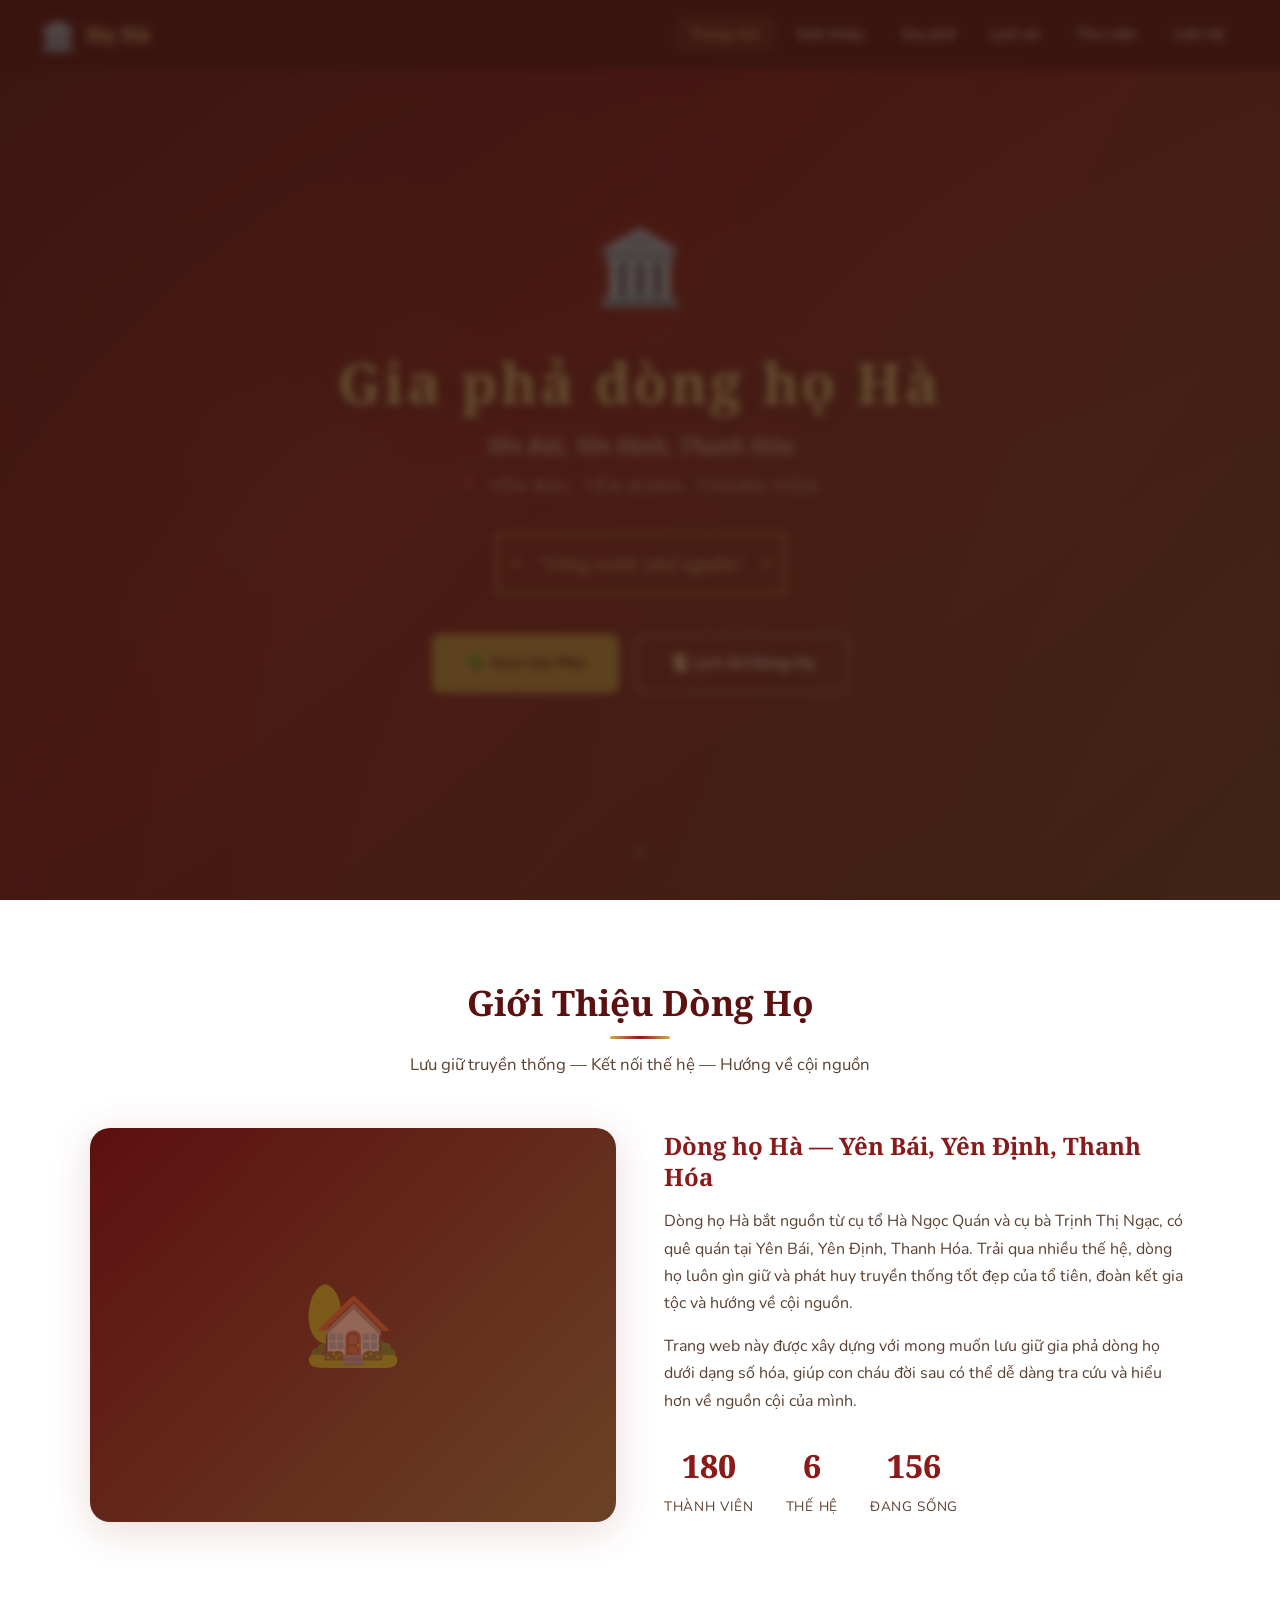
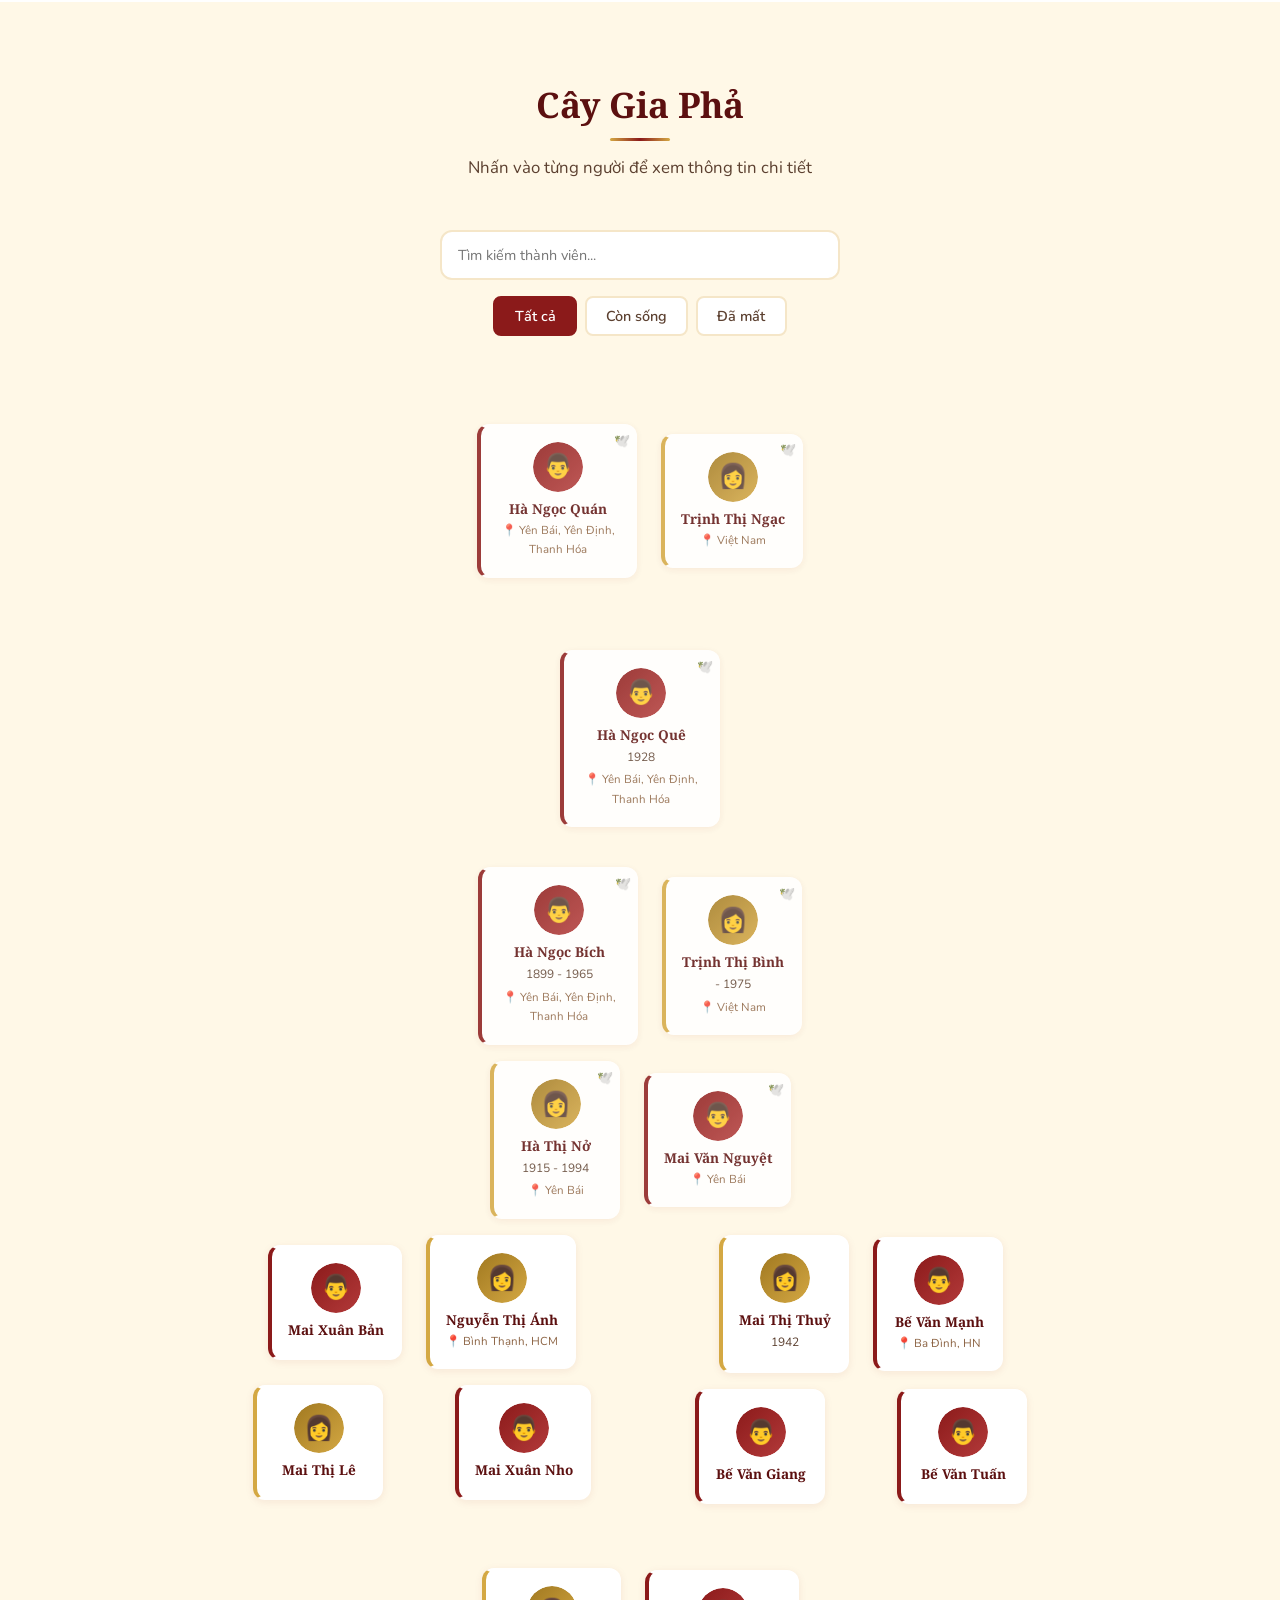
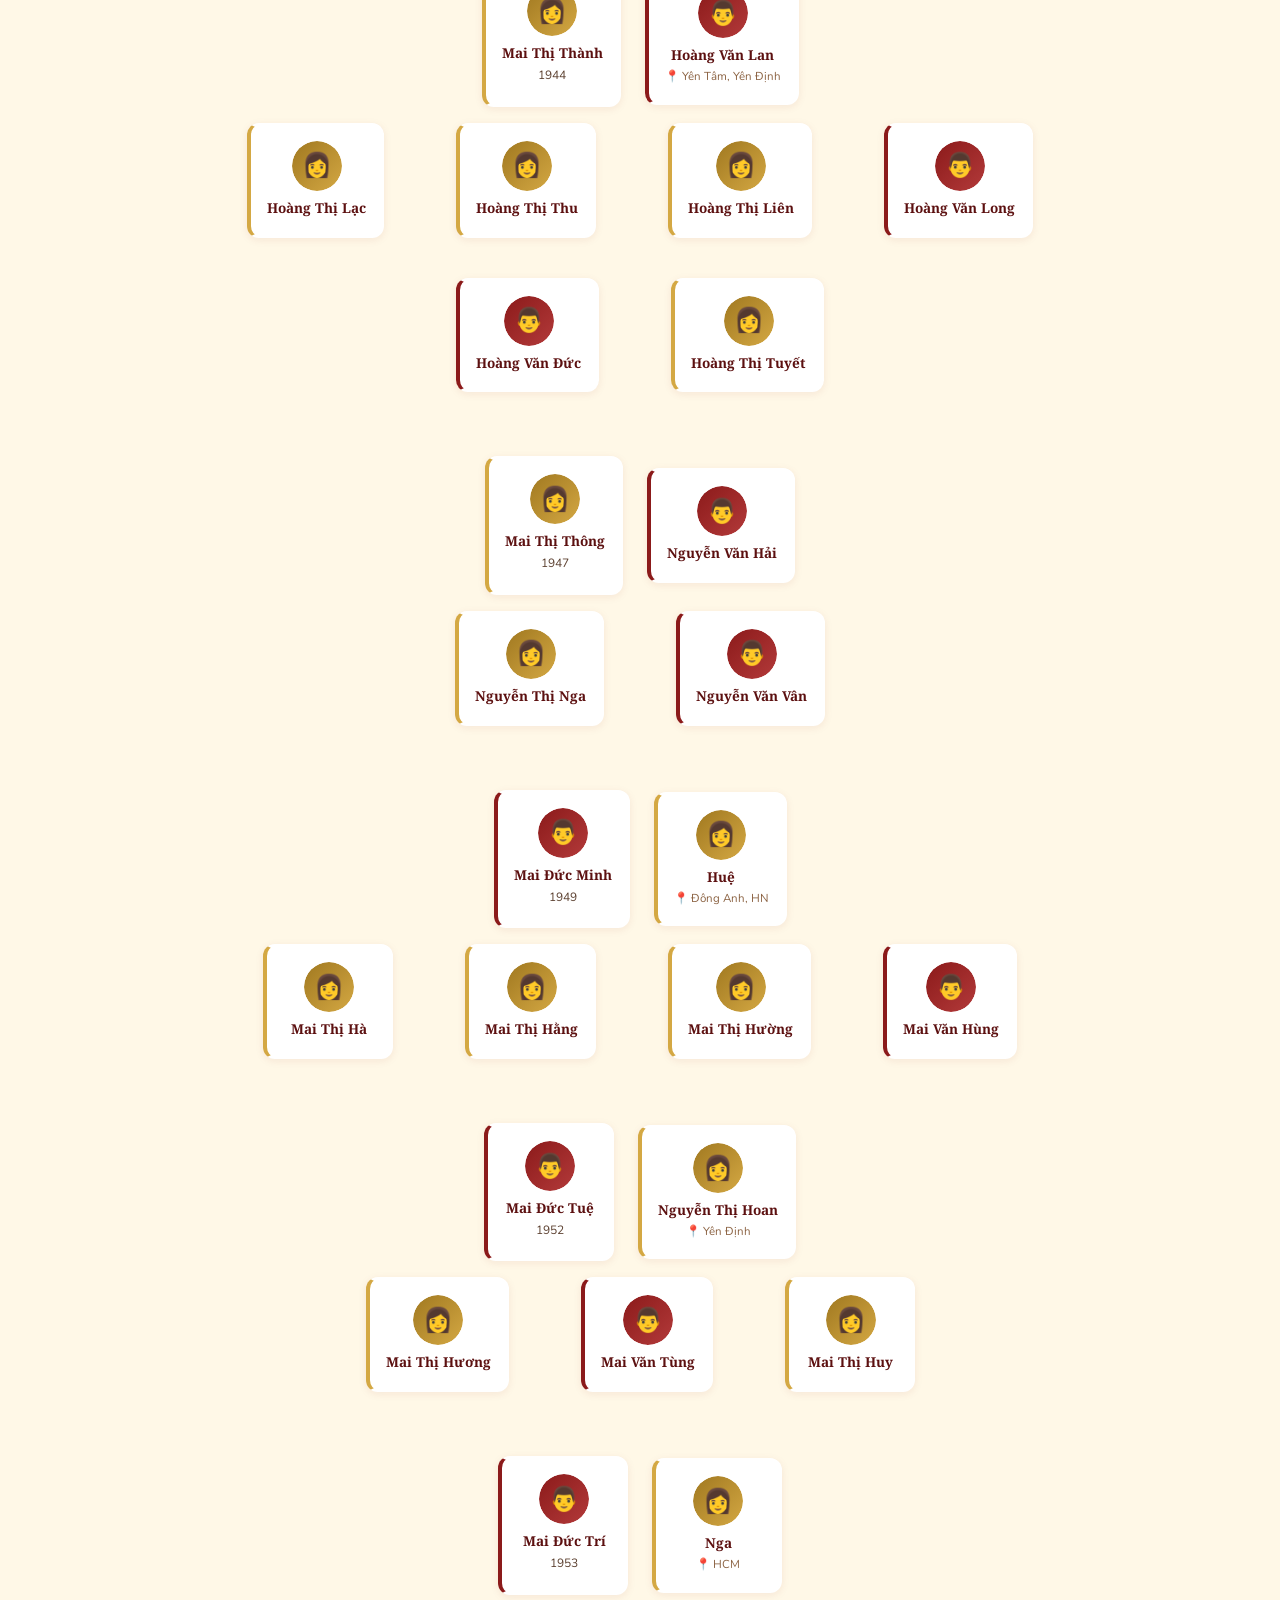
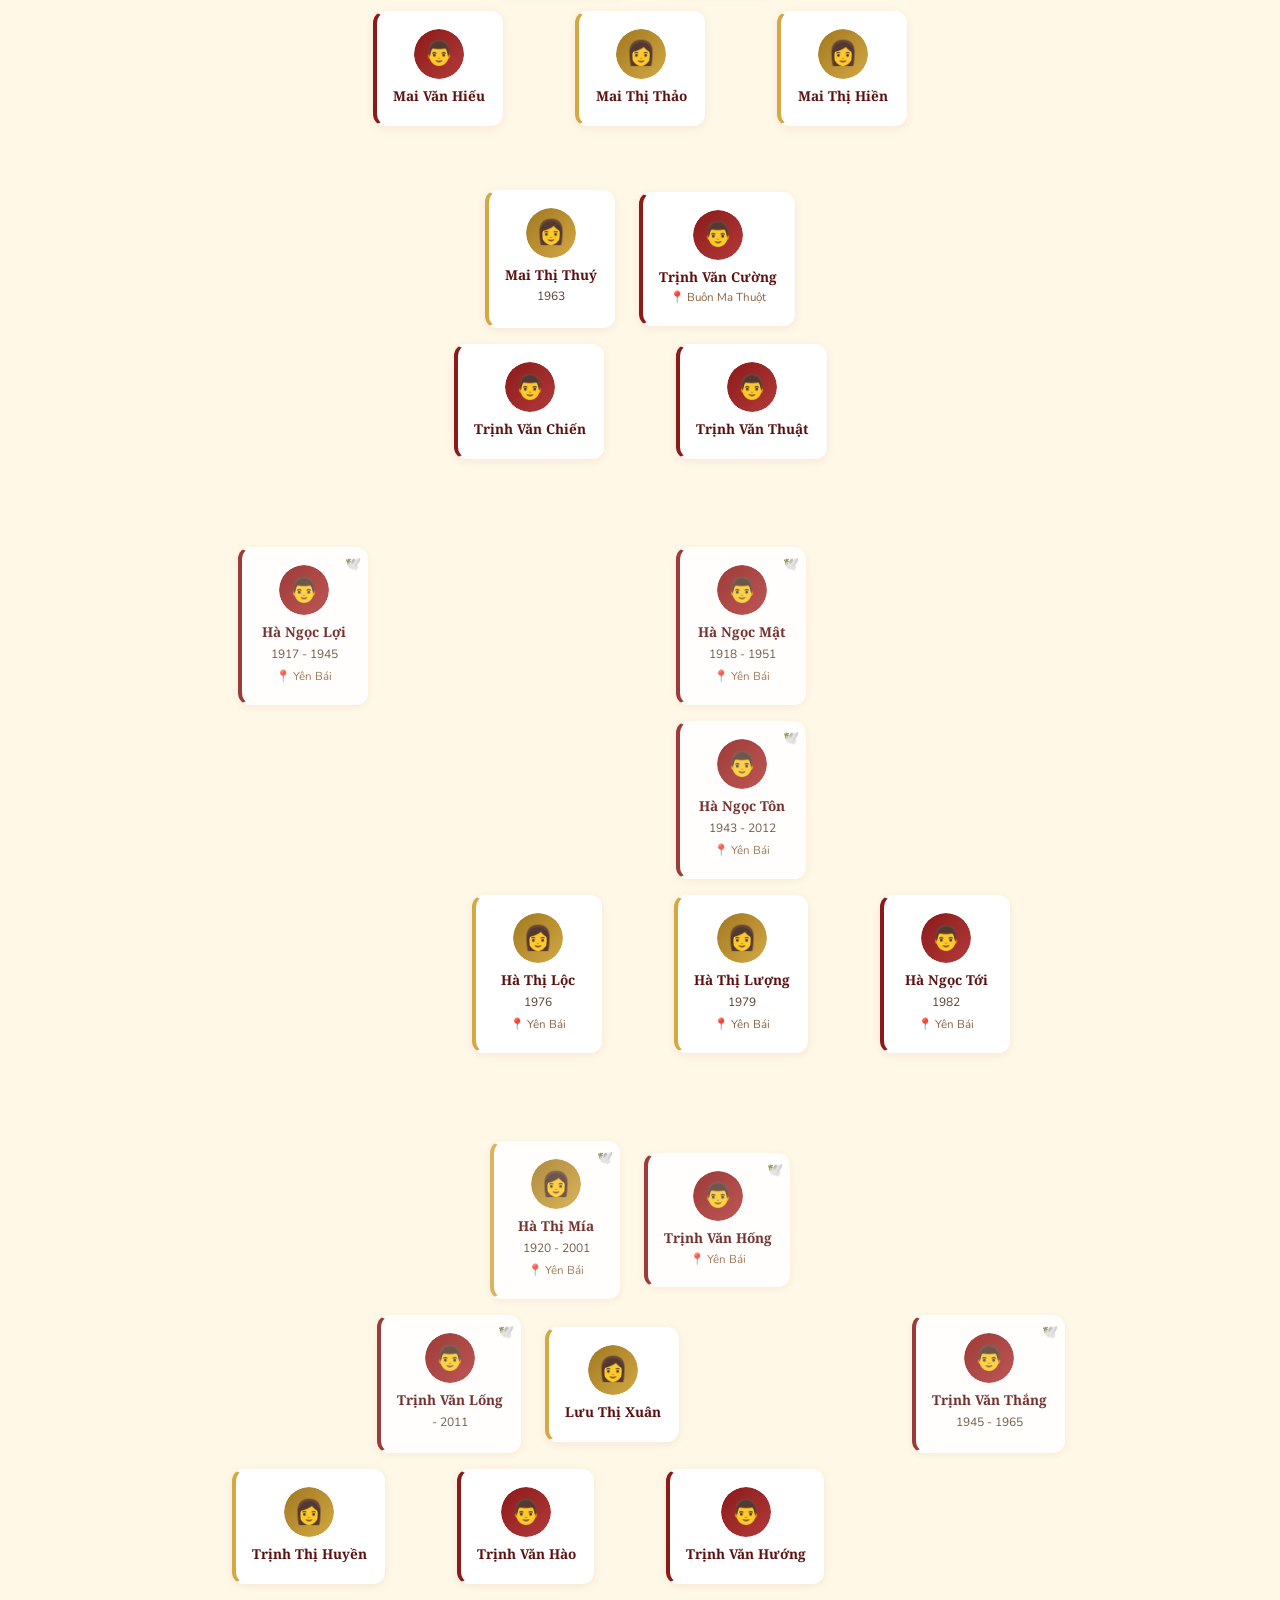
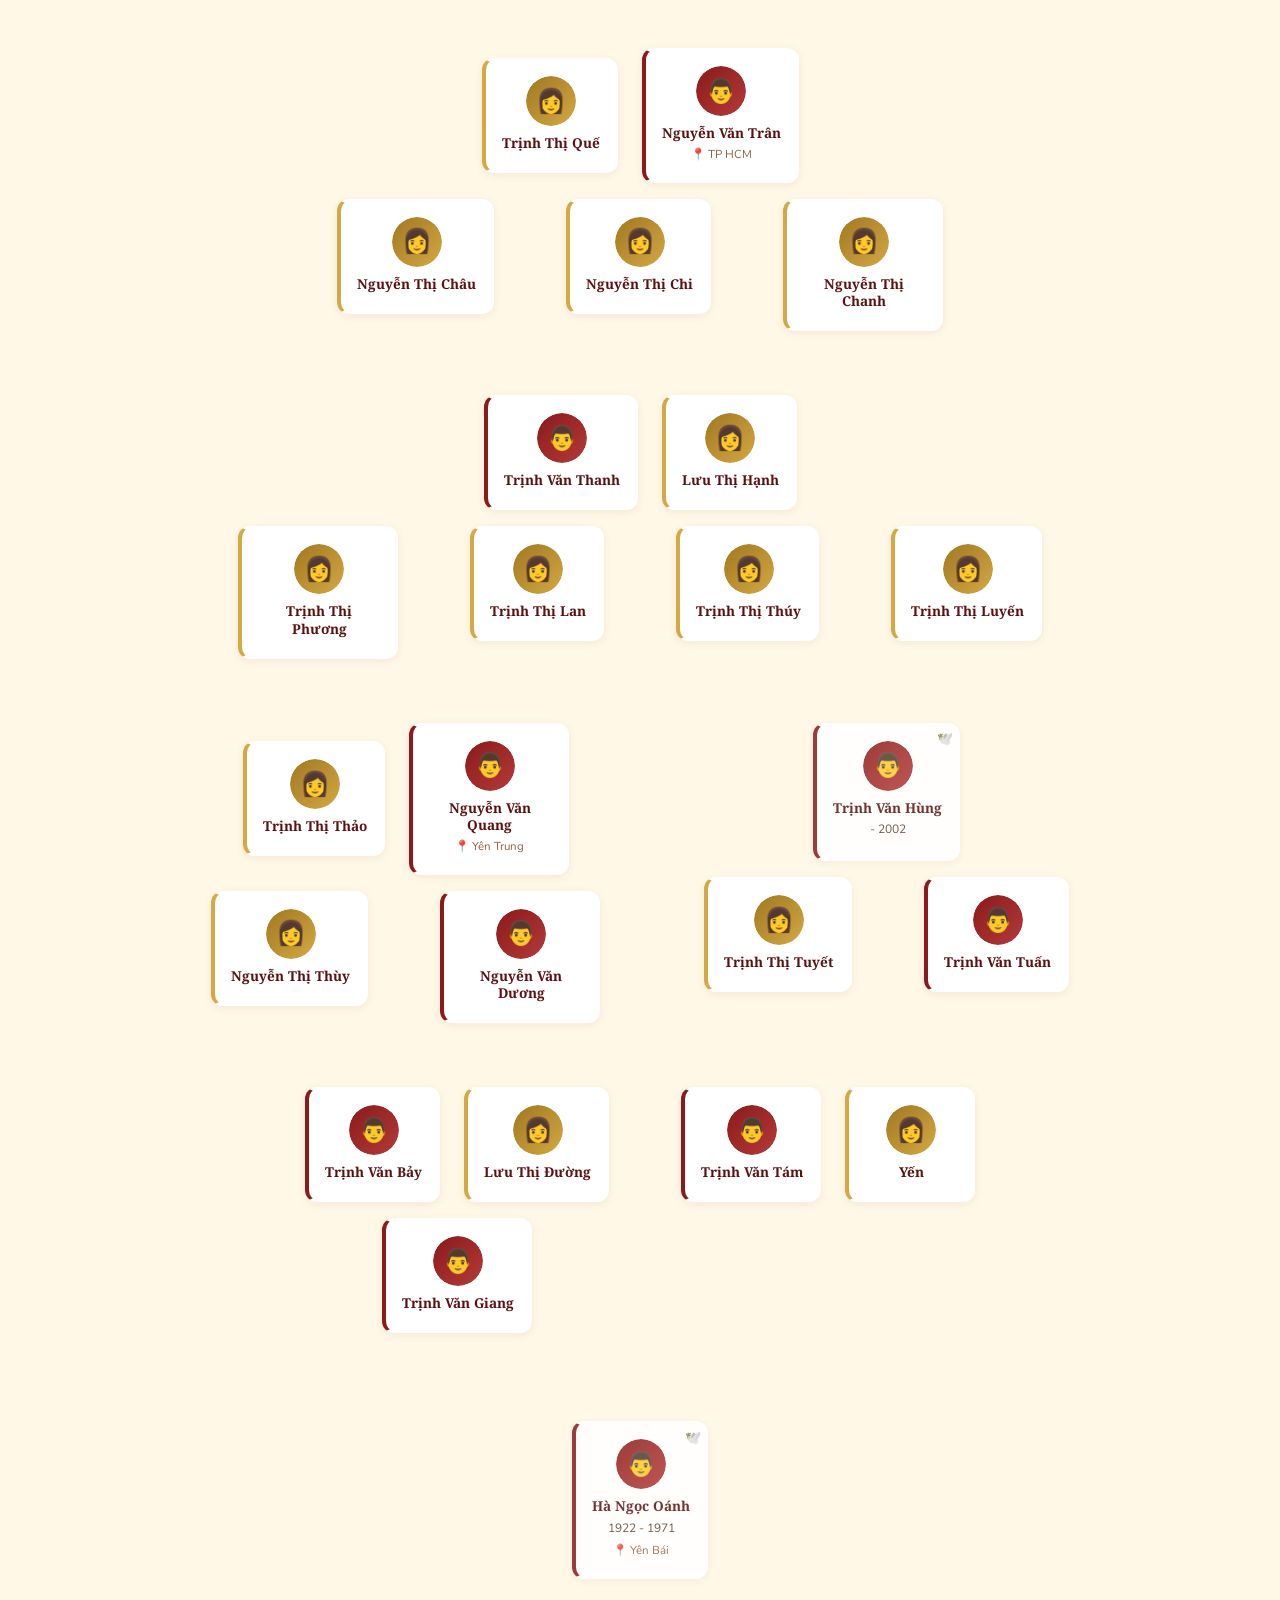
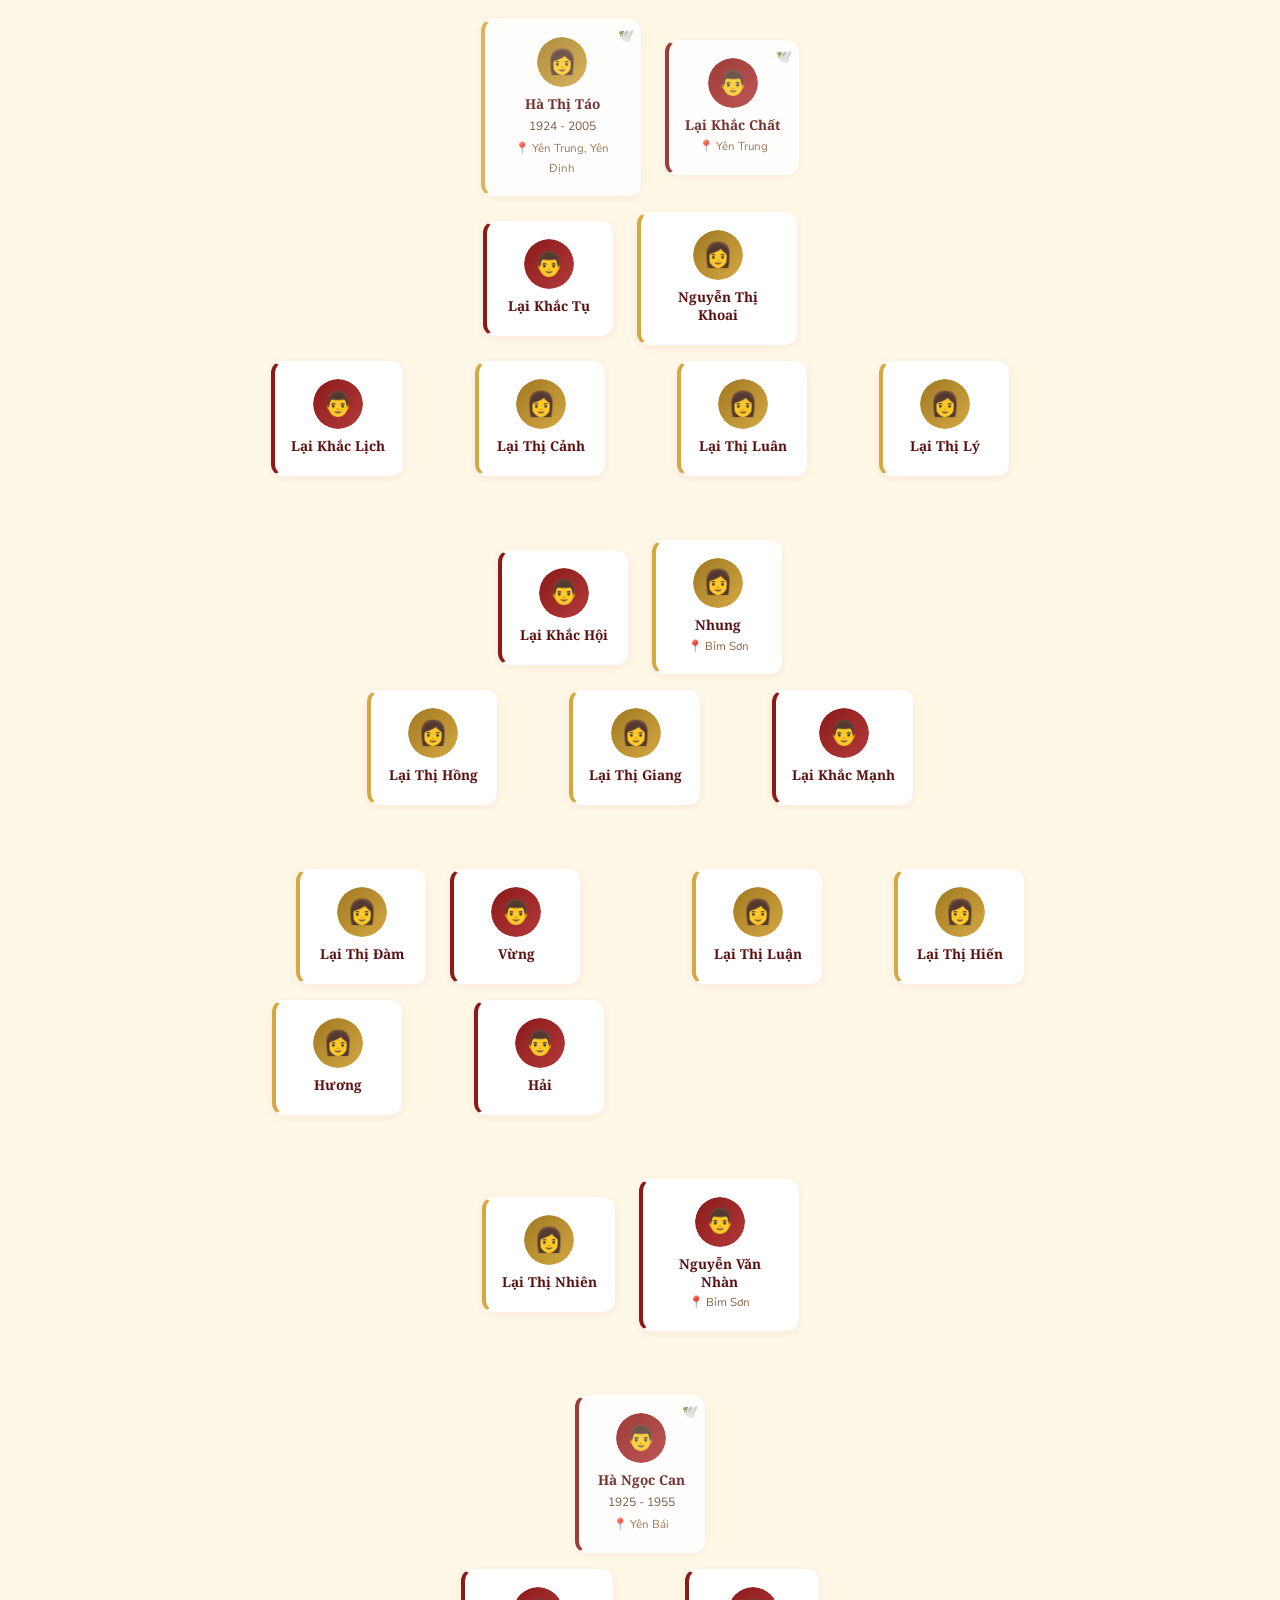
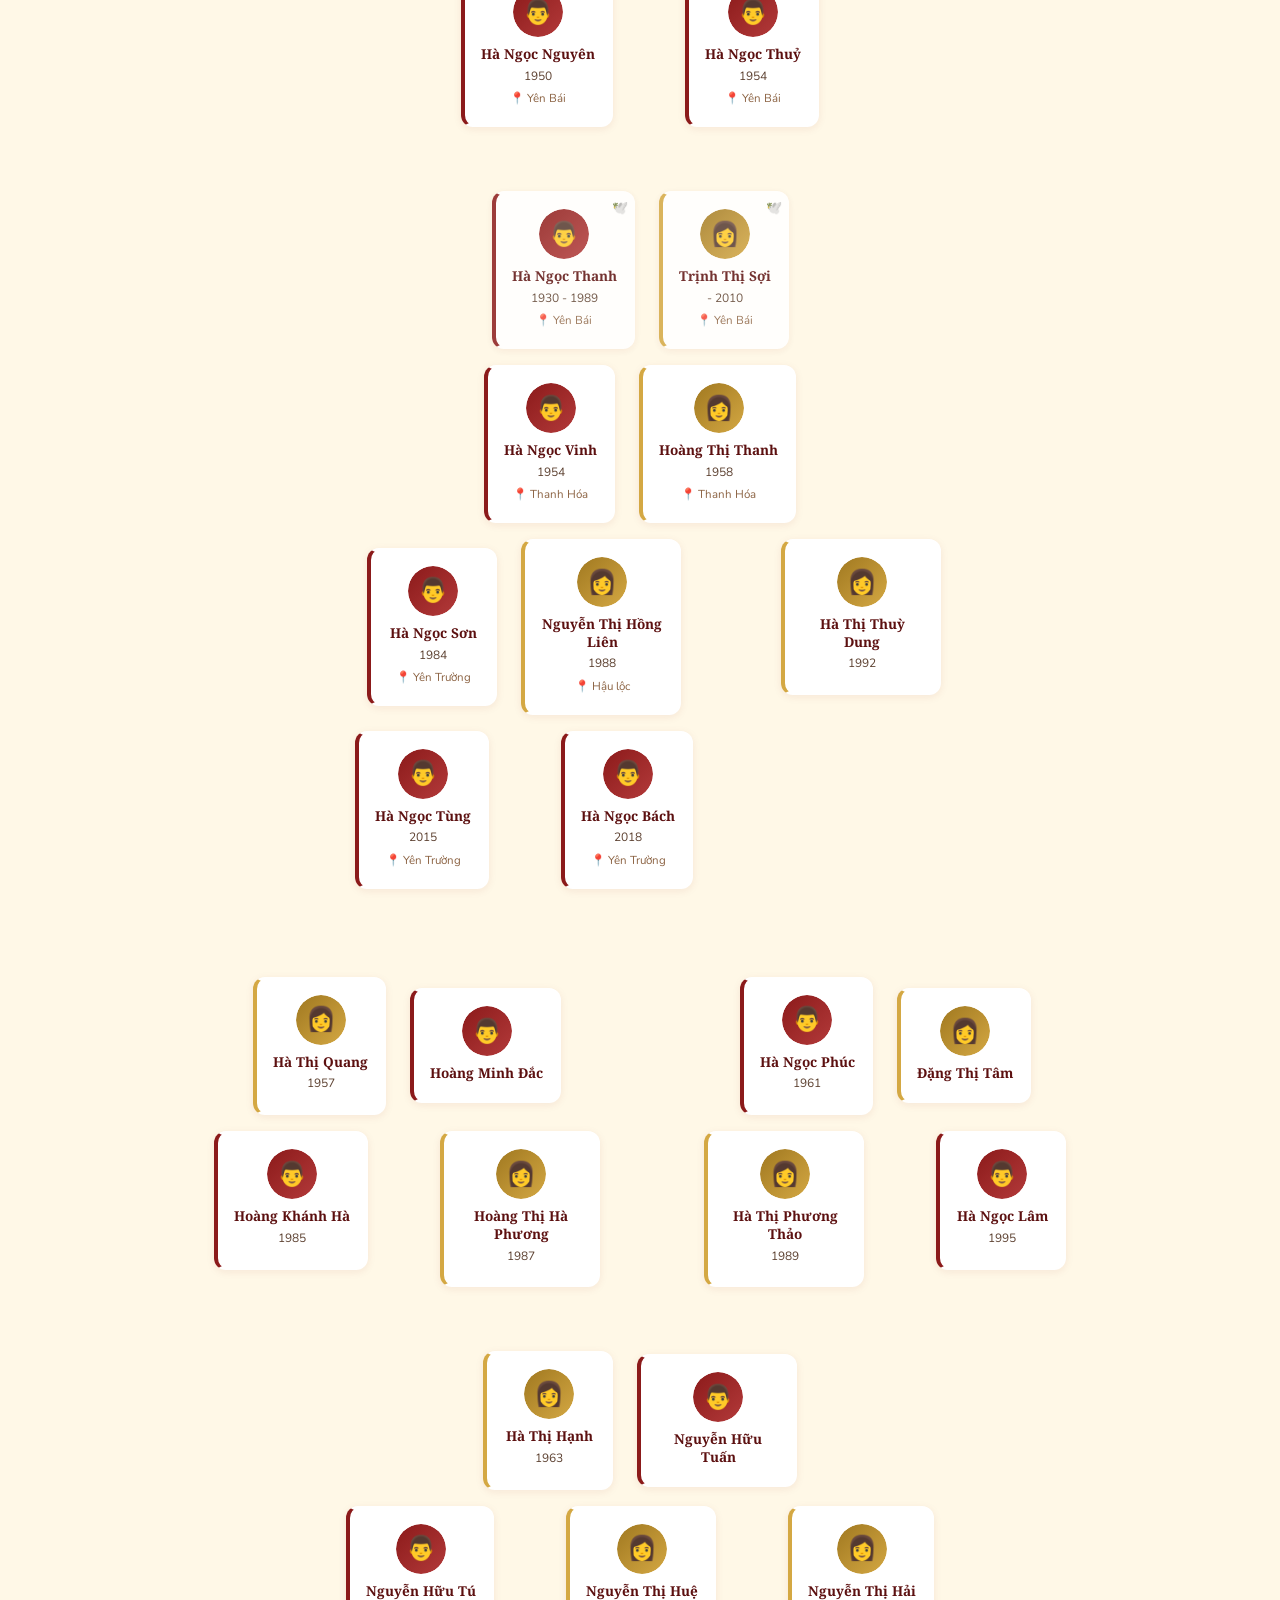
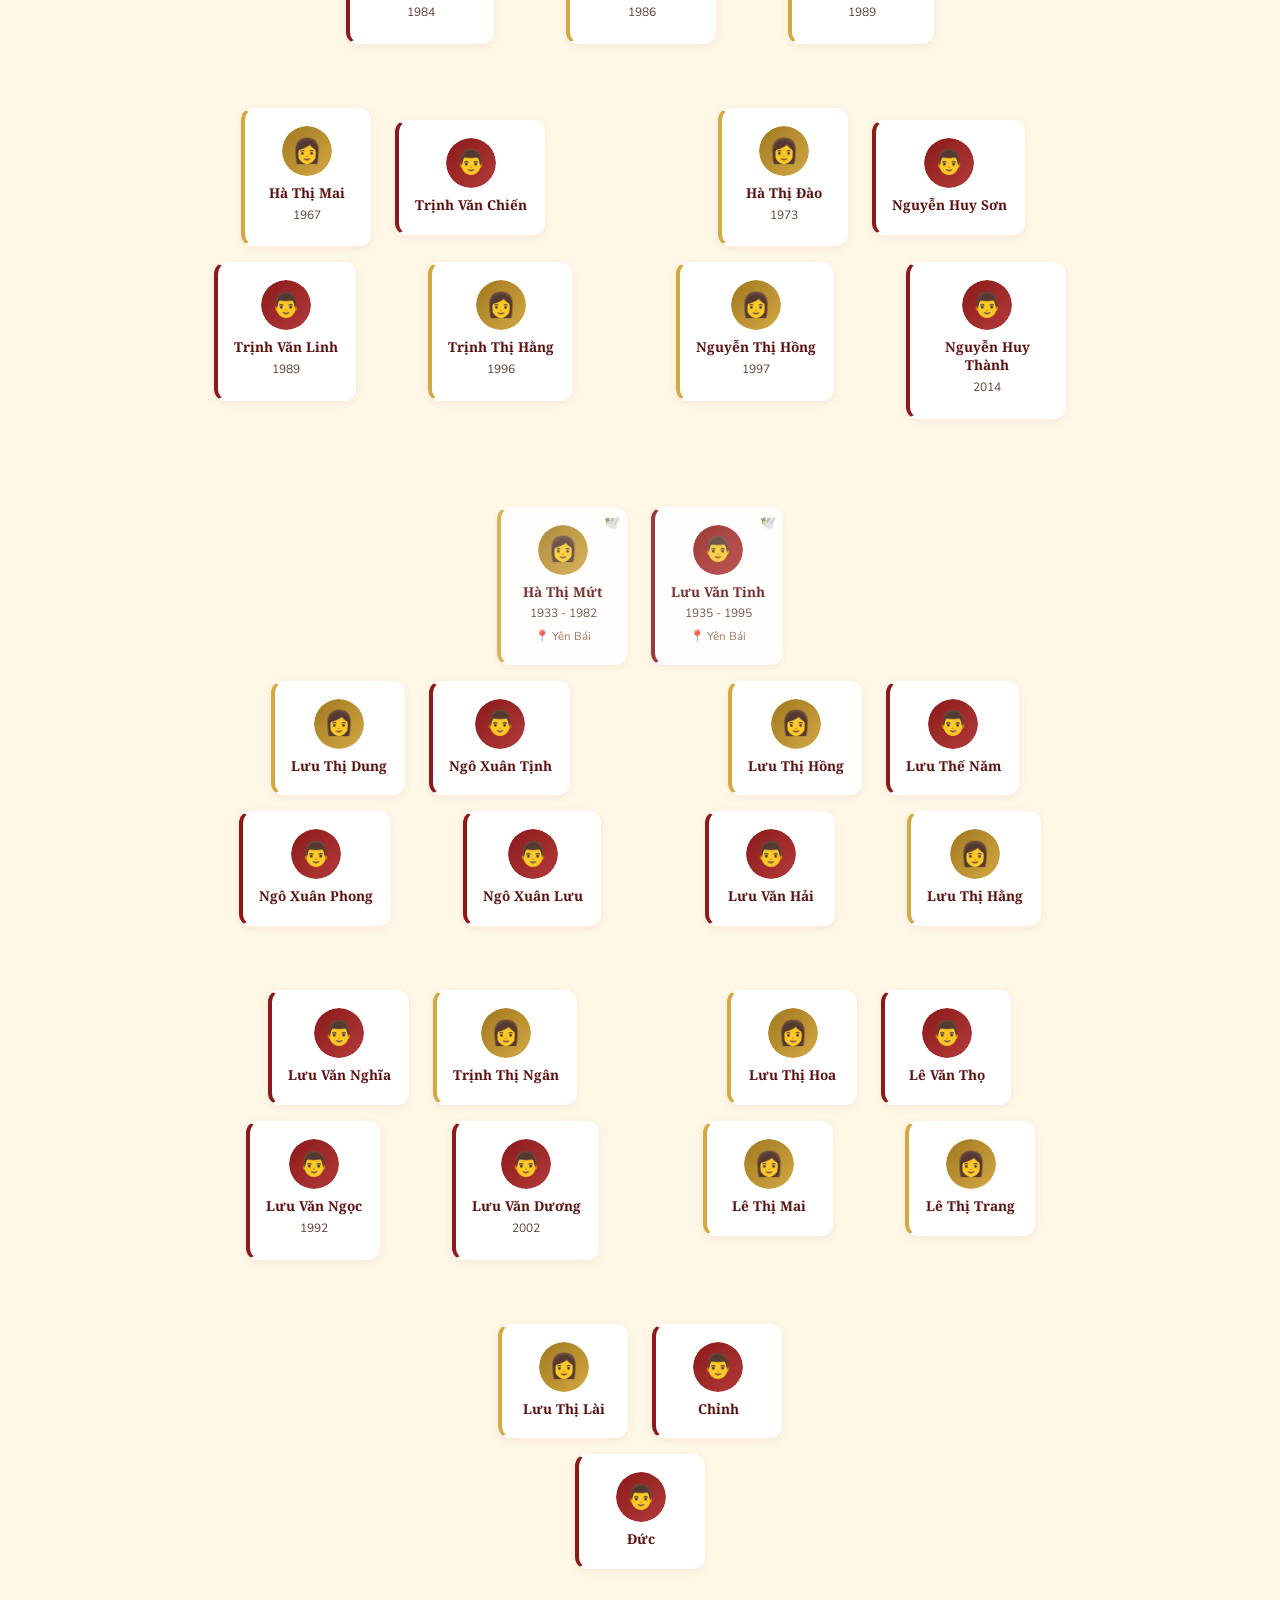
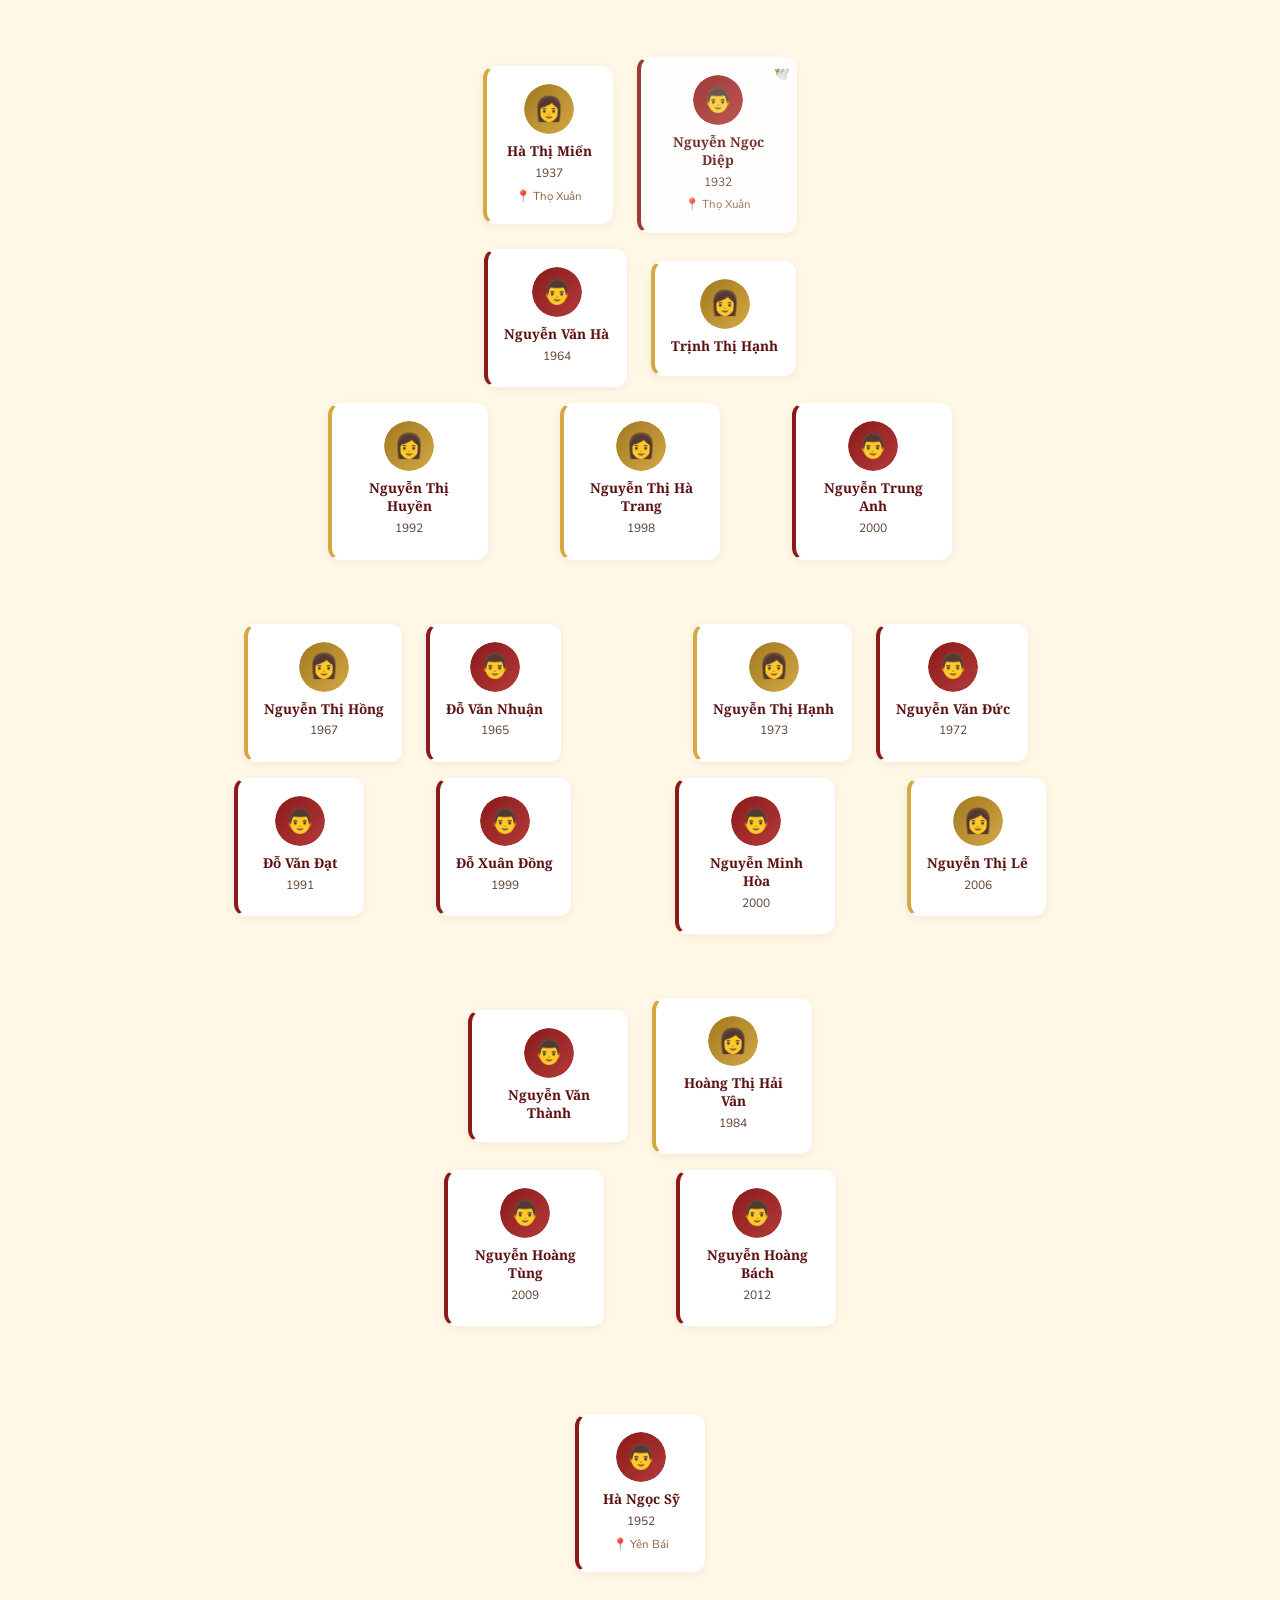
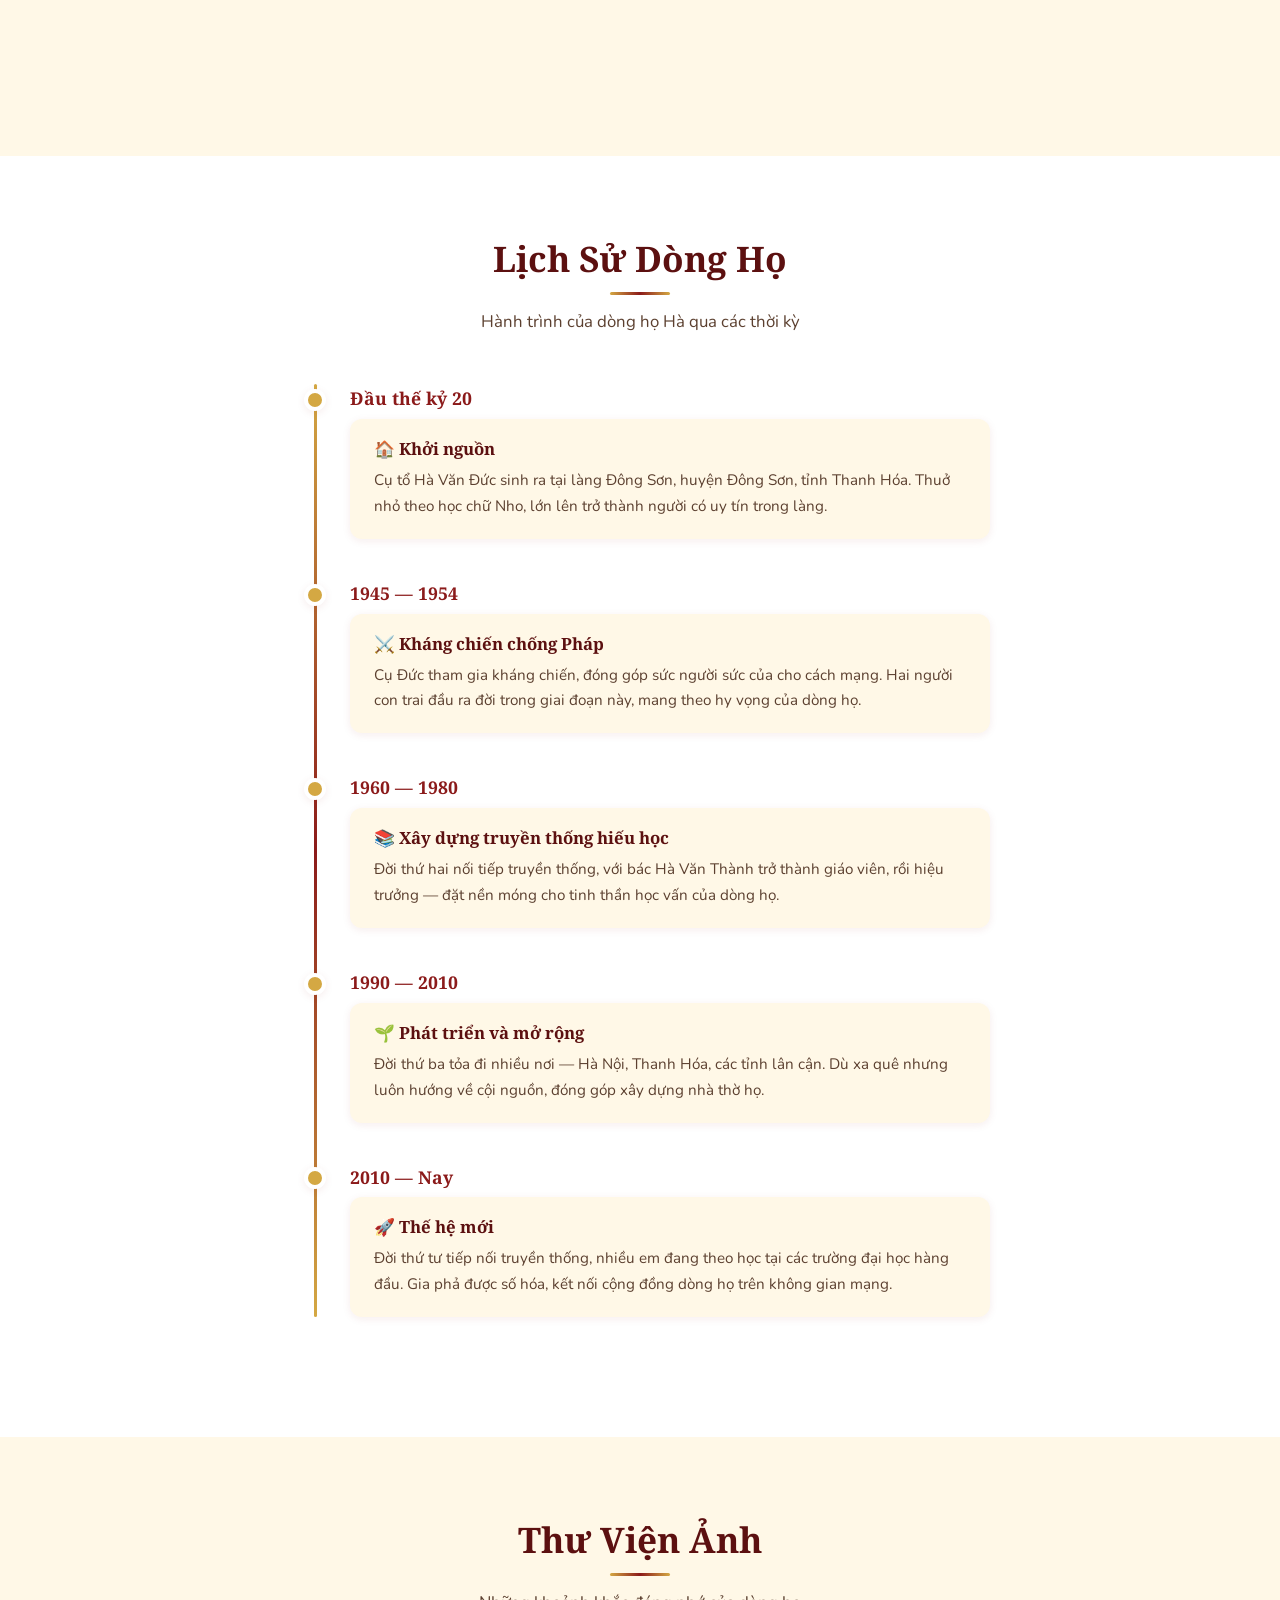
==== index.html @ 1affb032 "🪷 Gia phả dòng họ Hà - 180 thành viên" ====
<!DOCTYPE html>
<html lang="vi">
<head>
  <meta charset="UTF-8">
  <meta name="viewport" content="width=device-width, initial-scale=1.0">
  <meta name="description" content="Gia phả dòng họ Hà - Thanh Hóa, Việt Nam. Trang web lưu giữ và tôn vinh truyền thống gia tộc qua nhiều thế hệ.">
  <meta name="keywords" content="gia phả, họ Hà, Thanh Hóa, dòng họ, family tree, genealogy, Việt Nam">
  <meta name="author" content="Dòng họ Hà - Thanh Hóa">

  <!-- Open Graph -->
  <meta property="og:title" content="Gia Phả Họ Hà — Thanh Hóa, Việt Nam">
  <meta property="og:description" content="Trang web gia phả dòng họ Hà - Thanh Hóa. Lưu giữ truyền thống, kết nối thế hệ.">
  <meta property="og:type" content="website">
  <meta property="og:locale" content="vi_VN">
  <meta property="og:image" content="https://via.placeholder.com/1200x630/8B1A1A/F0D080?text=Gia+Ph%E1%BA%A3+H%E1%BB%8D+H%C3%A0">
  
  <!-- Favicon -->
  <link rel="icon" href="data:image/svg+xml,<svg xmlns='http://www.w3.org/2000/svg' viewBox='0 0 100 100'><text y='.9em' font-size='90'>🏛️</text></svg>">
  
  <!-- Google Fonts -->
  <link rel="preconnect" href="https://fonts.googleapis.com">
  <link rel="preconnect" href="https://fonts.gstatic.com" crossorigin>
  <link href="https://fonts.googleapis.com/css2?family=Noto+Serif:ital,wght@0,400;0,700;1,400&family=Nunito:wght@400;600;700;800&family=Playfair+Display:ital,wght@0,700;1,400&display=swap" rel="stylesheet">
  
  <!-- Styles -->
  <link rel="stylesheet" href="styles.css">

  <title>Gia phả dòng họ Hà — Yên Bái, Yên Định, Thanh Hóa</title>
</head>
<body>

  <!-- ========== NAVIGATION ========== -->
  <nav class="navbar">
    <div class="nav-container">
      <a href="#" class="nav-logo">
        <span class="logo-icon">🏛️</span>
        <span>Họ Hà</span>
      </a>
      <ul class="nav-links">
        <li><a href="#trang-chu" class="active">Trang chủ</a></li>
        <li><a href="#gioi-thieu">Giới thiệu</a></li>
        <li><a href="#gia-pha">Gia phả</a></li>
        <li><a href="#lich-su">Lịch sử</a></li>
        <li><a href="#thu-vien">Thư viện</a></li>
        <li><a href="#lien-he">Liên hệ</a></li>
      </ul>
      <button class="nav-toggle" aria-label="Menu">
        <span></span>
        <span></span>
        <span></span>
      </button>
    </div>
  </nav>

  <!-- ========== HERO ========== -->
  <section class="hero" id="trang-chu">
    <div class="hero-pattern"></div>
    <div class="hero-content">
      <div class="hero-emblem">🏛️</div>
      <h1>Gia phả dòng họ Hà</h1>
      <p class="subtitle">Yên Bái, Yên Định, Thanh Hóa</p>
      <p class="location">📍 Yên Bái, Yên Định, Thanh Hóa</p>
      <div class="hero-motto">"Uống nước nhớ nguồn"</div>
      <div class="hero-cta">
        <a href="#gia-pha" class="btn btn-primary">🌳 Xem Gia Phả</a>
        <a href="#lich-su" class="btn btn-outline">📜 Lịch Sử Dòng Họ</a>
      </div>
    </div>
    <div class="scroll-indicator">⌄</div>
  </section>

  <!-- ========== ABOUT ========== -->
  <section id="gioi-thieu">
    <div class="container">
      <div class="section-title reveal">
        <h2>Giới Thiệu Dòng Họ</h2>
        <p>Lưu giữ truyền thống — Kết nối thế hệ — Hướng về cội nguồn</p>
      </div>
      
      <div class="about-grid reveal">
        <div class="about-image">
          <span class="placeholder-icon">🏡</span>
        </div>
        <div class="about-text">
          <h3>Dòng họ Hà — Yên Bái, Yên Định, Thanh Hóa</h3>
          <p>
            Dòng họ Hà bắt nguồn từ cụ tổ Hà Ngọc Quán và cụ bà Trịnh Thị Ngạc, có quê quán tại Yên Bái, 
            Yên Định, Thanh Hóa. Trải qua nhiều thế hệ, dòng họ luôn gìn giữ và phát huy truyền thống 
            tốt đẹp của tổ tiên, đoàn kết gia tộc và hướng về cội nguồn.
          </p>
          <p>
            Trang web này được xây dựng với mong muốn lưu giữ gia phả dòng họ dưới dạng số hóa, 
            giúp con cháu đời sau có thể dễ dàng tra cứu và hiểu hơn về nguồn cội của mình.
          </p>
          <div class="stats-row">
            <div class="stat-item">
              <span class="stat-number">0</span>
              <span class="stat-label">Thành viên</span>
            </div>
            <div class="stat-item">
              <span class="stat-number">0</span>
              <span class="stat-label">Thế hệ</span>
            </div>
            <div class="stat-item">
              <span class="stat-number">0</span>
              <span class="stat-label">Đang sống</span>
            </div>
          </div>
        </div>
      </div>
    </div>
  </section>

  <!-- ========== FAMILY TREE ========== -->
  <section id="gia-pha">
    <div class="container">
      <div class="section-title reveal">
        <h2>Cây Gia Phả</h2>
        <p>Nhấn vào từng người để xem thông tin chi tiết</p>
      </div>
      
      <div class="tree-controls reveal">
        <div class="search-container">
          <input type="text" id="member-search" placeholder="Tìm kiếm thành viên..." />
        </div>
        <div class="filter-buttons">
          <button class="filter-btn active" data-filter="all">Tất cả</button>
          <button class="filter-btn" data-filter="living">Còn sống</button>
          <button class="filter-btn" data-filter="deceased">Đã mất</button>
        </div>
      </div>

      <div class="tree-wrapper">
        <div id="family-tree-container" class="family-tree">
          <!-- Rendered by JS -->
        </div>
      </div>
    </div>
  </section>

  <!-- ========== HISTORY ========== -->
  <section id="lich-su">
    <div class="container">
      <div class="section-title reveal">
        <h2>Lịch Sử Dòng Họ</h2>
        <p>Hành trình của dòng họ Hà qua các thời kỳ</p>
      </div>

      <div class="history-timeline reveal">
        <div class="timeline-item">
          <div class="timeline-dot"></div>
          <div class="timeline-year">Đầu thế kỷ 20</div>
          <div class="timeline-content">
            <h4>🏠 Khởi nguồn</h4>
            <p>Cụ tổ Hà Văn Đức sinh ra tại làng Đông Sơn, huyện Đông Sơn, tỉnh Thanh Hóa. 
               Thuở nhỏ theo học chữ Nho, lớn lên trở thành người có uy tín trong làng.</p>
          </div>
        </div>

        <div class="timeline-item">
          <div class="timeline-dot"></div>
          <div class="timeline-year">1945 — 1954</div>
          <div class="timeline-content">
            <h4>⚔️ Kháng chiến chống Pháp</h4>
            <p>Cụ Đức tham gia kháng chiến, đóng góp sức người sức của cho cách mạng. 
               Hai người con trai đầu ra đời trong giai đoạn này, mang theo hy vọng của dòng họ.</p>
          </div>
        </div>

        <div class="timeline-item">
          <div class="timeline-dot"></div>
          <div class="timeline-year">1960 — 1980</div>
          <div class="timeline-content">
            <h4>📚 Xây dựng truyền thống hiếu học</h4>
            <p>Đời thứ hai nối tiếp truyền thống, với bác Hà Văn Thành trở thành giáo viên, 
               rồi hiệu trưởng — đặt nền móng cho tinh thần học vấn của dòng họ.</p>
          </div>
        </div>

        <div class="timeline-item">
          <div class="timeline-dot"></div>
          <div class="timeline-year">1990 — 2010</div>
          <div class="timeline-content">
            <h4>🌱 Phát triển và mở rộng</h4>
            <p>Đời thứ ba tỏa đi nhiều nơi — Hà Nội, Thanh Hóa, các tỉnh lân cận. 
               Dù xa quê nhưng luôn hướng về cội nguồn, đóng góp xây dựng nhà thờ họ.</p>
          </div>
        </div>

        <div class="timeline-item">
          <div class="timeline-dot"></div>
          <div class="timeline-year">2010 — Nay</div>
          <div class="timeline-content">
            <h4>🚀 Thế hệ mới</h4>
            <p>Đời thứ tư tiếp nối truyền thống, nhiều em đang theo học tại các trường đại học hàng đầu. 
               Gia phả được số hóa, kết nối cộng đồng dòng họ trên không gian mạng.</p>
          </div>
        </div>
      </div>
    </div>
  </section>

  <!-- ========== GALLERY ========== -->
  <section id="thu-vien">
    <div class="container">
      <div class="section-title reveal">
        <h2>Thư Viện Ảnh</h2>
        <p>Những khoảnh khắc đáng nhớ của dòng họ</p>
      </div>

      <div class="gallery-grid reveal">
        <div class="gallery-item">
          <div class="gallery-placeholder">
            <span class="icon">🏡</span>
            <span class="label">Nhà thờ họ</span>
          </div>
          <div class="gallery-overlay">
            <span class="gallery-caption">Nhà thờ họ Hà — Thanh Hóa</span>
          </div>
        </div>
        <div class="gallery-item">
          <div class="gallery-placeholder">
            <span class="icon">👨‍👩‍👧‍👦</span>
            <span class="label">Đại gia đình</span>
          </div>
          <div class="gallery-overlay">
            <span class="gallery-caption">Họp mặt dòng họ Xuân 2024</span>
          </div>
        </div>
        <div class="gallery-item">
          <div class="gallery-placeholder">
            <span class="icon">🎓</span>
            <span class="label">Khuyến học</span>
          </div>
          <div class="gallery-overlay">
            <span class="gallery-caption">Lễ trao học bổng khuyến học</span>
          </div>
        </div>
        <div class="gallery-item">
          <div class="gallery-placeholder">
            <span class="icon">🕯️</span>
            <span class="label">Giỗ Tổ</span>
          </div>
          <div class="gallery-overlay">
            <span class="gallery-caption">Lễ Giỗ Tổ hằng năm</span>
          </div>
        </div>
        <div class="gallery-item">
          <div class="gallery-placeholder">
            <span class="icon">🏞️</span>
            <span class="label">Quê hương</span>
          </div>
          <div class="gallery-overlay">
            <span class="gallery-caption">Cảnh đẹp quê nhà Đông Sơn</span>
          </div>
        </div>
        <div class="gallery-item">
          <div class="gallery-placeholder">
            <span class="icon">📜</span>
            <span class="label">Tộc phả</span>
          </div>
          <div class="gallery-overlay">
            <span class="gallery-caption">Tộc phả cổ dòng họ Hà</span>
          </div>
        </div>
      </div>
    </div>
  </section>

  <!-- ========== CONTACT ========== -->
  <section id="lien-he">
    <div class="container">
      <div class="section-title reveal">
        <h2>Liên Hệ</h2>
        <p>Kết nối với Ban liên lạc dòng họ</p>
      </div>

      <div class="contact-grid reveal">
        <div class="contact-info">
          <h3>Ban Liên Lạc Họ Hà</h3>
          <p>
            Nếu bạn là thành viên trong dòng họ hoặc có thông tin liên quan, 
            xin vui lòng liên hệ với chúng tôi để cập nhật gia phả.
          </p>
          <ul class="contact-list">
            <li>
              <span class="icon">📍</span>
              <span>Làng Đông Sơn, Huyện Đông Sơn, Thanh Hóa</span>
            </li>
            <li>
              <span class="icon">📧</span>
              <span>lienhe@hoha-thanhhoa.vn</span>
            </li>
            <li>
              <span class="icon">📱</span>
              <span>0123 456 789</span>
            </li>
            <li>
              <span class="icon">🕐</span>
              <span>Họp mặt dòng họ: Mùng 2 Tết hàng năm</span>
            </li>
          </ul>
        </div>

        <form id="contact-form" class="contact-form">
          <div class="form-group">
            <label for="name">Họ và tên</label>
            <input type="text" id="name" name="name" placeholder="Nhập họ và tên..." required>
          </div>
          <div class="form-group">
            <label for="email">Email</label>
            <input type="email" id="email" name="email" placeholder="Nhập email..." required>
          </div>
          <div class="form-group">
            <label for="relation">Quan hệ với dòng họ</label>
            <input type="text" id="relation" name="relation" placeholder="VD: Cháu đời thứ 4, nhánh bác Thành...">
          </div>
          <div class="form-group">
            <label for="message">Nội dung</label>
            <textarea id="message" name="message" placeholder="Nhập nội dung tin nhắn..." required></textarea>
          </div>
          <button type="submit" class="form-submit">📨 Gửi Tin Nhắn</button>
        </form>
      </div>
    </div>
  </section>

  <!-- ========== FOOTER ========== -->
  <footer class="footer">
    <div class="footer-content">
      <div class="footer-brand">
        <div class="footer-logo">🏛️ Gia Phả Họ Hà</div>
        <p>
          Trang web gia phả dòng họ Hà — Thanh Hóa, Việt Nam.<br>
          Lưu giữ truyền thống, kết nối thế hệ, hướng về cội nguồn.
        </p>
      </div>
      <div>
        <h4>Liên kết</h4>
        <ul class="footer-links">
          <li><a href="#trang-chu">Trang chủ</a></li>
          <li><a href="#gia-pha">Cây gia phả</a></li>
          <li><a href="#lich-su">Lịch sử</a></li>
          <li><a href="#thu-vien">Thư viện ảnh</a></li>
        </ul>
      </div>
      <div>
        <h4>Thông tin</h4>
        <ul class="footer-links">
          <li><a href="#lien-he">Liên hệ</a></li>
          <li><a href="#gioi-thieu">Giới thiệu</a></li>
        </ul>
      </div>
    </div>
    <div class="footer-bottom">
      <p>© 2024 Gia Phả Họ Hà — Thanh Hóa. Được xây dựng với ❤️ bởi con cháu dòng họ.</p>
    </div>
  </footer>

  <!-- ========== MODAL ========== -->
  <div id="modal-overlay" class="modal-overlay">
    <div class="modal-content">
      <!-- Rendered by JS -->
    </div>
  </div>

  <!-- ========== BACK TO TOP ========== -->
  <button class="back-to-top" aria-label="Về đầu trang">↑</button>

  <!-- ========== SCRIPTS ========== -->
  <script src="script.js"></script>
</body>
</html>
---- styles.css ----
/* ============================================
   GIA PHẢ HỌ HÀ - THANH HÓA
   Vietnamese Family Genealogy Website
   ============================================ */

/* --- CSS Variables --- */
:root {
  --color-primary: #8B1A1A;
  --color-primary-dark: #5C1010;
  --color-primary-light: #B33A3A;
  --color-gold: #D4A843;
  --color-gold-light: #F0D080;
  --color-gold-dark: #A07820;
  --color-earth: #6B4226;
  --color-earth-light: #8B6242;
  --color-cream: #FFF8E7;
  --color-cream-dark: #F5E6C8;
  --color-text: #2C1810;
  --color-text-light: #5C4030;
  --color-white: #FFFFFF;
  --color-bg: #FFFDF5;
  --shadow-sm: 0 2px 8px rgba(139, 26, 26, 0.08);
  --shadow-md: 0 4px 20px rgba(139, 26, 26, 0.12);
  --shadow-lg: 0 8px 40px rgba(139, 26, 26, 0.16);
  --radius-sm: 8px;
  --radius-md: 12px;
  --radius-lg: 20px;
  --transition: 0.3s cubic-bezier(0.4, 0, 0.2, 1);
  --font-serif: 'Noto Serif', 'Playfair Display', Georgia, serif;
  --font-sans: 'Nunito', 'Segoe UI', sans-serif;
}

/* --- Reset & Base --- */
*, *::before, *::after {
  box-sizing: border-box;
  margin: 0;
  padding: 0;
}

html {
  scroll-behavior: smooth;
  scroll-padding-top: 80px;
}

body {
  font-family: var(--font-sans);
  color: var(--color-text);
  background: var(--color-bg);
  line-height: 1.7;
  -webkit-font-smoothing: antialiased;
  overflow-x: hidden;
}

img {
  max-width: 100%;
  display: block;
}

a {
  color: var(--color-primary);
  text-decoration: none;
  transition: color var(--transition);
}

a:hover {
  color: var(--color-gold-dark);
}

/* --- Typography --- */
h1, h2, h3, h4 {
  font-family: var(--font-serif);
  color: var(--color-primary-dark);
  line-height: 1.3;
}

.section-title {
  text-align: center;
  margin-bottom: 3rem;
}

.section-title h2 {
  font-size: 2.2rem;
  position: relative;
  display: inline-block;
  padding-bottom: 0.8rem;
}

.section-title h2::after {
  content: '';
  position: absolute;
  bottom: 0;
  left: 50%;
  transform: translateX(-50%);
  width: 60px;
  height: 3px;
  background: linear-gradient(90deg, var(--color-gold), var(--color-primary), var(--color-gold));
  border-radius: 2px;
}

.section-title p {
  color: var(--color-text-light);
  font-size: 1.05rem;
  margin-top: 0.8rem;
}

/* --- Decorative Elements --- */
.ornament {
  display: block;
  text-align: center;
  font-size: 1.5rem;
  color: var(--color-gold);
  margin: 1rem 0;
  letter-spacing: 0.5em;
}

/* --- Navigation --- */
.navbar {
  position: fixed;
  top: 0;
  left: 0;
  right: 0;
  z-index: 1000;
  background: rgba(92, 16, 16, 0.95);
  backdrop-filter: blur(10px);
  padding: 0 2rem;
  transition: all var(--transition);
}

.navbar.scrolled {
  box-shadow: var(--shadow-md);
  padding: 0 2rem;
}

.nav-container {
  max-width: 1200px;
  margin: 0 auto;
  display: flex;
  align-items: center;
  justify-content: space-between;
  height: 70px;
}

.nav-logo {
  display: flex;
  align-items: center;
  gap: 0.6rem;
  color: var(--color-gold-light);
  font-family: var(--font-serif);
  font-size: 1.3rem;
  font-weight: 700;
}

.nav-logo .logo-icon {
  font-size: 1.8rem;
}

.nav-links {
  display: flex;
  list-style: none;
  gap: 0.3rem;
}

.nav-links a {
  color: var(--color-cream);
  padding: 0.5rem 1rem;
  border-radius: var(--radius-sm);
  font-size: 0.95rem;
  font-weight: 600;
  transition: all var(--transition);
  position: relative;
}

.nav-links a:hover,
.nav-links a.active {
  color: var(--color-gold-light);
  background: rgba(212, 168, 67, 0.12);
}

.nav-toggle {
  display: none;
  flex-direction: column;
  gap: 5px;
  cursor: pointer;
  padding: 5px;
  background: none;
  border: none;
}

.nav-toggle span {
  display: block;
  width: 26px;
  height: 2.5px;
  background: var(--color-gold-light);
  border-radius: 2px;
  transition: all var(--transition);
}

/* --- Hero Section --- */
.hero {
  min-height: 100vh;
  display: flex;
  align-items: center;
  justify-content: center;
  text-align: center;
  position: relative;
  overflow: hidden;
  background: linear-gradient(135deg, var(--color-primary-dark) 0%, var(--color-primary) 40%, var(--color-earth) 100%);
}

.hero::before {
  content: '';
  position: absolute;
  inset: 0;
  background: 
    radial-gradient(circle at 20% 50%, rgba(212, 168, 67, 0.1) 0%, transparent 50%),
    radial-gradient(circle at 80% 50%, rgba(212, 168, 67, 0.08) 0%, transparent 50%);
}

.hero-pattern {
  position: absolute;
  inset: 0;
  opacity: 0.04;
  background-image: 
    repeating-linear-gradient(0deg, transparent, transparent 50px, rgba(255,255,255,0.1) 50px, rgba(255,255,255,0.1) 51px),
    repeating-linear-gradient(90deg, transparent, transparent 50px, rgba(255,255,255,0.1) 50px, rgba(255,255,255,0.1) 51px);
}

.hero-content {
  position: relative;
  z-index: 2;
  padding: 2rem;
  animation: fadeInUp 1s ease-out;
}

.hero-emblem {
  font-size: 4.5rem;
  margin-bottom: 1rem;
  display: inline-block;
  animation: float 4s ease-in-out infinite;
}

.hero h1 {
  font-size: 3.5rem;
  color: var(--color-gold-light);
  margin-bottom: 0.5rem;
  text-shadow: 0 2px 20px rgba(0,0,0,0.3);
  letter-spacing: 0.05em;
}

.hero .subtitle {
  font-size: 1.4rem;
  color: var(--color-cream-dark);
  margin-bottom: 0.5rem;
  font-family: var(--font-serif);
  font-style: italic;
}

.hero .location {
  font-size: 1.05rem;
  color: rgba(255, 248, 231, 0.7);
  margin-bottom: 2rem;
  letter-spacing: 0.15em;
  text-transform: uppercase;
  font-weight: 600;
}

.hero-motto {
  display: inline-block;
  padding: 0.8rem 2.5rem;
  border: 2px solid var(--color-gold);
  color: var(--color-gold-light);
  font-family: var(--font-serif);
  font-size: 1.15rem;
  font-style: italic;
  margin-bottom: 2.5rem;
  position: relative;
}

.hero-motto::before,
.hero-motto::after {
  content: '❖';
  position: absolute;
  top: 50%;
  transform: translateY(-50%);
  color: var(--color-gold);
  font-size: 0.8rem;
}

.hero-motto::before { left: 0.8rem; }
.hero-motto::after { right: 0.8rem; }

.hero-cta {
  display: flex;
  gap: 1rem;
  justify-content: center;
  flex-wrap: wrap;
}

.btn {
  display: inline-flex;
  align-items: center;
  gap: 0.5rem;
  padding: 0.85rem 2rem;
  border-radius: var(--radius-sm);
  font-weight: 700;
  font-size: 1rem;
  cursor: pointer;
  transition: all var(--transition);
  border: 2px solid transparent;
}

.btn-primary {
  background: var(--color-gold);
  color: var(--color-primary-dark);
  border-color: var(--color-gold);
}

.btn-primary:hover {
  background: var(--color-gold-light);
  color: var(--color-primary-dark);
  transform: translateY(-2px);
  box-shadow: 0 4px 20px rgba(212, 168, 67, 0.4);
}

.btn-outline {
  background: transparent;
  color: var(--color-cream);
  border-color: rgba(255, 248, 231, 0.4);
}

.btn-outline:hover {
  background: rgba(255, 248, 231, 0.1);
  border-color: var(--color-cream);
  color: var(--color-cream);
  transform: translateY(-2px);
}

.scroll-indicator {
  position: absolute;
  bottom: 2rem;
  left: 50%;
  transform: translateX(-50%);
  animation: bounce 2s ease-in-out infinite;
  color: rgba(255, 248, 231, 0.5);
  font-size: 1.5rem;
}

/* --- Sections General --- */
section {
  padding: 5rem 2rem;
}

.container {
  max-width: 1100px;
  margin: 0 auto;
}

/* --- About Section --- */
#gioi-thieu {
  background: var(--color-white);
}

.about-grid {
  display: grid;
  grid-template-columns: 1fr 1fr;
  gap: 3rem;
  align-items: center;
}

.about-image {
  position: relative;
  border-radius: var(--radius-lg);
  overflow: hidden;
  aspect-ratio: 4/3;
  background: linear-gradient(135deg, var(--color-primary-dark), var(--color-earth));
  display: flex;
  align-items: center;
  justify-content: center;
  box-shadow: var(--shadow-lg);
}

.about-image .placeholder-icon {
  font-size: 5rem;
  opacity: 0.3;
}

.about-text h3 {
  font-size: 1.5rem;
  margin-bottom: 1rem;
  color: var(--color-primary);
}

.about-text p {
  margin-bottom: 1rem;
  color: var(--color-text-light);
}

.stats-row {
  display: flex;
  gap: 2rem;
  margin-top: 1.5rem;
}

.stat-item {
  text-align: center;
}

.stat-number {
  display: block;
  font-size: 2rem;
  font-weight: 800;
  color: var(--color-primary);
  font-family: var(--font-serif);
}

.stat-label {
  font-size: 0.85rem;
  color: var(--color-text-light);
  text-transform: uppercase;
  letter-spacing: 0.05em;
}

/* --- Family Tree Section --- */
#gia-pha {
  background: var(--color-cream);
  overflow-x: auto;
}

.tree-controls {
  display: flex;
  flex-direction: column;
  align-items: center;
  gap: 1rem;
  margin-bottom: 2rem;
}

.search-container {
  width: 100%;
  max-width: 400px;
}

#member-search {
  width: 100%;
  padding: 0.8rem 1rem;
  border: 2px solid var(--color-cream-dark);
  border-radius: var(--radius-md);
  font-size: 0.9rem;
  font-family: var(--font-sans);
  background: var(--color-white);
  color: var(--color-text);
  transition: all var(--transition);
}

#member-search:focus {
  outline: none;
  border-color: var(--color-primary);
  box-shadow: 0 0 0 3px rgba(139, 26, 26, 0.1);
}

.filter-buttons {
  display: flex;
  gap: 0.5rem;
  flex-wrap: wrap;
  justify-content: center;
}

.filter-btn {
  padding: 0.5rem 1.2rem;
  background: var(--color-white);
  border: 2px solid var(--color-cream-dark);
  border-radius: var(--radius-sm);
  cursor: pointer;
  font-weight: 600;
  color: var(--color-text-light);
  transition: all var(--transition);
  font-family: var(--font-sans);
  font-size: 0.9rem;
}

.filter-btn:hover,
.filter-btn.active {
  background: var(--color-primary);
  color: var(--color-white);
  border-color: var(--color-primary);
}

.tree-wrapper {
  overflow-x: auto;
  padding: 2rem 0;
  -webkit-overflow-scrolling: touch;
}

.tree-root {
  display: flex;
  flex-direction: column;
  align-items: center;
  gap: 2rem;
  min-width: fit-content;
  padding: 1rem;
}

.generation {
  display: flex;
  justify-content: center;
  gap: 1.5rem;
  position: relative;
  flex-wrap: wrap;
  margin-bottom: 1.5rem;
}

.couple-container {
  display: flex;
  gap: 0.5rem;
  align-items: center;
}

.family-unit {
  display: flex;
  flex-direction: column;
  align-items: center;
  margin: 0 1rem;
}

.tree-gen-label {
  text-align: center;
  padding: 0.5rem 1.5rem;
  background: var(--color-primary);
  color: var(--color-gold-light);
  font-family: var(--font-serif);
  font-size: 0.85rem;
  font-weight: 700;
  border-radius: var(--radius-sm);
  margin-bottom: 1rem;
  letter-spacing: 0.05em;
}

.tree-connectors {
  display: flex;
  justify-content: center;
  width: 100%;
  height: 40px;
  position: relative;
}

/* Member Cards */
.member-card {
  background: var(--color-white);
  border-radius: var(--radius-md);
  padding: 1rem;
  text-align: center;
  box-shadow: var(--shadow-sm);
  border: 2px solid transparent;
  transition: all var(--transition);
  min-width: 130px;
  max-width: 160px;
  position: relative;
  cursor: pointer;
  margin: 0.5rem;
}

.member-card:hover {
  transform: translateY(-4px);
  box-shadow: var(--shadow-md);
  border-color: var(--color-gold);
}

.member-card.male {
  border-left: 4px solid var(--color-primary);
}

.member-card.female {
  border-left: 4px solid var(--color-gold);
}

.member-card.deceased {
  opacity: 0.85;
}

.member-card.deceased::before {
  content: '🕊️';
  position: absolute;
  top: 0.3rem;
  right: 0.3rem;
  font-size: 0.8rem;
}

.deceased-marker {
  position: absolute;
  top: 0.3rem;
  right: 0.3rem;
  font-size: 0.8rem;
}

.member-photo {
  width: 50px;
  height: 50px;
  border-radius: 50%;
  margin: 0 auto 0.5rem;
  display: flex;
  align-items: center;
  justify-content: center;
  overflow: hidden;
}

.member-photo img {
  width: 100%;
  height: 100%;
  object-fit: cover;
  border-radius: 50%;
}

.photo-placeholder {
  width: 50px;
  height: 50px;
  border-radius: 50%;
  display: flex;
  align-items: center;
  justify-content: center;
  font-size: 1.5rem;
  color: white;
  background: linear-gradient(135deg, var(--color-primary), var(--color-primary-light));
}

.member-card.female .photo-placeholder {
  background: linear-gradient(135deg, var(--color-gold-dark), var(--color-gold));
}

.member-info h3 {
  font-family: var(--font-serif);
  font-size: 0.85rem;
  font-weight: 700;
  color: var(--color-primary-dark);
  margin-bottom: 0.2rem;
  line-height: 1.3;
}

.birth-death {
  font-size: 0.75rem;
  color: var(--color-text-light);
  margin-bottom: 0.2rem;
}

.hometown {
  font-size: 0.72rem;
  color: var(--color-earth-light);
}

/* Tree SVG Lines */
.tree-svg {
  width: 100%;
  height: 50px;
  overflow: visible;
}

.tree-line {
  stroke: var(--color-primary-light);
  stroke-width: 2;
  fill: none;
  opacity: 0.4;
}

/* --- Detail Modal --- */
.modal-overlay {
  position: fixed;
  inset: 0;
  background: rgba(44, 24, 16, 0.7);
  backdrop-filter: blur(4px);
  z-index: 2000;
  display: flex;
  align-items: center;
  justify-content: center;
  padding: 1rem;
  animation: fadeIn 0.3s ease;
}

.modal-content {
  background: var(--color-white);
  border-radius: var(--radius-lg);
  max-width: 600px;
  width: 100%;
  max-height: 85vh;
  overflow-y: auto;
  box-shadow: var(--shadow-lg);
  animation: slideUp 0.4s ease;
  position: relative;
}

.modal-close {
  position: absolute;
  top: 1rem;
  right: 1rem;
  background: var(--color-primary);
  border: none;
  color: var(--color-white);
  width: 32px;
  height: 32px;
  border-radius: 50%;
  cursor: pointer;
  font-size: 1.2rem;
  display: flex;
  align-items: center;
  justify-content: center;
  transition: all var(--transition);
  z-index: 10;
}

.modal-close:hover {
  background: var(--color-primary-dark);
  transform: scale(1.1);
}

.member-detail {
  padding: 2rem;
}

.member-header {
  display: flex;
  gap: 1rem;
  align-items: center;
  margin-bottom: 2rem;
  padding-bottom: 1.5rem;
  border-bottom: 2px solid var(--color-cream-dark);
}

.member-photo-large {
  width: 80px;
  height: 80px;
  border-radius: 50%;
  overflow: hidden;
  display: flex;
  align-items: center;
  justify-content: center;
  border: 3px solid var(--color-gold);
  flex-shrink: 0;
}

.member-photo-large img {
  width: 100%;
  height: 100%;
  object-fit: cover;
}

.photo-placeholder-large {
  width: 100%;
  height: 100%;
  display: flex;
  align-items: center;
  justify-content: center;
  font-size: 2rem;
  color: white;
  background: linear-gradient(135deg, var(--color-primary), var(--color-primary-light));
}

.member-title h2 {
  margin-bottom: 0.5rem;
  font-size: 1.5rem;
}

.gender {
  color: var(--color-text-light);
  font-size: 0.9rem;
  margin-bottom: 0.5rem;
}

.deceased-badge, .living-badge {
  display: inline-block;
  padding: 0.3rem 0.8rem;
  border-radius: var(--radius-sm);
  font-size: 0.8rem;
  font-weight: 600;
}

.deceased-badge {
  background: rgba(108, 117, 125, 0.1);
  color: #6c757d;
}

.living-badge {
  background: rgba(40, 167, 69, 0.1);
  color: #28a745;
}

.member-details-grid {
  margin-bottom: 1.5rem;
}

.detail-item {
  display: flex;
  flex-wrap: wrap;
  gap: 0.5rem;
  margin-bottom: 1rem;
  padding-bottom: 0.8rem;
  border-bottom: 1px solid var(--color-cream-dark);
}

.detail-item strong {
  color: var(--color-primary-dark);
  font-weight: 600;
  min-width: 100px;
  flex-shrink: 0;
}

.detail-item span {
  color: var(--color-text);
}

.clickable-member {
  color: var(--color-primary);
  cursor: pointer;
  text-decoration: underline;
  transition: color var(--transition);
}

.clickable-member:hover {
  color: var(--color-primary-dark);
}

.children-list {
  display: flex;
  flex-wrap: wrap;
  gap: 0.5rem;
}

.member-bio {
  background: var(--color-cream);
  padding: 1.5rem;
  border-radius: var(--radius-md);
  margin-top: 1rem;
}

.member-bio strong {
  color: var(--color-primary-dark);
  display: block;
  margin-bottom: 0.5rem;
}

.member-bio p {
  line-height: 1.6;
  color: var(--color-text);
}

.modal-name {
  font-family: var(--font-serif);
  font-size: 1.5rem;
  color: var(--color-gold-light);
  margin-bottom: 0.3rem;
}

.modal-title {
  color: rgba(255, 248, 231, 0.7);
  font-size: 0.9rem;
}

.modal-body {
  padding: 2rem;
}

.modal-info-row {
  display: flex;
  align-items: flex-start;
  gap: 0.8rem;
  padding: 0.8rem 0;
  border-bottom: 1px solid var(--color-cream-dark);
}

.modal-info-row:last-child {
  border-bottom: none;
}

.modal-info-icon {
  flex-shrink: 0;
  width: 36px;
  height: 36px;
  border-radius: var(--radius-sm);
  background: var(--color-cream);
  display: flex;
  align-items: center;
  justify-content: center;
  font-size: 1rem;
}

.modal-info-label {
  font-size: 0.8rem;
  color: var(--color-text-light);
  text-transform: uppercase;
  letter-spacing: 0.05em;
}

.modal-info-value {
  font-weight: 600;
  color: var(--color-text);
}

.modal-bio {
  margin-top: 1.5rem;
  padding: 1.2rem;
  background: var(--color-cream);
  border-radius: var(--radius-md);
  border-left: 4px solid var(--color-gold);
}

.modal-bio h4 {
  font-size: 0.9rem;
  color: var(--color-primary);
  margin-bottom: 0.5rem;
}

.modal-bio p {
  color: var(--color-text-light);
  font-size: 0.95rem;
  line-height: 1.8;
}

/* --- History Section --- */
#lich-su {
  background: var(--color-white);
}

.history-timeline {
  position: relative;
  max-width: 700px;
  margin: 0 auto;
}

.history-timeline::before {
  content: '';
  position: absolute;
  left: 24px;
  top: 0;
  bottom: 0;
  width: 3px;
  background: linear-gradient(to bottom, var(--color-gold), var(--color-primary), var(--color-gold));
  border-radius: 2px;
}

.timeline-item {
  position: relative;
  padding-left: 60px;
  margin-bottom: 2.5rem;
  opacity: 0;
  transform: translateX(-20px);
  animation: slideInLeft 0.6s ease forwards;
}

.timeline-item:nth-child(1) { animation-delay: 0.1s; }
.timeline-item:nth-child(2) { animation-delay: 0.2s; }
.timeline-item:nth-child(3) { animation-delay: 0.3s; }
.timeline-item:nth-child(4) { animation-delay: 0.4s; }
.timeline-item:nth-child(5) { animation-delay: 0.5s; }

.timeline-dot {
  position: absolute;
  left: 14px;
  top: 0.3rem;
  width: 22px;
  height: 22px;
  background: var(--color-gold);
  border-radius: 50%;
  border: 4px solid var(--color-white);
  box-shadow: var(--shadow-sm);
  z-index: 1;
}

.timeline-year {
  font-family: var(--font-serif);
  font-weight: 700;
  color: var(--color-primary);
  font-size: 1.1rem;
  margin-bottom: 0.3rem;
}

.timeline-content {
  background: var(--color-cream);
  padding: 1.2rem 1.5rem;
  border-radius: var(--radius-md);
  box-shadow: var(--shadow-sm);
}

.timeline-content h4 {
  color: var(--color-primary-dark);
  margin-bottom: 0.5rem;
  font-size: 1.05rem;
}

.timeline-content p {
  color: var(--color-text-light);
  font-size: 0.95rem;
}

/* --- Gallery Section --- */
#thu-vien {
  background: var(--color-cream);
}

.gallery-grid {
  display: grid;
  grid-template-columns: repeat(auto-fill, minmax(260px, 1fr));
  gap: 1.5rem;
}

.gallery-item {
  border-radius: var(--radius-md);
  overflow: hidden;
  position: relative;
  aspect-ratio: 4/3;
  background: linear-gradient(135deg, var(--color-primary-dark), var(--color-earth));
  cursor: pointer;
  box-shadow: var(--shadow-sm);
  transition: all var(--transition);
}

.gallery-item:hover {
  transform: translateY(-4px);
  box-shadow: var(--shadow-md);
}

.gallery-item .gallery-placeholder {
  position: absolute;
  inset: 0;
  display: flex;
  flex-direction: column;
  align-items: center;
  justify-content: center;
  color: rgba(255,255,255,0.4);
  gap: 0.5rem;
}

.gallery-placeholder .icon {
  font-size: 3rem;
}

.gallery-placeholder .label {
  font-size: 0.85rem;
  font-weight: 600;
}

.gallery-item .gallery-overlay {
  position: absolute;
  inset: 0;
  background: linear-gradient(to top, rgba(44, 24, 16, 0.8), transparent 60%);
  display: flex;
  align-items: flex-end;
  padding: 1.2rem;
  opacity: 0;
  transition: opacity var(--transition);
}

.gallery-item:hover .gallery-overlay {
  opacity: 1;
}

.gallery-caption {
  color: var(--color-cream);
  font-weight: 600;
  font-size: 0.9rem;
}

/* --- Contact Section --- */
#lien-he {
  background: var(--color-white);
}

.contact-grid {
  display: grid;
  grid-template-columns: 1fr 1fr;
  gap: 3rem;
}

.contact-info h3 {
  font-size: 1.3rem;
  margin-bottom: 1rem;
  color: var(--color-primary);
}

.contact-info p {
  color: var(--color-text-light);
  margin-bottom: 1.5rem;
}

.contact-list {
  list-style: none;
  display: flex;
  flex-direction: column;
  gap: 1rem;
}

.contact-list li {
  display: flex;
  align-items: center;
  gap: 0.8rem;
  color: var(--color-text-light);
}

.contact-list .icon {
  width: 42px;
  height: 42px;
  background: var(--color-cream);
  border-radius: var(--radius-sm);
  display: flex;
  align-items: center;
  justify-content: center;
  font-size: 1.1rem;
  flex-shrink: 0;
}

.contact-form {
  display: flex;
  flex-direction: column;
  gap: 1rem;
}

.form-group {
  display: flex;
  flex-direction: column;
  gap: 0.3rem;
}

.form-group label {
  font-weight: 600;
  font-size: 0.9rem;
  color: var(--color-text-light);
}

.form-group input,
.form-group textarea {
  padding: 0.8rem 1rem;
  border: 2px solid var(--color-cream-dark);
  border-radius: var(--radius-sm);
  font-family: var(--font-sans);
  font-size: 0.95rem;
  transition: border-color var(--transition);
  background: var(--color-bg);
  color: var(--color-text);
}

.form-group input:focus,
.form-group textarea:focus {
  outline: none;
  border-color: var(--color-gold);
}

.form-group textarea {
  resize: vertical;
  min-height: 120px;
}

.form-submit {
  padding: 0.85rem 2rem;
  background: var(--color-primary);
  color: var(--color-cream);
  border: none;
  border-radius: var(--radius-sm);
  font-family: var(--font-sans);
  font-weight: 700;
  font-size: 1rem;
  cursor: pointer;
  transition: all var(--transition);
}

.form-submit:hover {
  background: var(--color-primary-dark);
  transform: translateY(-2px);
  box-shadow: 0 4px 15px rgba(139, 26, 26, 0.3);
}

/* --- Footer --- */
.footer {
  background: var(--color-primary-dark);
  color: var(--color-cream);
  padding: 3rem 2rem 1.5rem;
}

.footer-content {
  max-width: 1100px;
  margin: 0 auto;
  display: grid;
  grid-template-columns: 2fr 1fr 1fr;
  gap: 2rem;
  margin-bottom: 2rem;
}

.footer-brand .footer-logo {
  font-family: var(--font-serif);
  font-size: 1.3rem;
  color: var(--color-gold-light);
  margin-bottom: 0.8rem;
}

.footer-brand p {
  color: rgba(255, 248, 231, 0.6);
  font-size: 0.9rem;
  line-height: 1.6;
}

.footer h4 {
  color: var(--color-gold-light);
  margin-bottom: 1rem;
  font-size: 1rem;
}

.footer-links {
  list-style: none;
  display: flex;
  flex-direction: column;
  gap: 0.5rem;
}

.footer-links a {
  color: rgba(255, 248, 231, 0.6);
  font-size: 0.9rem;
  transition: color var(--transition);
}

.footer-links a:hover {
  color: var(--color-gold-light);
}

.footer-bottom {
  max-width: 1100px;
  margin: 0 auto;
  padding-top: 1.5rem;
  border-top: 1px solid rgba(255, 248, 231, 0.1);
  text-align: center;
  color: rgba(255, 248, 231, 0.4);
  font-size: 0.85rem;
}

/* --- Back to Top --- */
.back-to-top {
  position: fixed;
  bottom: 2rem;
  right: 2rem;
  width: 48px;
  height: 48px;
  background: var(--color-primary);
  color: var(--color-gold-light);
  border: none;
  border-radius: 50%;
  cursor: pointer;
  font-size: 1.3rem;
  display: flex;
  align-items: center;
  justify-content: center;
  box-shadow: var(--shadow-md);
  opacity: 0;
  pointer-events: none;
  transition: all var(--transition);
  z-index: 999;
}

.back-to-top.visible {
  opacity: 1;
  pointer-events: all;
}

.back-to-top:hover {
  background: var(--color-primary-dark);
  transform: translateY(-3px);
}

/* --- Animations --- */
@keyframes fadeIn {
  from { opacity: 0; }
  to { opacity: 1; }
}

@keyframes fadeInUp {
  from { opacity: 0; transform: translateY(30px); }
  to { opacity: 1; transform: translateY(0); }
}

@keyframes slideUp {
  from { opacity: 0; transform: translateY(40px); }
  to { opacity: 1; transform: translateY(0); }
}

@keyframes slideInLeft {
  from { opacity: 0; transform: translateX(-20px); }
  to { opacity: 1; transform: translateX(0); }
}

@keyframes float {
  0%, 100% { transform: translateY(0); }
  50% { transform: translateY(-10px); }
}

@keyframes bounce {
  0%, 100% { transform: translateX(-50%) translateY(0); }
  50% { transform: translateX(-50%) translateY(-10px); }
}

/* Scroll reveal */
.reveal {
  opacity: 0;
  transform: translateY(30px);
  transition: opacity 0.8s ease, transform 0.8s ease;
}

.reveal.visible {
  opacity: 1;
  transform: translateY(0);
}

/* --- Responsive --- */
@media (max-width: 900px) {
  .about-grid,
  .contact-grid {
    grid-template-columns: 1fr;
  }

  .footer-content {
    grid-template-columns: 1fr;
    text-align: center;
  }

  .hero h1 {
    font-size: 2.5rem;
  }

  .section-title h2 {
    font-size: 1.8rem;
  }
}

@media (max-width: 768px) {
  .nav-links {
    display: none;
    position: absolute;
    top: 70px;
    left: 0;
    right: 0;
    background: rgba(92, 16, 16, 0.98);
    flex-direction: column;
    padding: 1rem;
    gap: 0;
  }

  .nav-links.open {
    display: flex;
  }

  .nav-links a {
    padding: 0.8rem 1rem;
    border-radius: 0;
    border-bottom: 1px solid rgba(255,255,255,0.05);
  }

  .nav-toggle {
    display: flex;
  }

  .nav-toggle.active span:nth-child(1) {
    transform: rotate(45deg) translate(5px, 5px);
  }
  .nav-toggle.active span:nth-child(2) {
    opacity: 0;
  }
  .nav-toggle.active span:nth-child(3) {
    transform: rotate(-45deg) translate(5px, -5px);
  }

  .hero h1 {
    font-size: 2rem;
  }

  .hero .subtitle {
    font-size: 1.1rem;
  }

  .hero-emblem {
    font-size: 3rem;
  }

  .stats-row {
    gap: 1rem;
  }

  section {
    padding: 3rem 1rem;
  }

  .generation {
    gap: 0.8rem;
    margin-bottom: 1rem;
  }

  .member-card {
    min-width: 100px;
    max-width: 120px;
    padding: 0.7rem;
    margin: 0.3rem;
  }

  .member-info h3 {
    font-size: 0.75rem;
  }

  .birth-death, .hometown {
    font-size: 0.65rem;
  }

  .couple-container {
    flex-direction: column;
    gap: 0.3rem;
  }

  .family-unit {
    margin: 0 0.5rem;
  }

  .member-photo, .photo-placeholder {
    width: 40px;
    height: 40px;
    font-size: 1.2rem;
  }

  .search-container {
    max-width: 300px;
  }

  .filter-buttons {
    gap: 0.3rem;
  }

  .filter-btn {
    padding: 0.4rem 0.8rem;
    font-size: 0.8rem;
  }

  .node-spouse {
    display: none;
  }

  .node-avatar {
    width: 38px;
    height: 38px;
    font-size: 1.2rem;
  }

  .gallery-grid {
    grid-template-columns: repeat(auto-fill, minmax(180px, 1fr));
    gap: 1rem;
  }

  .modal-content {
    margin: 1rem;
    max-width: calc(100vw - 2rem);
  }

  .member-header {
    flex-direction: column;
    text-align: center;
    gap: 1rem;
  }

  .member-photo-large, .photo-placeholder-large {
    width: 60px;
    height: 60px;
    font-size: 1.5rem;
  }
}

@media (max-width: 480px) {
  .hero h1 {
    font-size: 1.7rem;
  }

  .hero-motto {
    font-size: 0.95rem;
    padding: 0.6rem 2rem;
  }

  .hero-cta {
    flex-direction: column;
    align-items: center;
  }

  .generation {
    gap: 0.5rem;
  }

  .member-card {
    min-width: 85px;
    max-width: 100px;
    padding: 0.5rem;
    margin: 0.2rem;
  }

  .member-photo, .photo-placeholder {
    width: 32px;
    height: 32px;
    font-size: 1rem;
    margin-bottom: 0.3rem;
  }

  .member-info h3 {
    font-size: 0.7rem;
  }
}
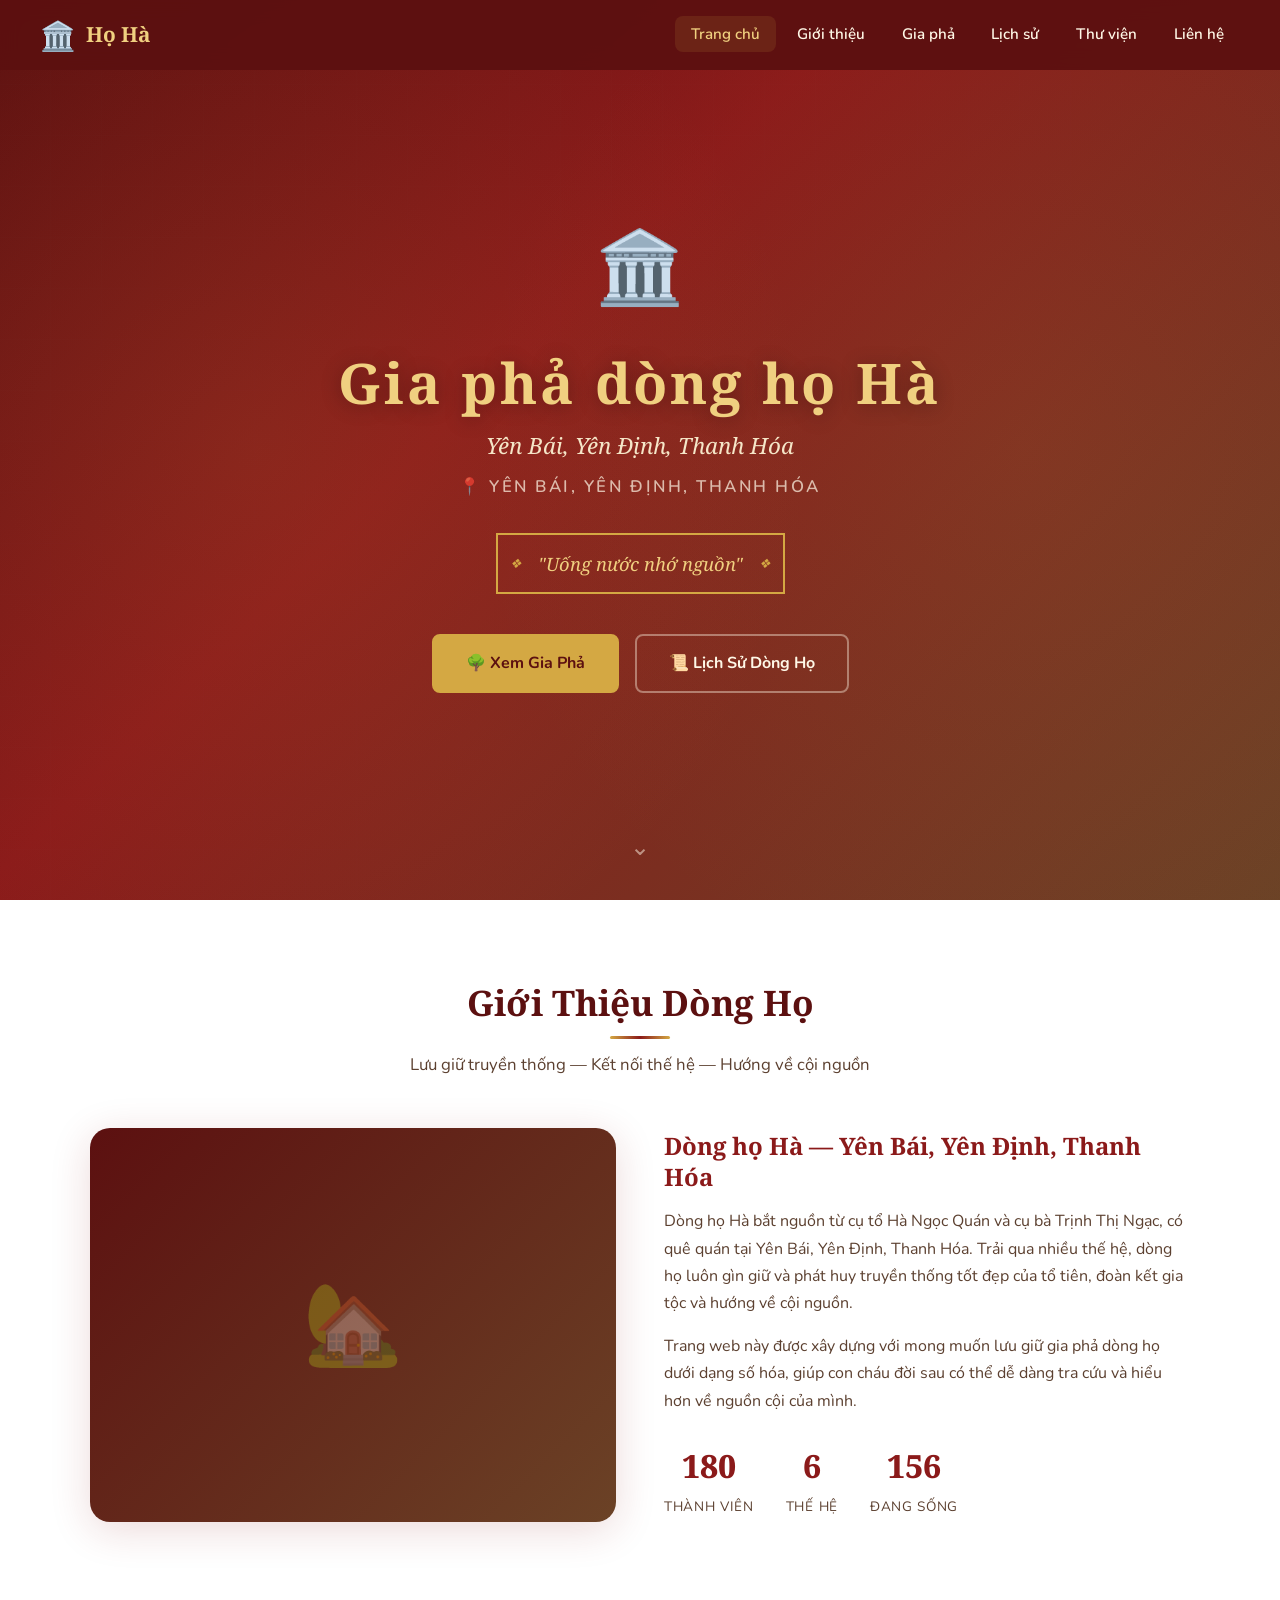
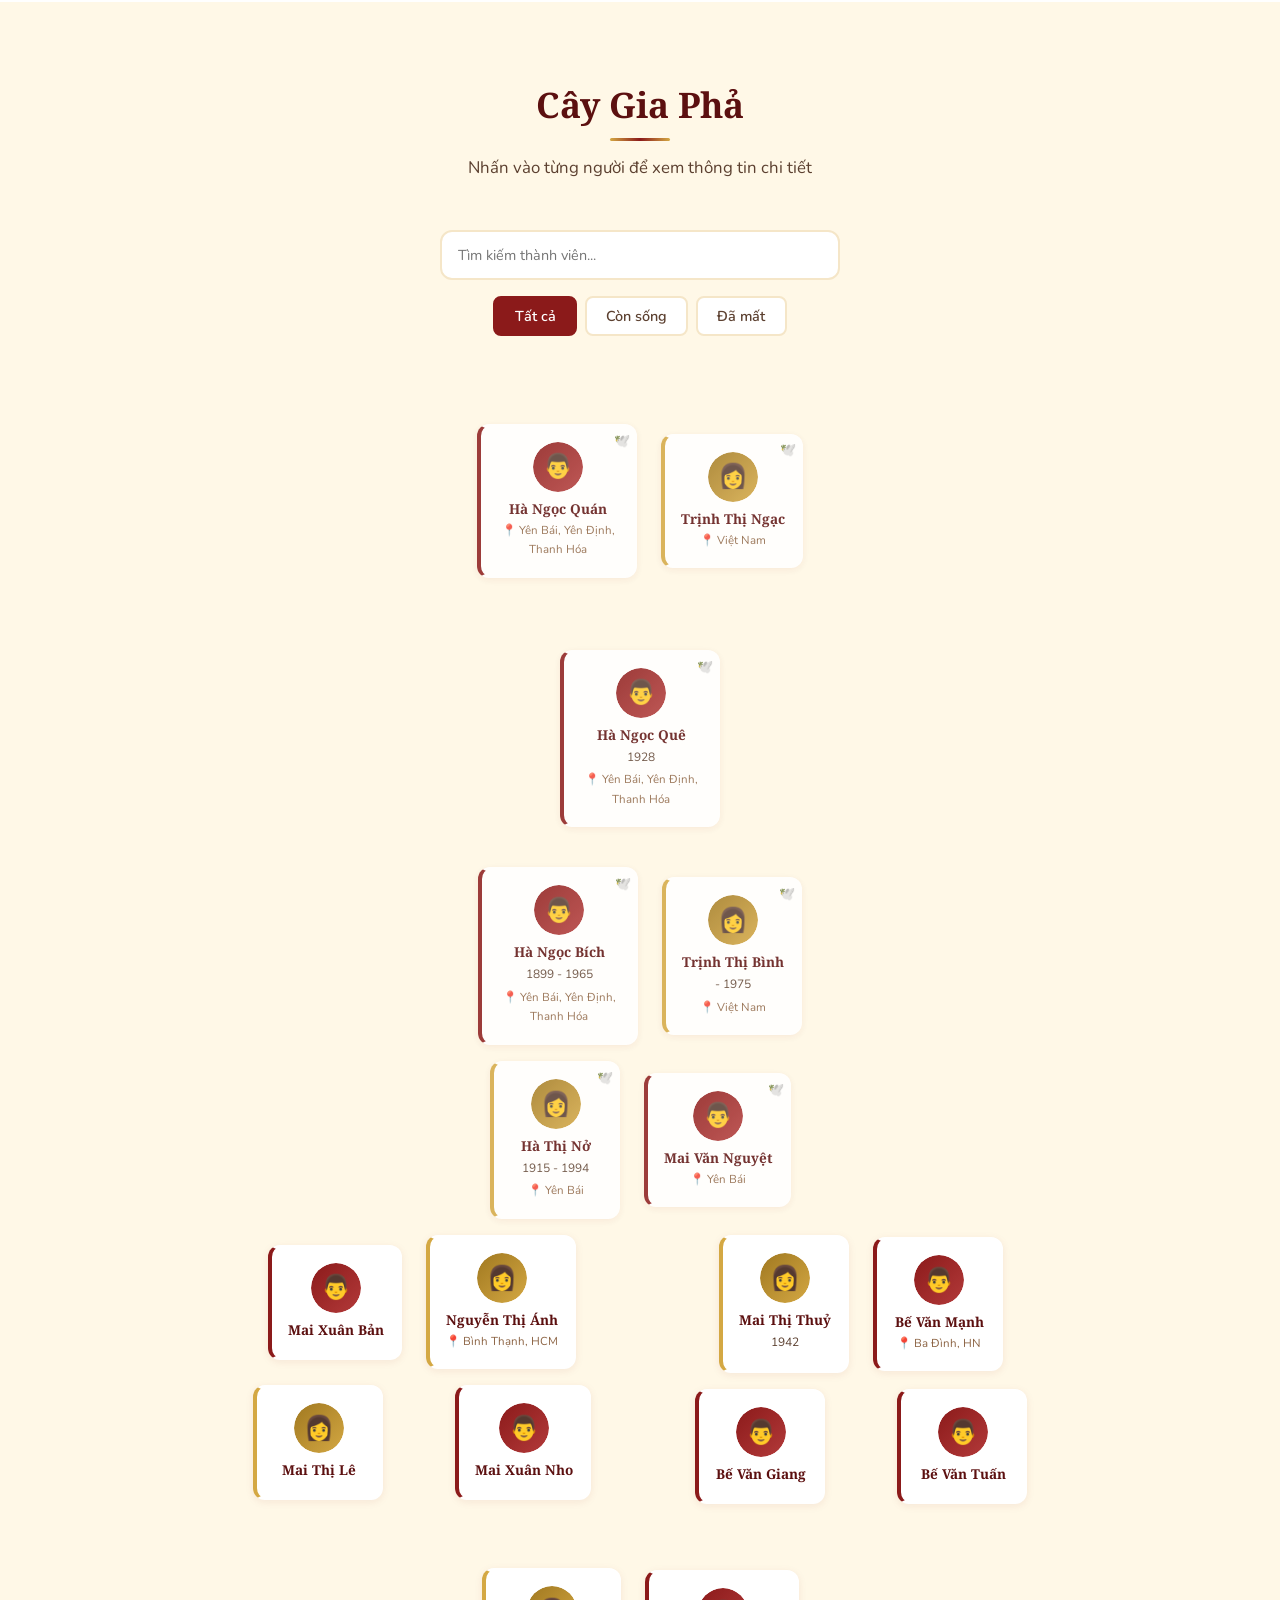
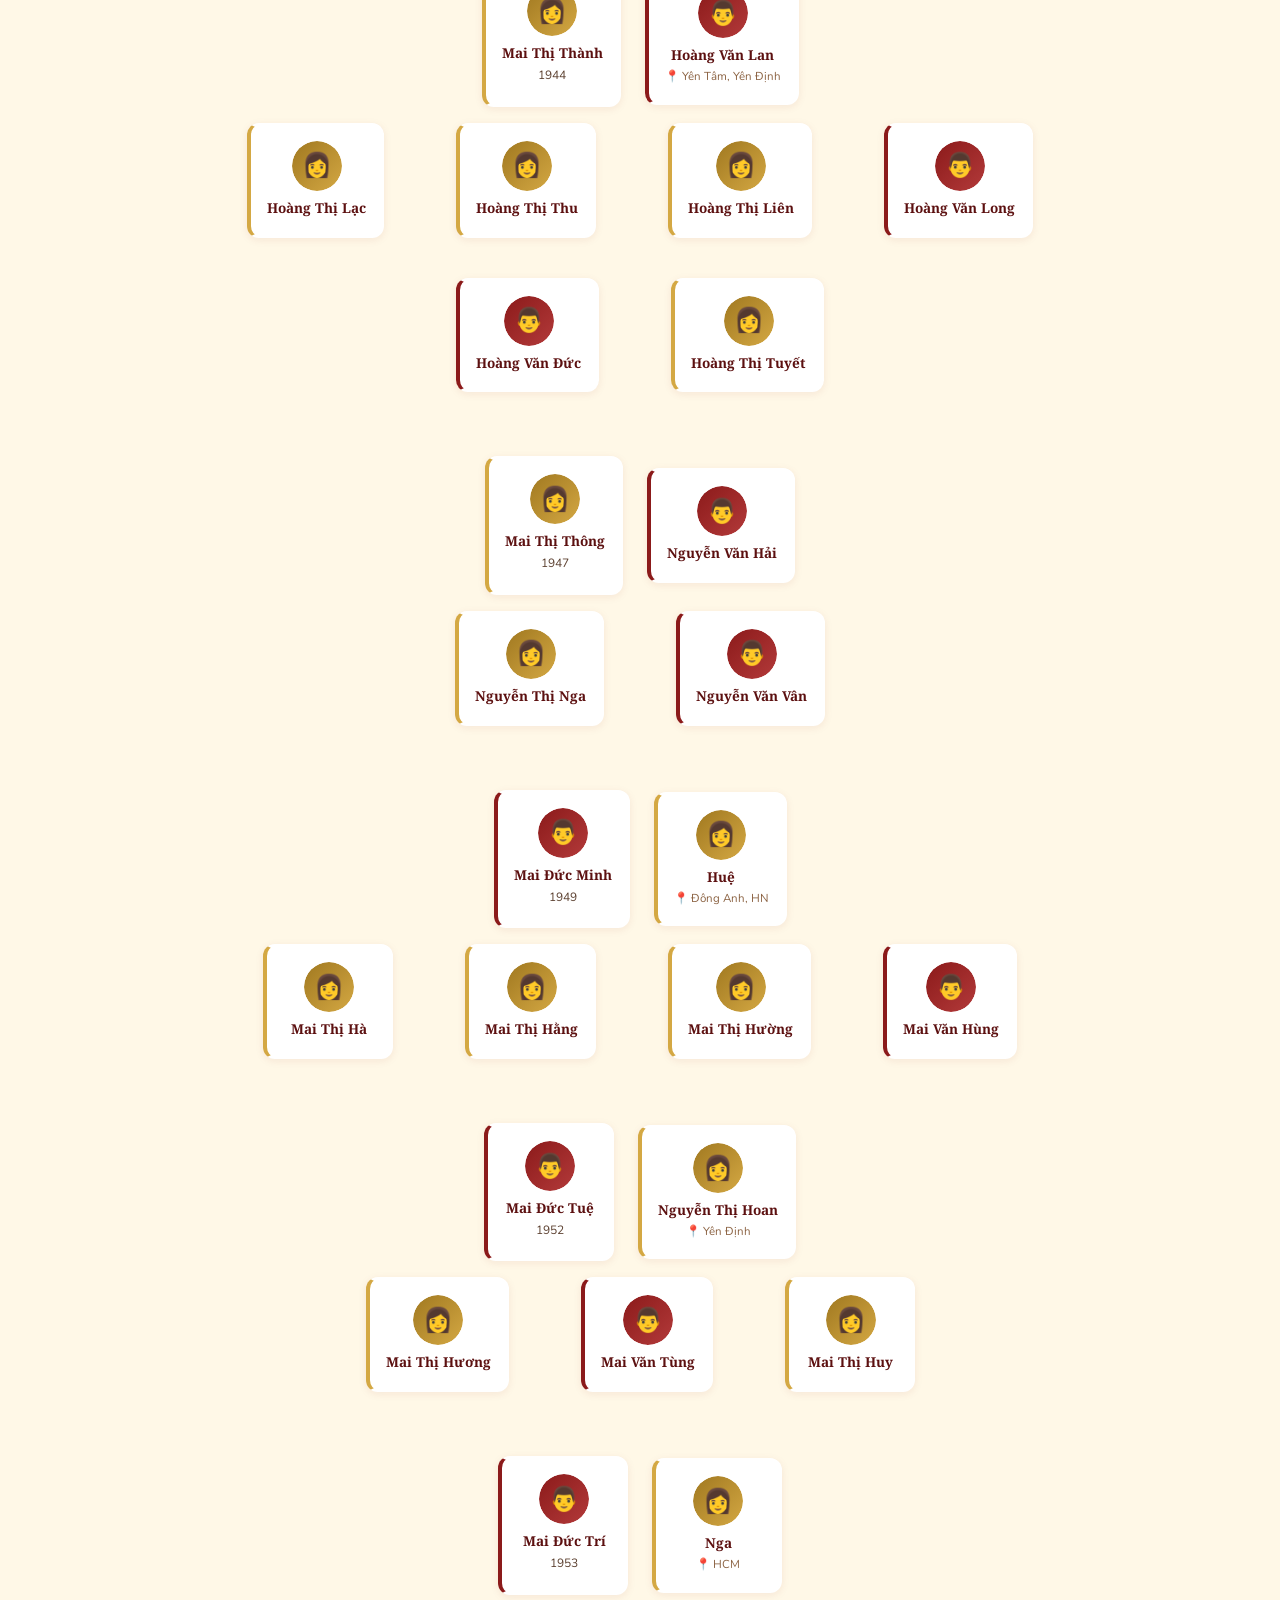
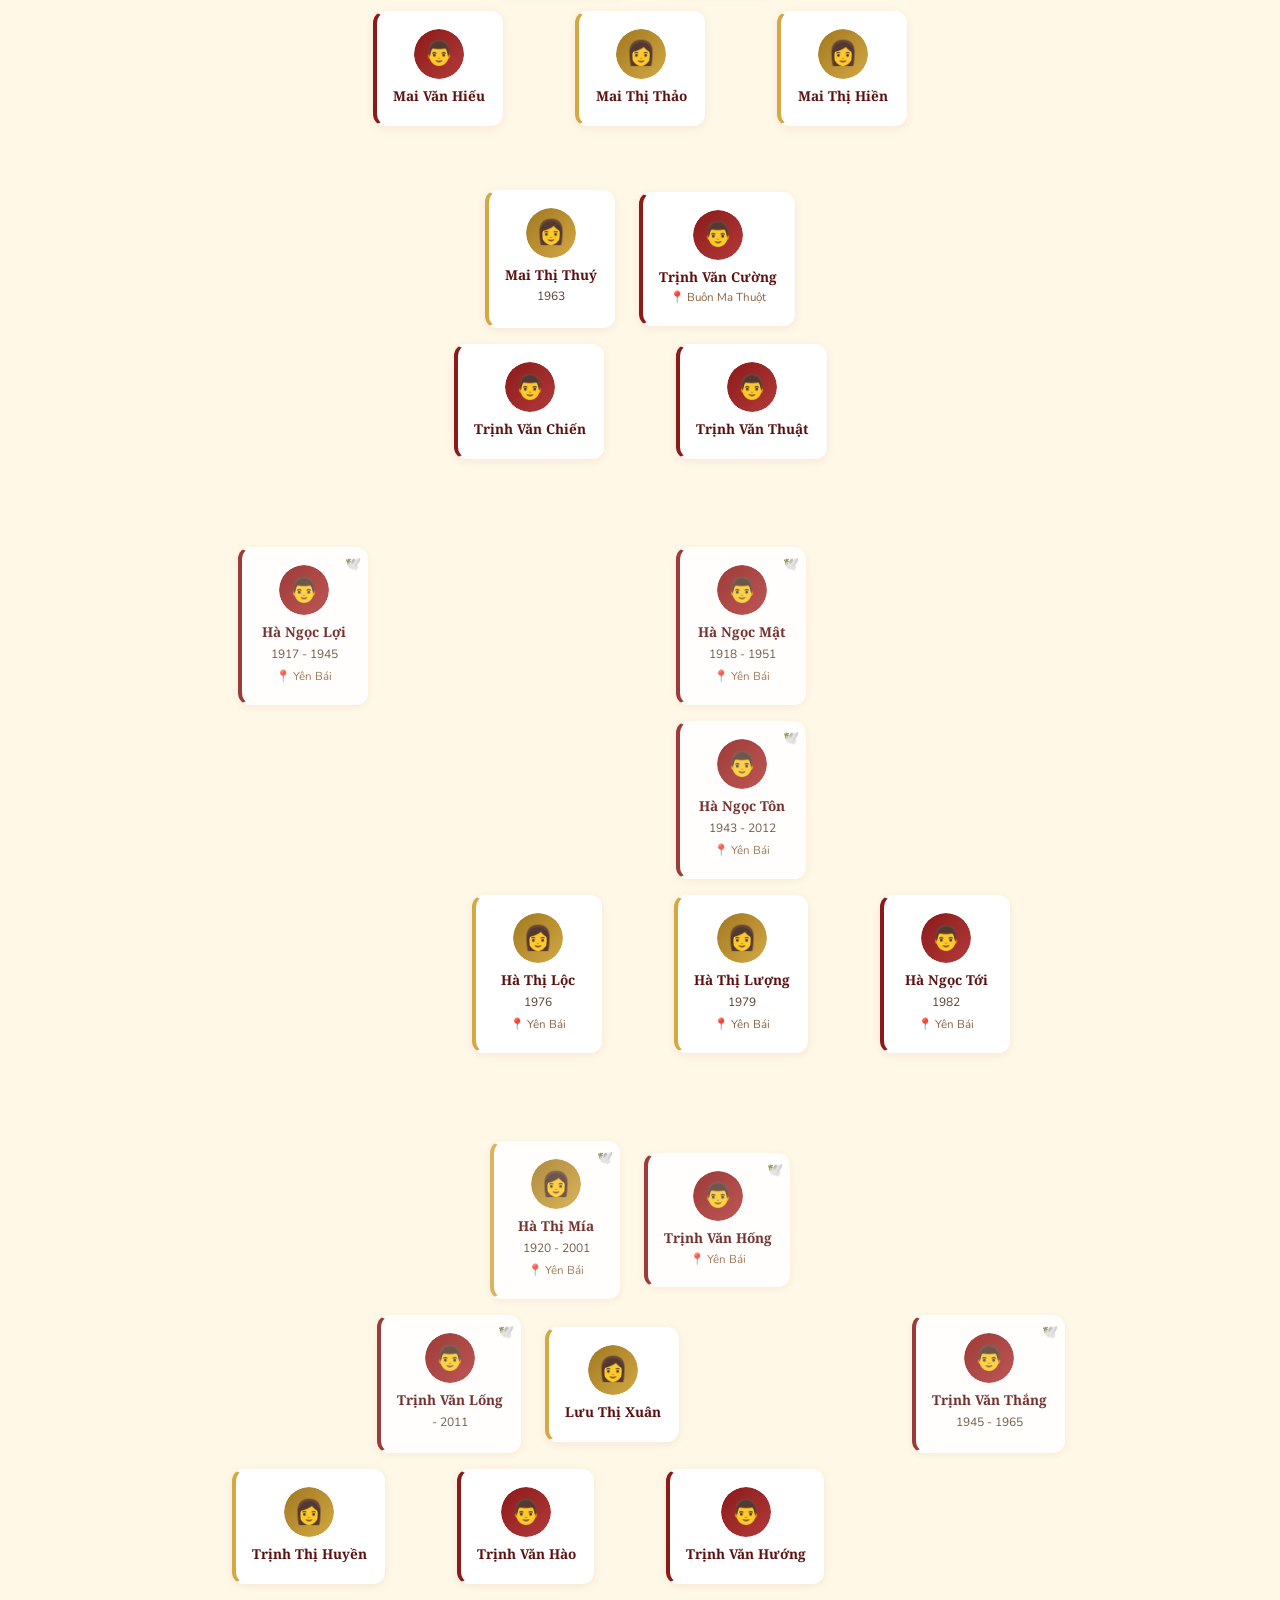
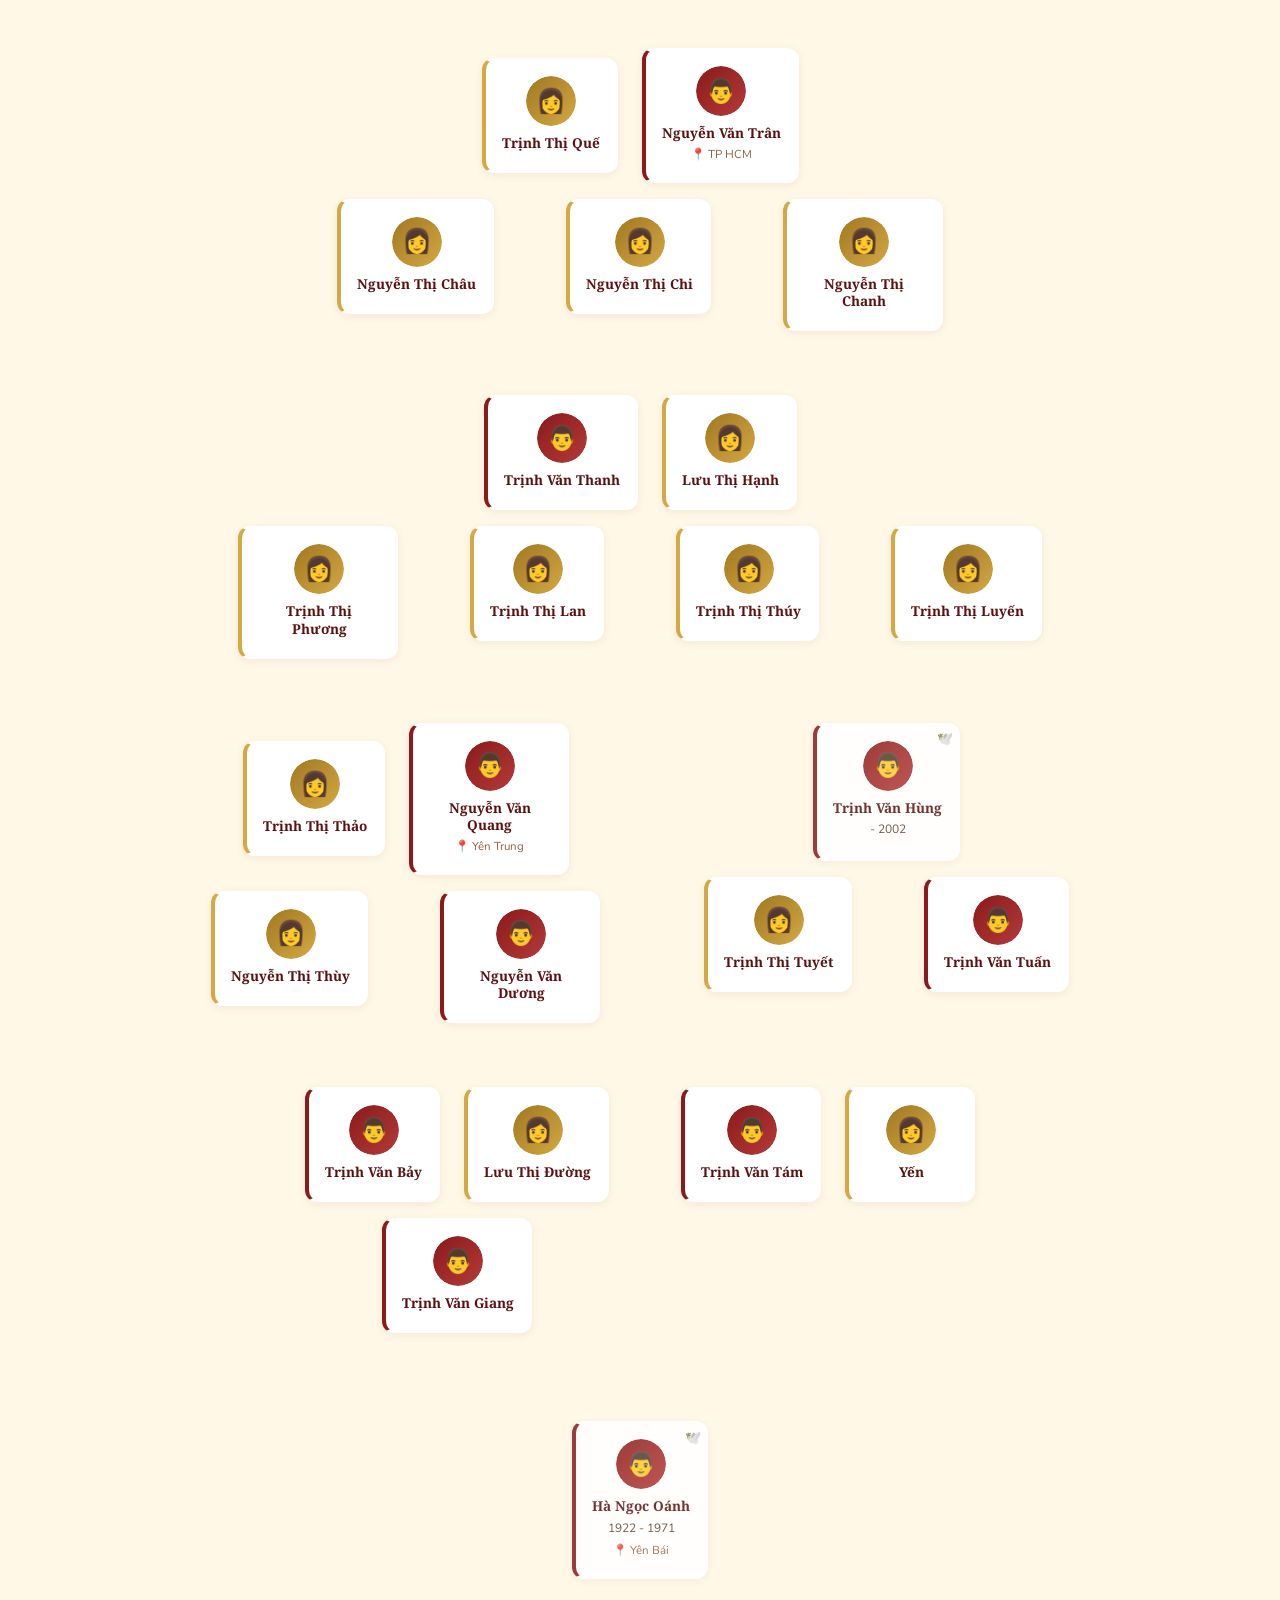
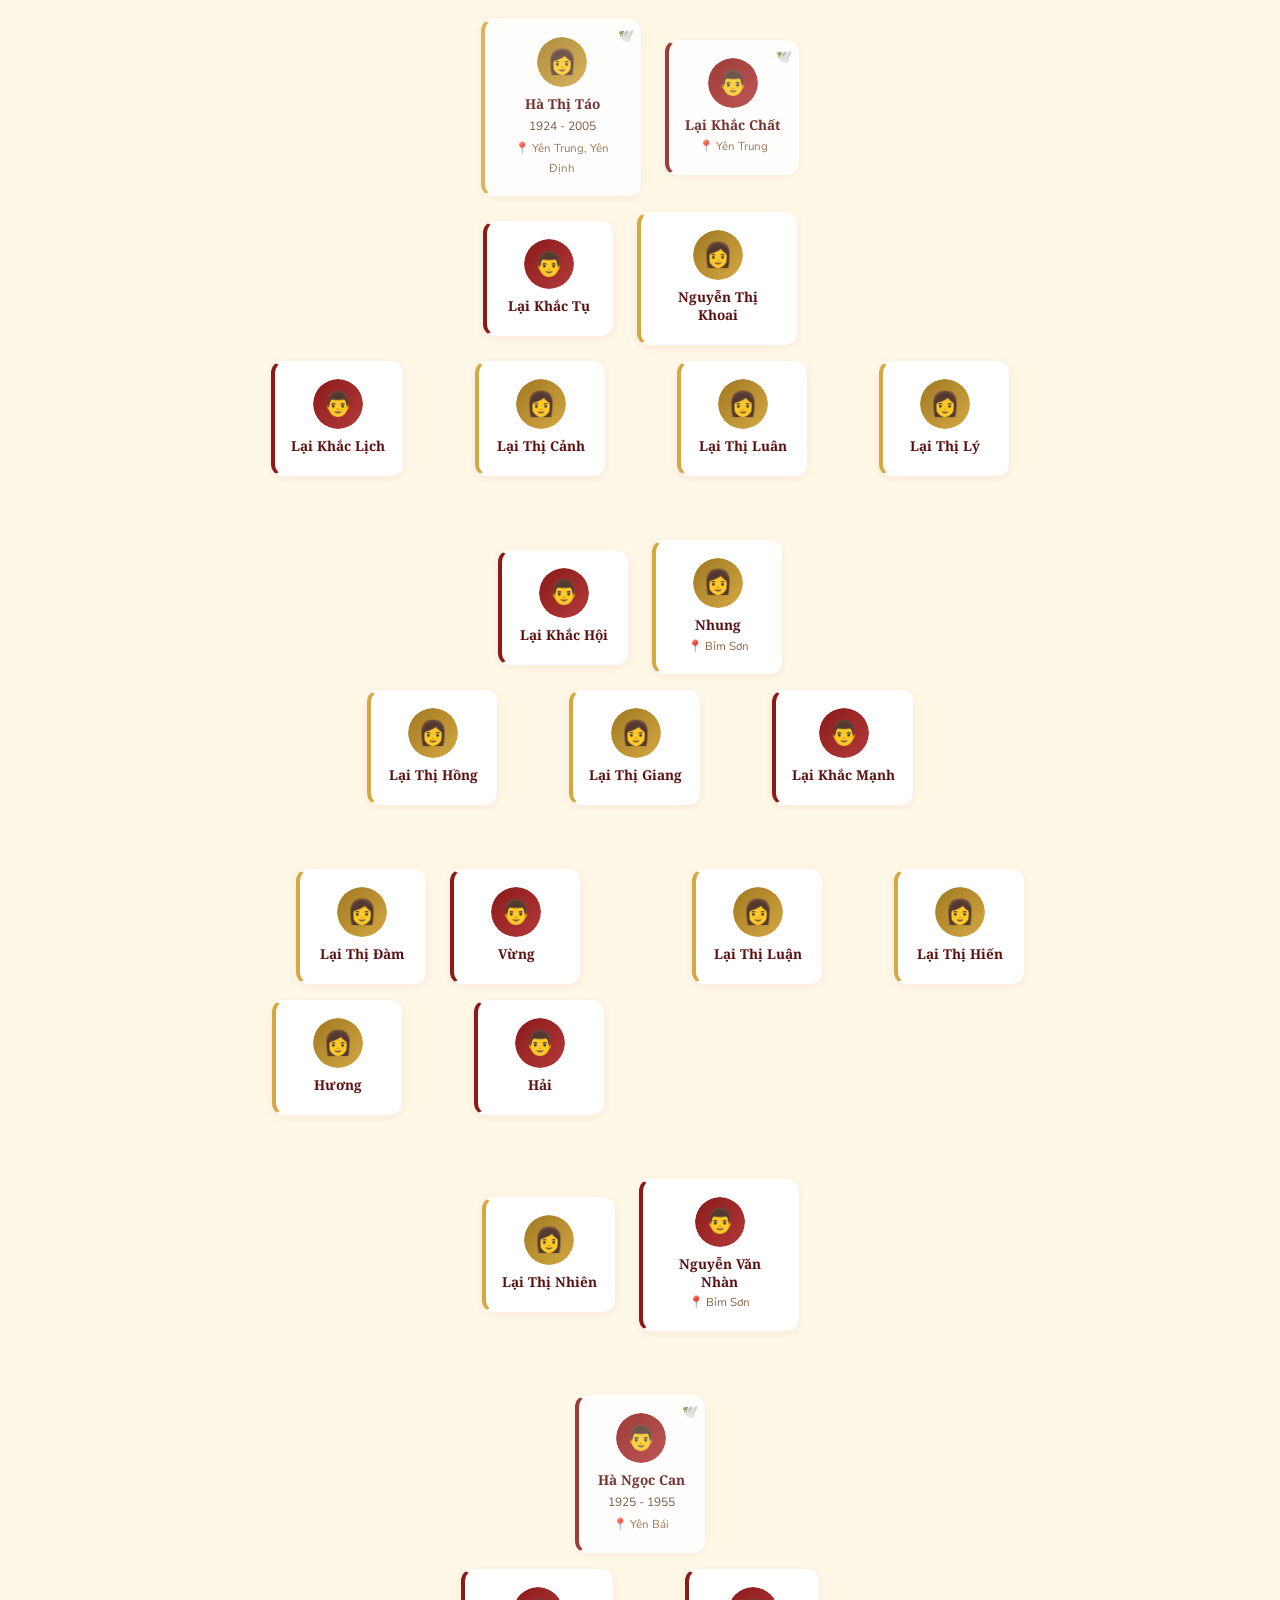
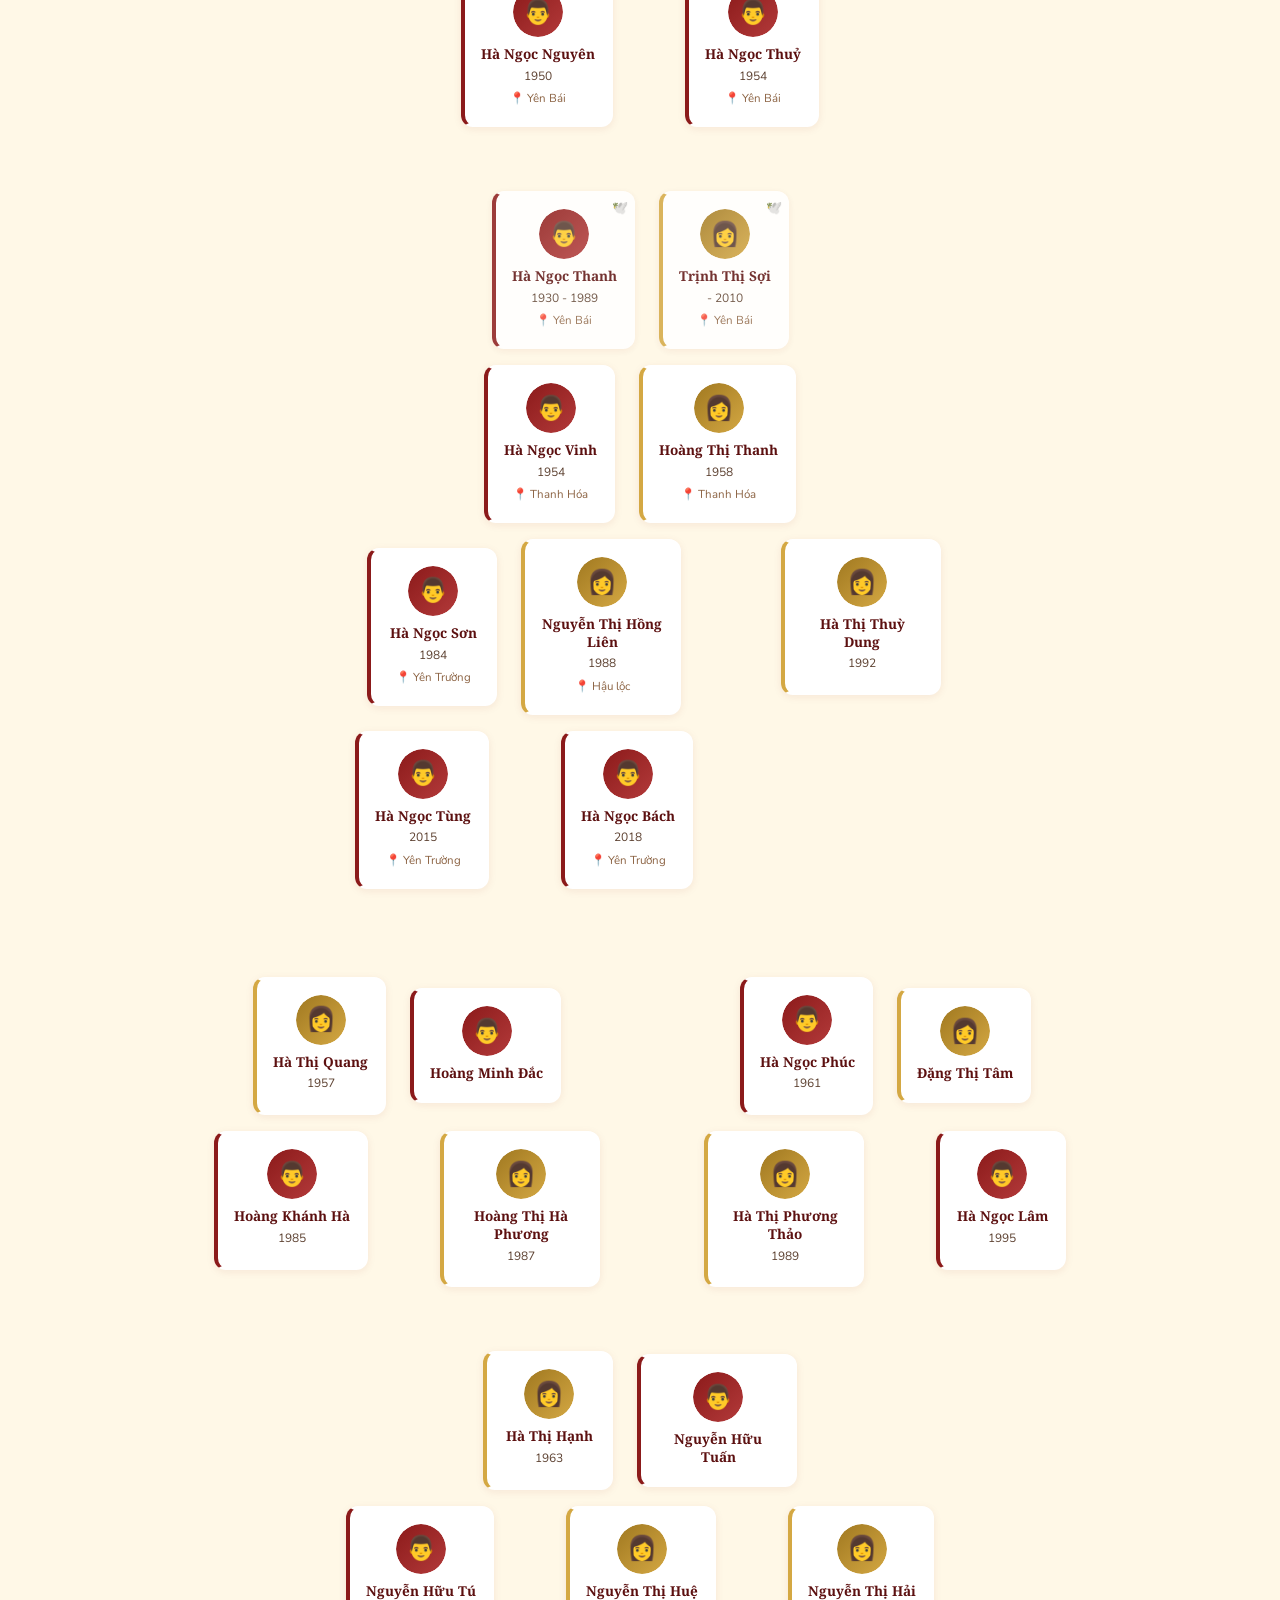
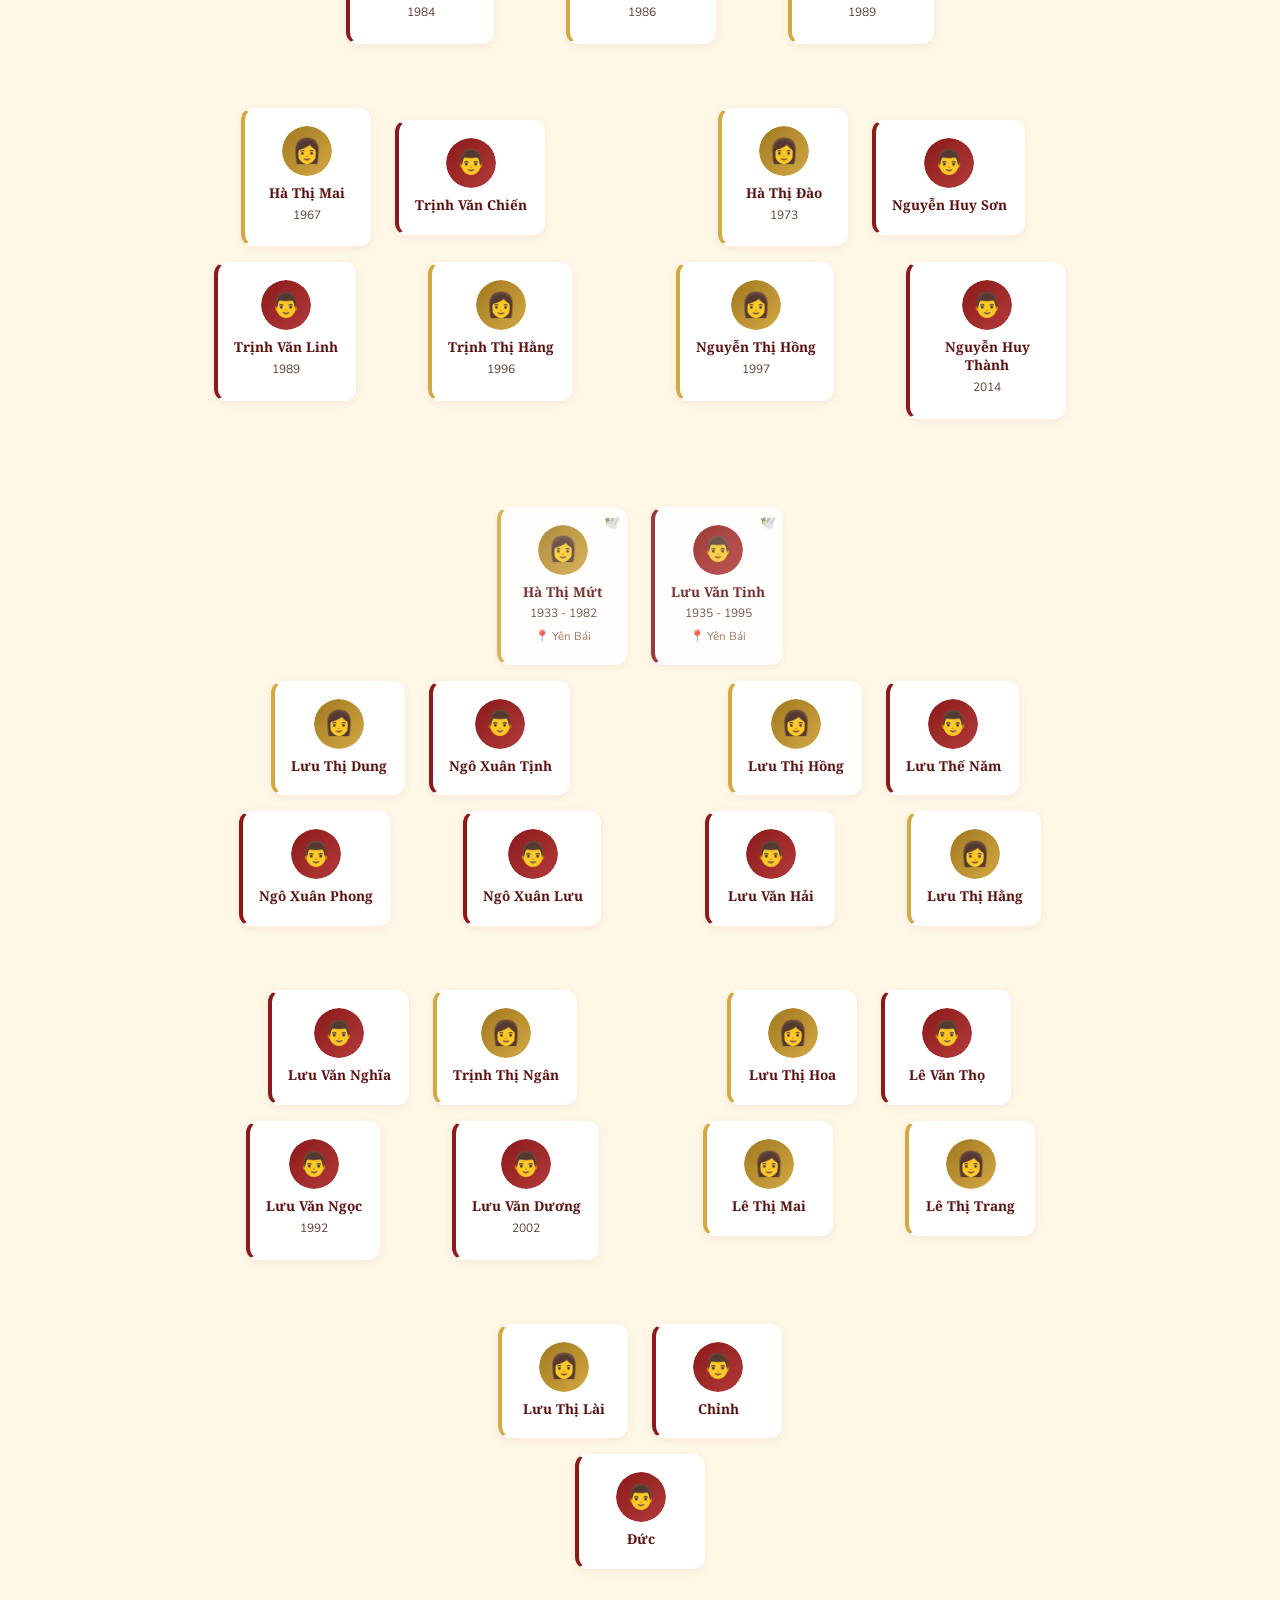
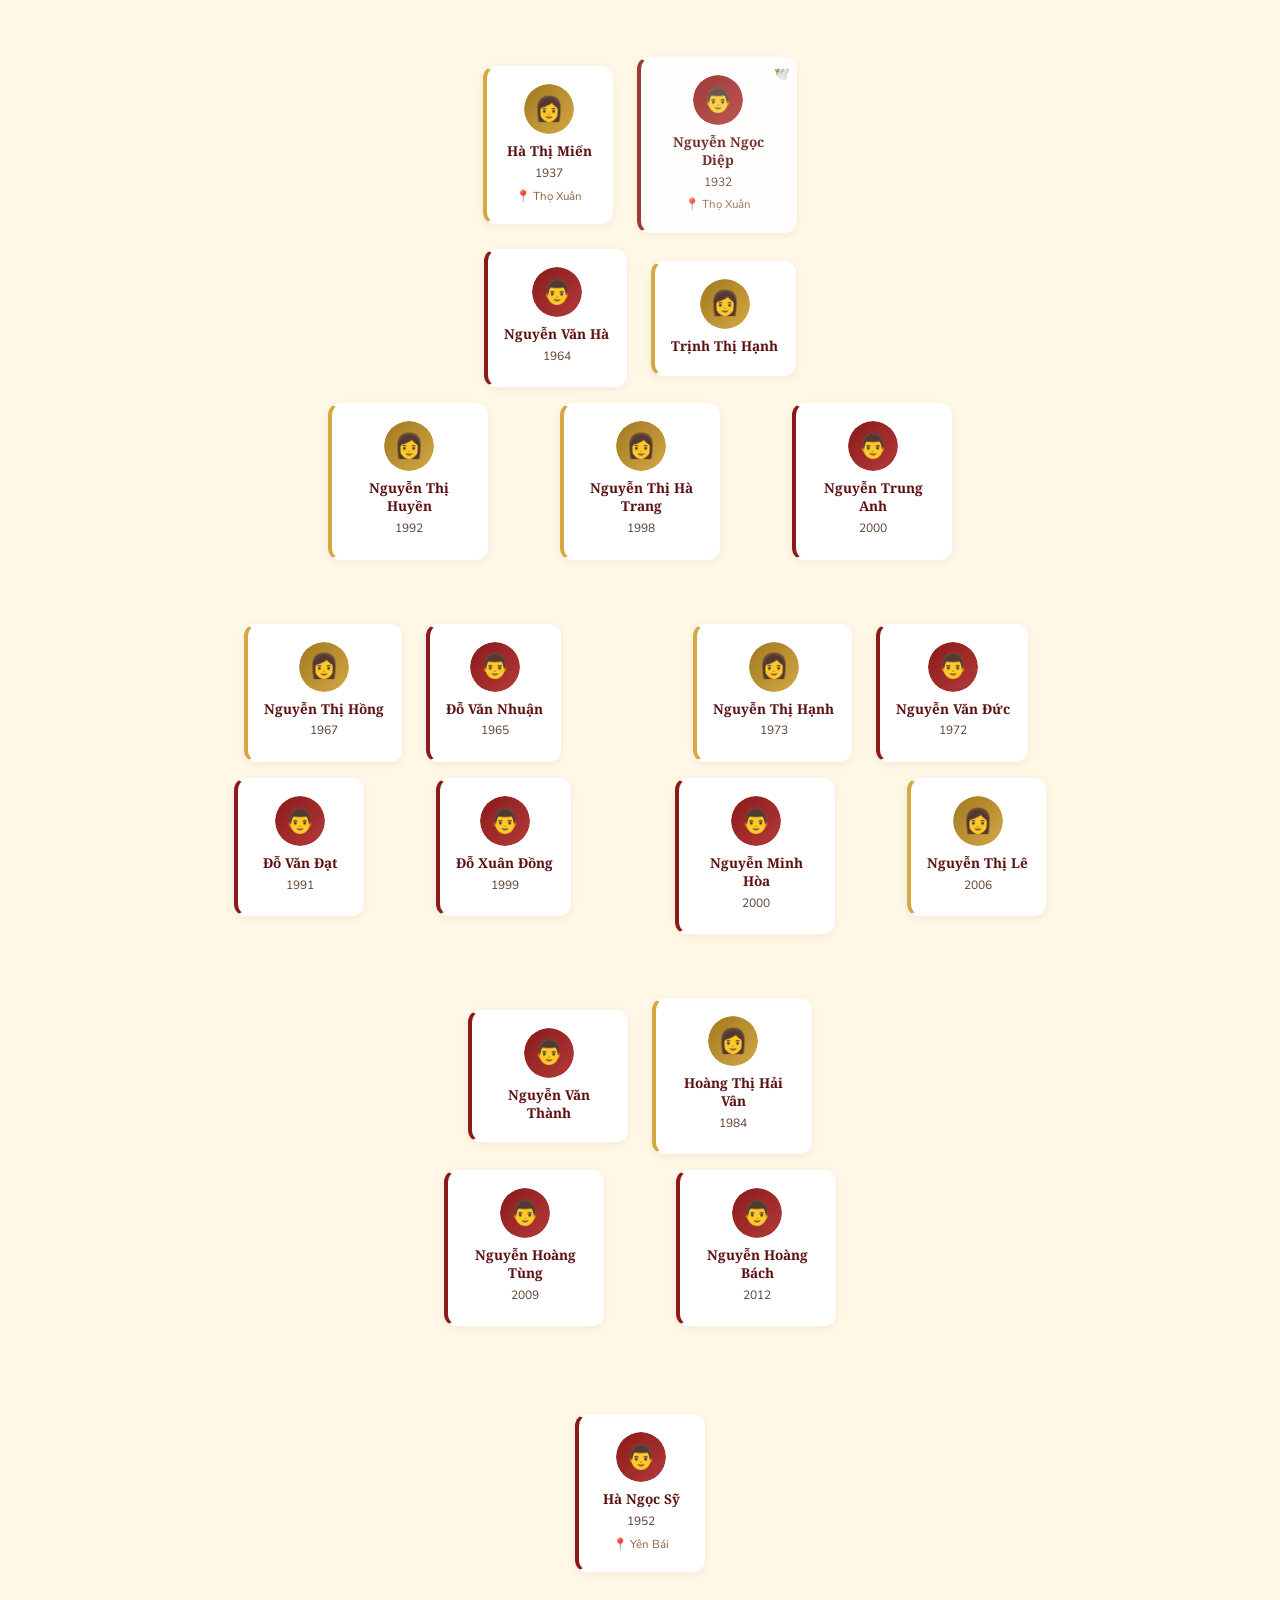
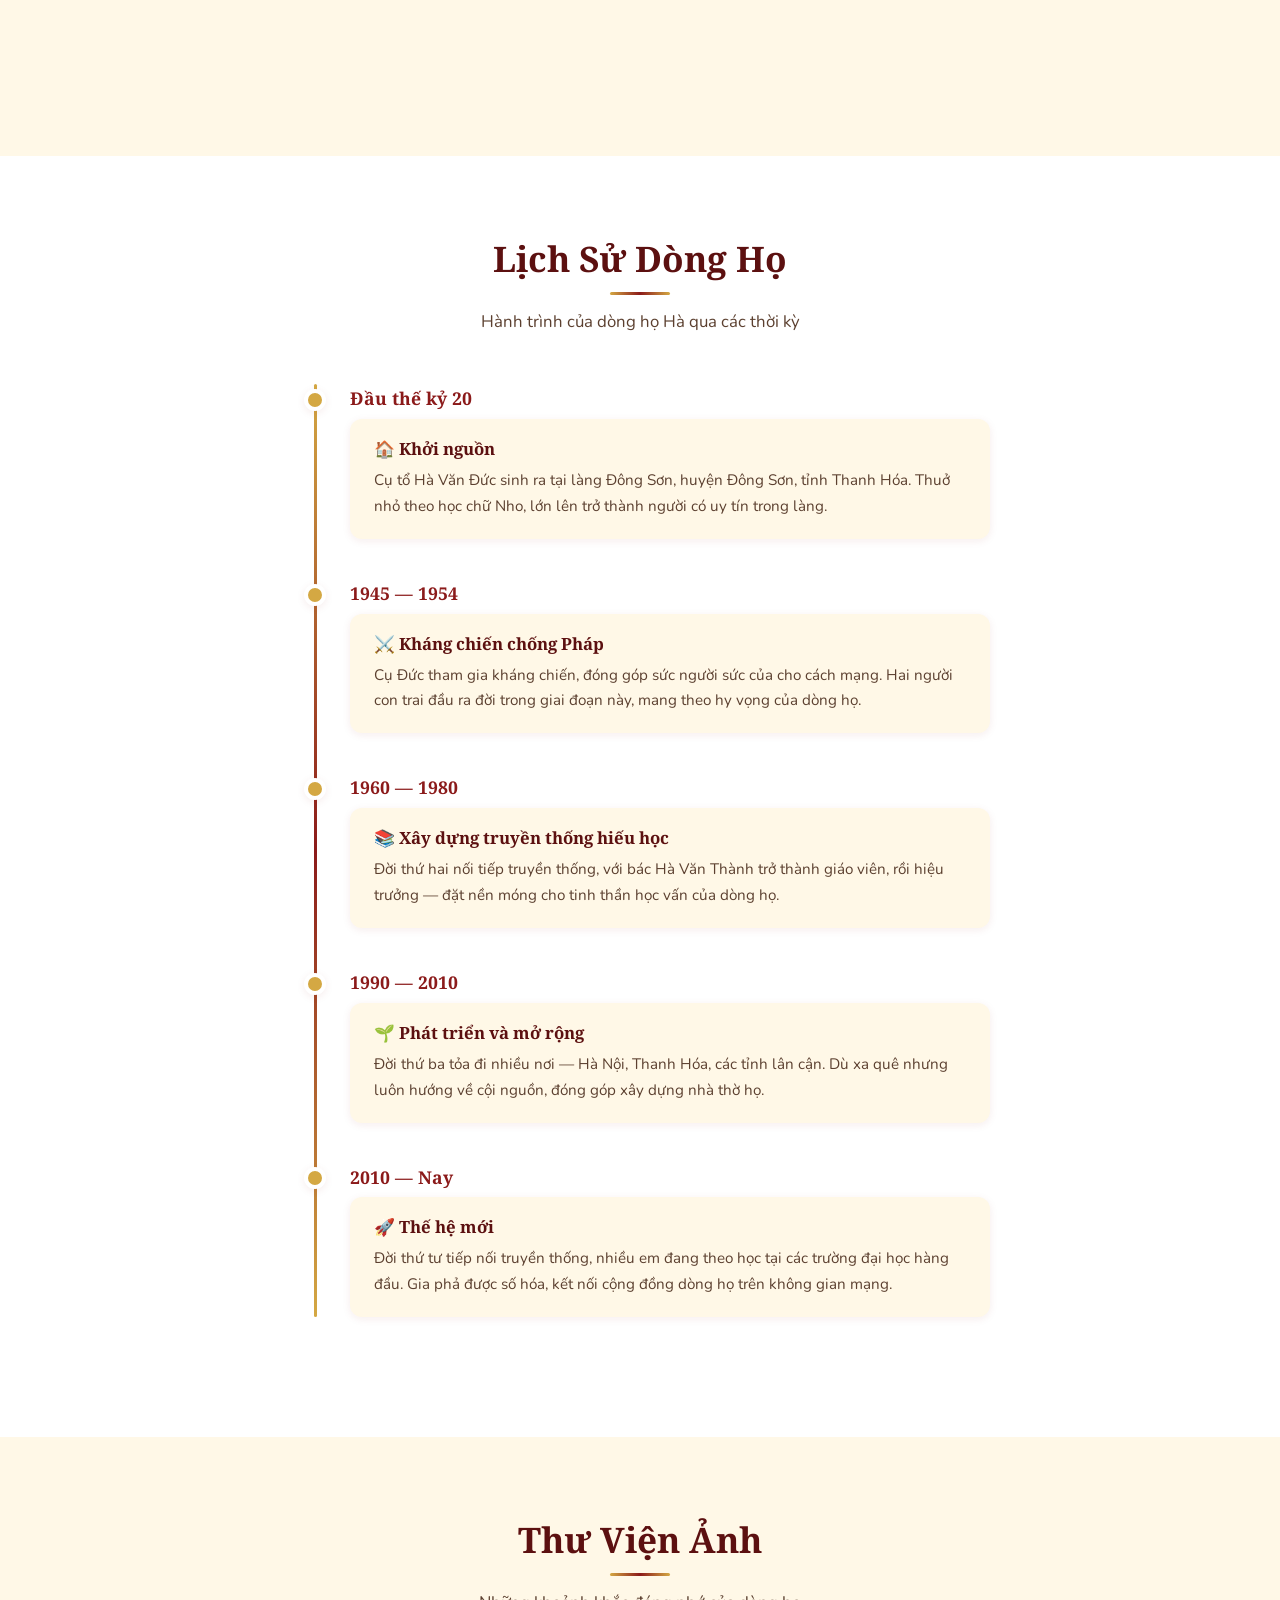
==== commit a43ed531: "Fix: ẩn modal overlay mặc định - sửa lỗi hiển thị mờ toàn trang" ====
--- a/index.html
+++ b/index.html
@@ -358,11 +358,7 @@
   </footer>
 
   <!-- ========== MODAL ========== -->
-  <div id="modal-overlay" class="modal-overlay">
-    <div class="modal-content">
-      <!-- Rendered by JS -->
-    </div>
-  </div>
+  <!-- Modal rendered dynamically by JS -->
 
   <!-- ========== BACK TO TOP ========== -->
   <button class="back-to-top" aria-label="Về đầu trang">↑</button>
--- a/styles.css
+++ b/styles.css
@@ -666,11 +666,15 @@
   background: rgba(44, 24, 16, 0.7);
   backdrop-filter: blur(4px);
   z-index: 2000;
-  display: flex;
+  display: none;
   align-items: center;
   justify-content: center;
   padding: 1rem;
   animation: fadeIn 0.3s ease;
+}
+
+.modal-overlay.active {
+  display: flex;
 }
 
 .modal-content {
@@ -1291,9 +1295,8 @@
 
 /* Scroll reveal */
 .reveal {
-  opacity: 0;
-  transform: translateY(30px);
-  transition: opacity 0.8s ease, transform 0.8s ease;
+  opacity: 1;
+  transform: translateY(0);
 }
 
 .reveal.visible {
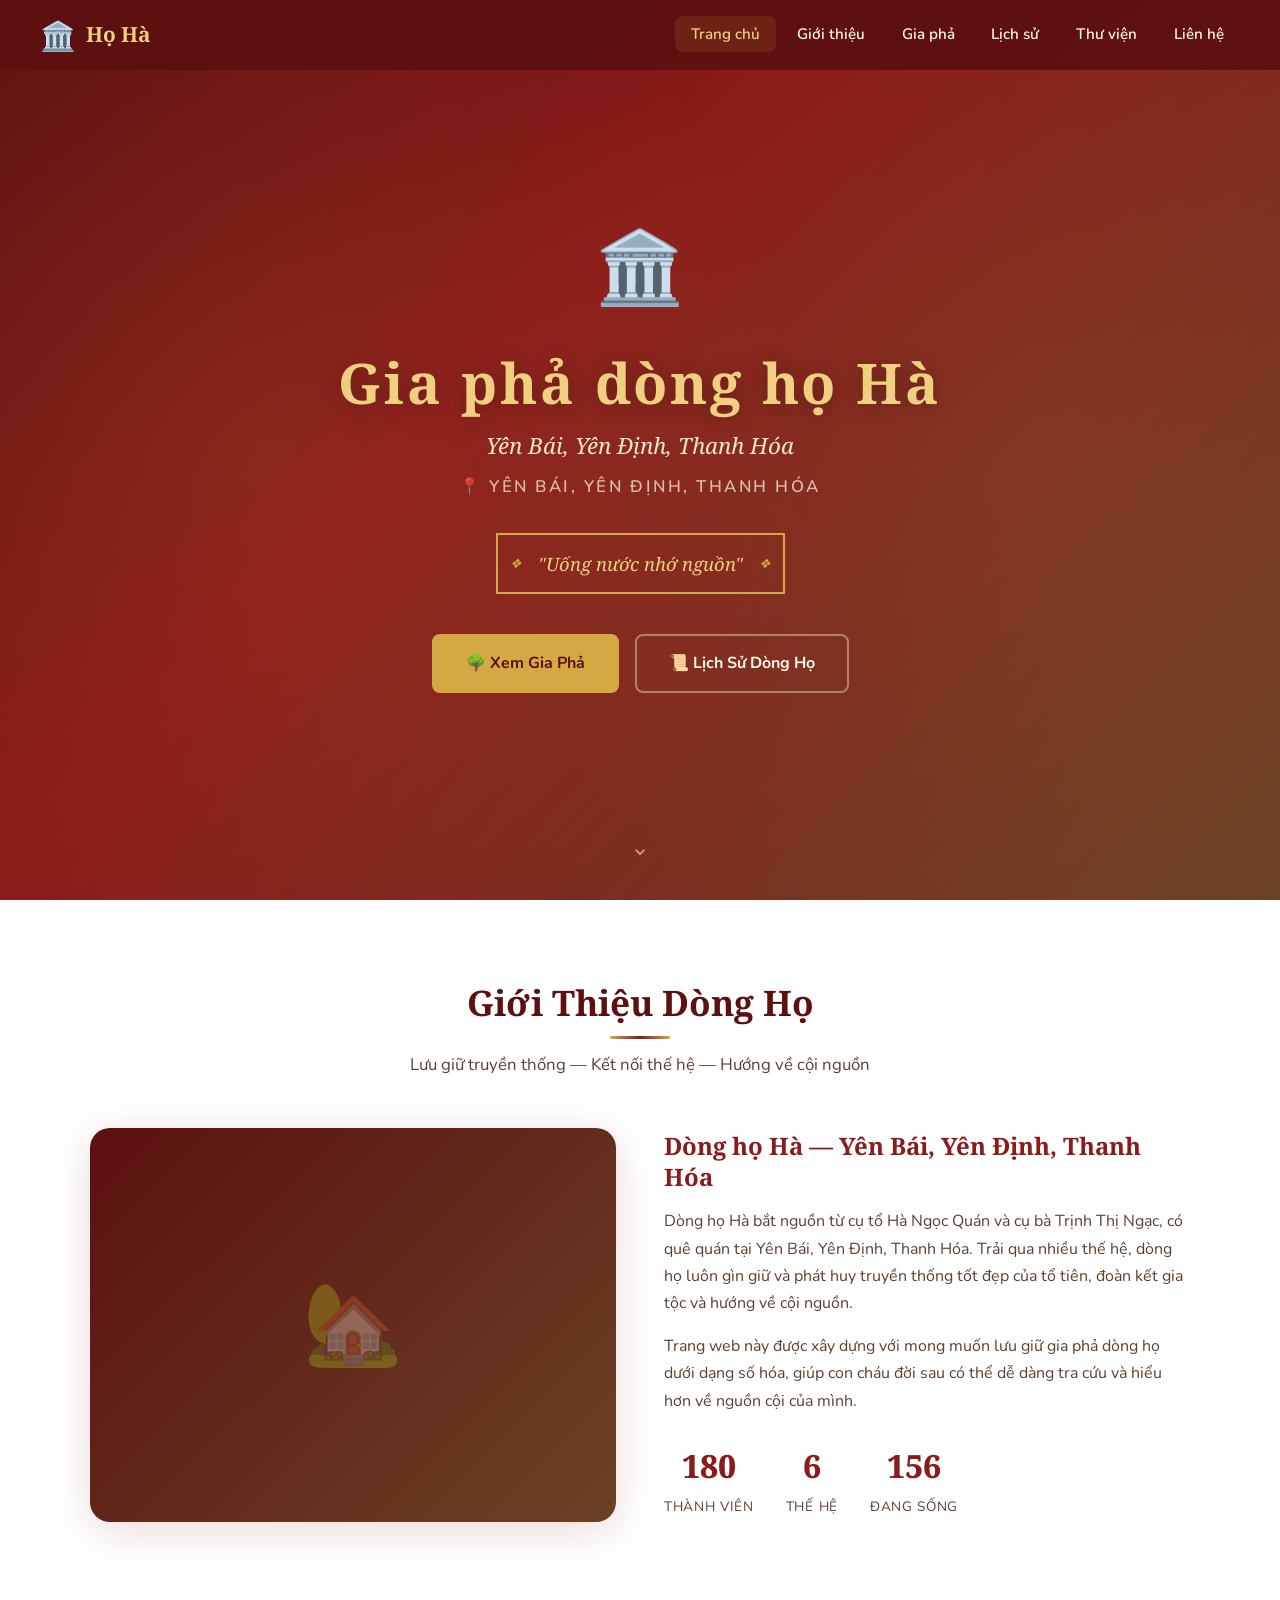
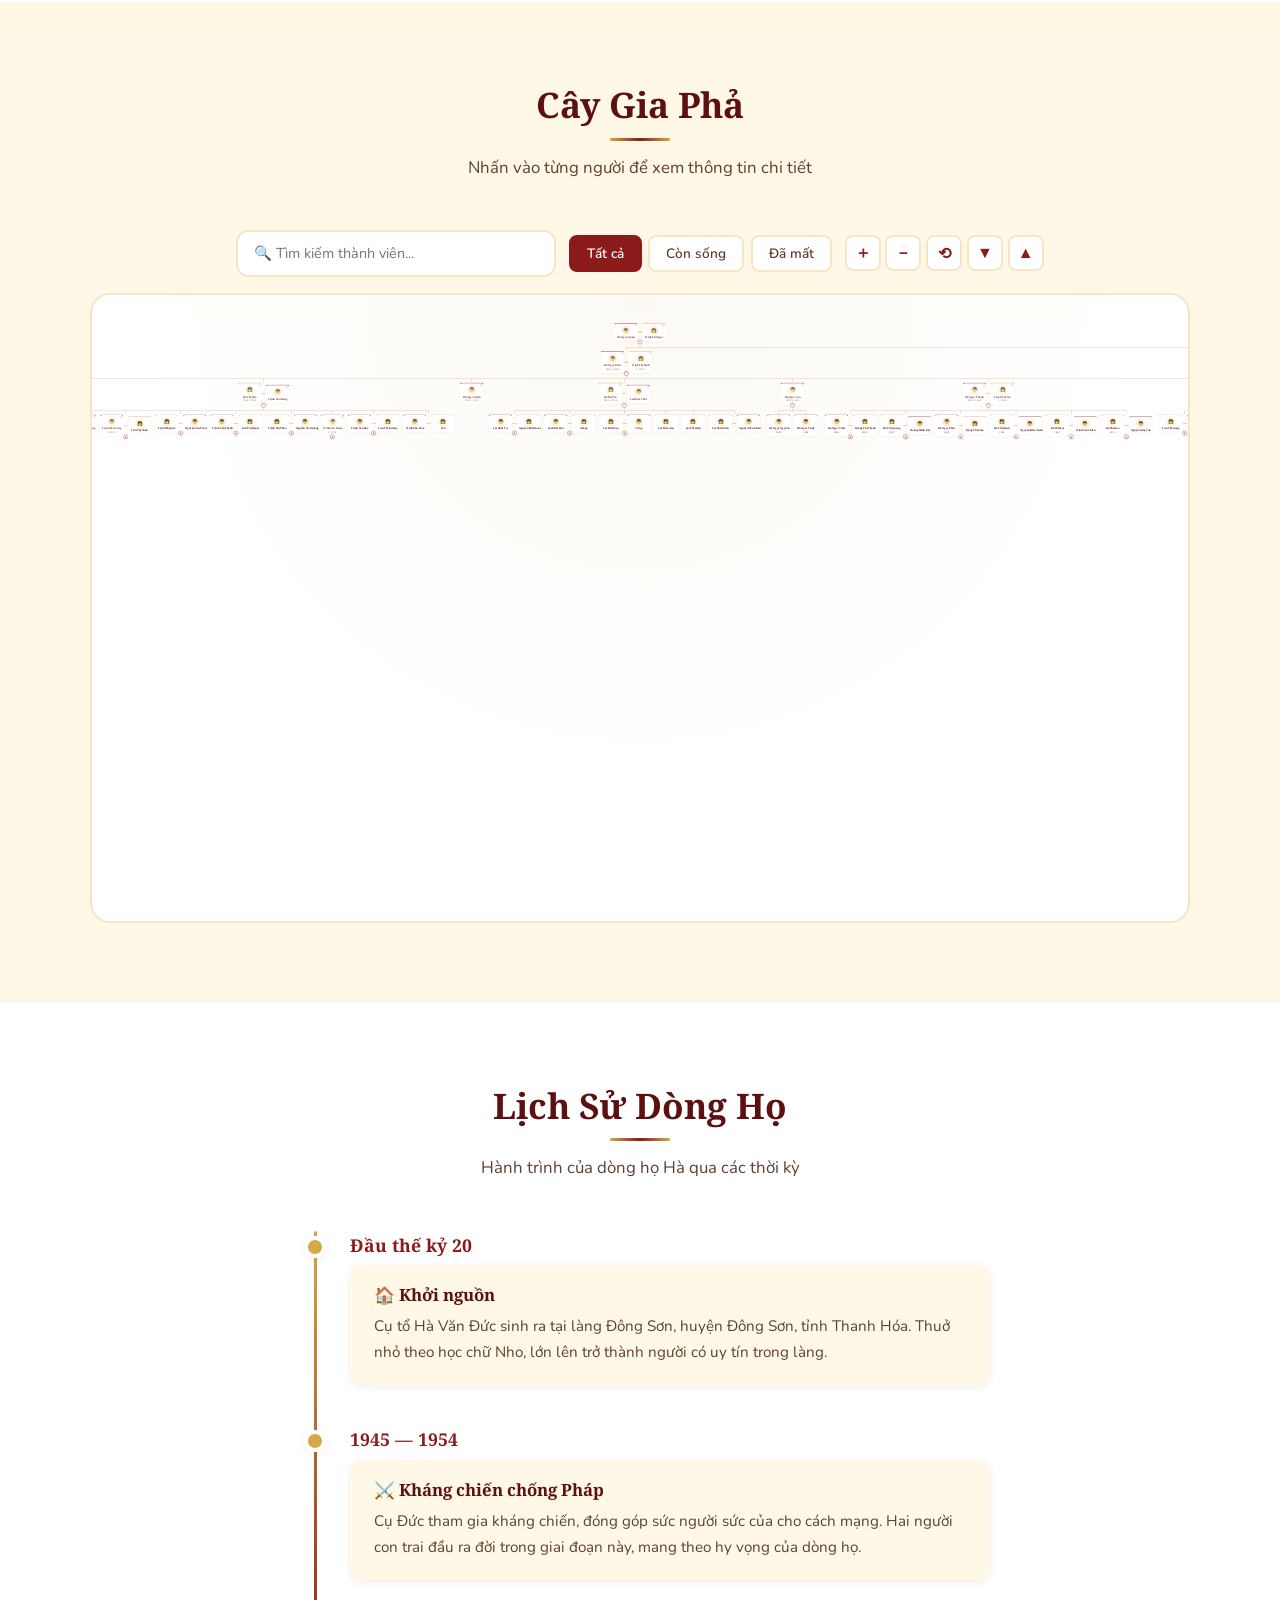
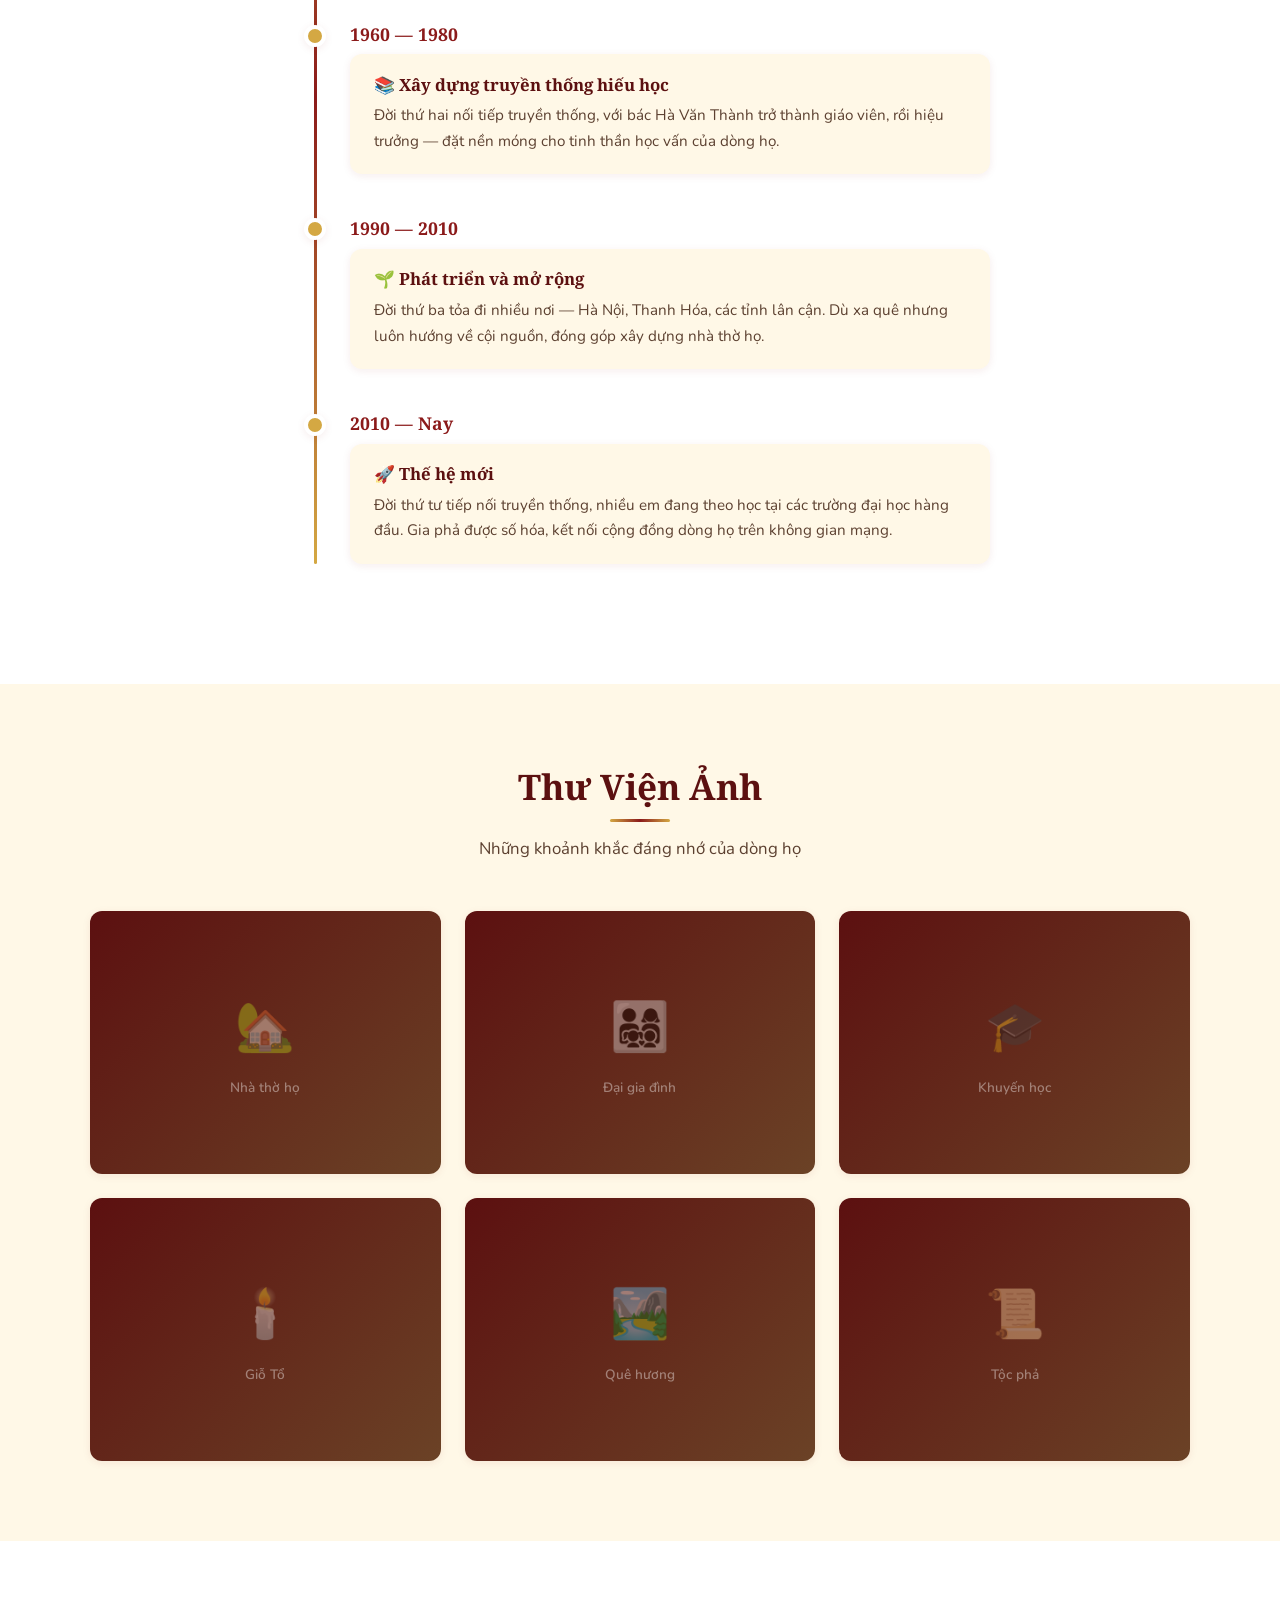
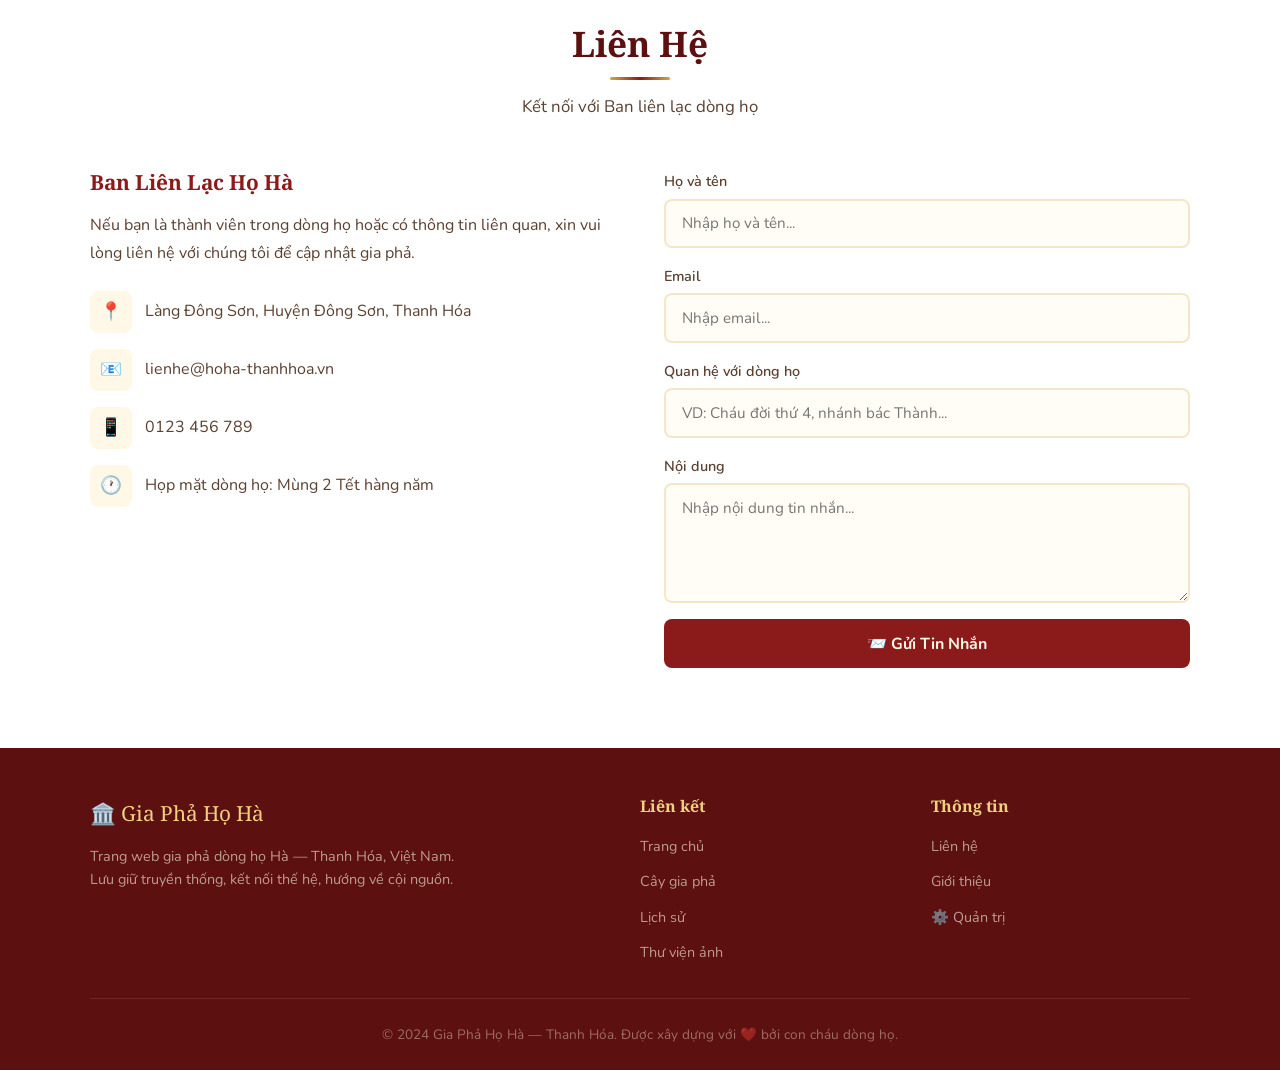
==== commit bf9e809e: "Redesign cây gia phả + Admin Panel - Cây phả hệ mới: CSS connectors (đường nối cha-mẹ-con), zoom/pan" ====
--- a/index.html
+++ b/index.html
@@ -119,20 +119,32 @@
         <p>Nhấn vào từng người để xem thông tin chi tiết</p>
       </div>
       
+      <!-- Thanh công cụ tìm kiếm và điều khiển cây -->
       <div class="tree-controls reveal">
         <div class="search-container">
-          <input type="text" id="member-search" placeholder="Tìm kiếm thành viên..." />
+          <input type="text" id="member-search" placeholder="🔍 Tìm kiếm thành viên..." />
+          <div id="search-results" class="search-results"></div>
         </div>
         <div class="filter-buttons">
           <button class="filter-btn active" data-filter="all">Tất cả</button>
           <button class="filter-btn" data-filter="living">Còn sống</button>
           <button class="filter-btn" data-filter="deceased">Đã mất</button>
         </div>
-      </div>
-
-      <div class="tree-wrapper">
-        <div id="family-tree-container" class="family-tree">
-          <!-- Rendered by JS -->
+        <div class="zoom-controls">
+          <button class="zoom-btn" id="zoom-in" title="Phóng to">＋</button>
+          <button class="zoom-btn" id="zoom-out" title="Thu nhỏ">－</button>
+          <button class="zoom-btn" id="zoom-reset" title="Về mặc định">⟲</button>
+          <button class="zoom-btn" id="expand-all" title="Mở tất cả nhánh">▼</button>
+          <button class="zoom-btn" id="collapse-all" title="Thu gọn tất cả">▲</button>
+        </div>
+      </div>
+
+      <!-- Khung chứa cây gia phả — hỗ trợ zoom/pan -->
+      <div class="tree-viewport" id="tree-viewport">
+        <div class="tree-canvas" id="tree-canvas">
+          <div id="family-tree-container" class="family-tree">
+            <!-- Rendered by JS -->
+          </div>
         </div>
       </div>
     </div>
@@ -349,6 +361,7 @@
         <ul class="footer-links">
           <li><a href="#lien-he">Liên hệ</a></li>
           <li><a href="#gioi-thieu">Giới thiệu</a></li>
+          <li><a href="admin.html">⚙️ Quản trị</a></li>
         </ul>
       </div>
     </div>
--- a/styles.css
+++ b/styles.css
@@ -420,28 +420,38 @@
   letter-spacing: 0.05em;
 }
 
-/* --- Family Tree Section --- */
+/* =============================================
+   FAMILY TREE SECTION — Cây phả hệ mới
+   Dùng CSS connectors + flexbox layout
+   ============================================= */
+
 #gia-pha {
   background: var(--color-cream);
-  overflow-x: auto;
-}
-
+  overflow: hidden;
+  position: relative;
+}
+
+/* --- Thanh công cụ --- */
 .tree-controls {
   display: flex;
-  flex-direction: column;
-  align-items: center;
-  gap: 1rem;
-  margin-bottom: 2rem;
+  flex-wrap: wrap;
+  align-items: center;
+  justify-content: center;
+  gap: 0.8rem;
+  margin-bottom: 1rem;
+  position: relative;
+  z-index: 10;
 }
 
 .search-container {
+  position: relative;
   width: 100%;
-  max-width: 400px;
+  max-width: 320px;
 }
 
 #member-search {
   width: 100%;
-  padding: 0.8rem 1rem;
+  padding: 0.7rem 1rem;
   border: 2px solid var(--color-cream-dark);
   border-radius: var(--radius-md);
   font-size: 0.9rem;
@@ -457,15 +467,53 @@
   box-shadow: 0 0 0 3px rgba(139, 26, 26, 0.1);
 }
 
+/* Dropdown kết quả tìm kiếm */
+.search-results {
+  display: none;
+  position: absolute;
+  top: 100%;
+  left: 0;
+  right: 0;
+  background: var(--color-white);
+  border: 2px solid var(--color-cream-dark);
+  border-top: none;
+  border-radius: 0 0 var(--radius-md) var(--radius-md);
+  max-height: 260px;
+  overflow-y: auto;
+  z-index: 100;
+  box-shadow: var(--shadow-md);
+}
+
+.sr-item {
+  padding: 0.6rem 1rem;
+  display: flex;
+  align-items: center;
+  gap: 0.5rem;
+  cursor: pointer;
+  font-size: 0.9rem;
+  transition: background var(--transition);
+}
+
+.sr-item:hover {
+  background: var(--color-cream);
+}
+
+.sr-dates {
+  margin-left: auto;
+  font-size: 0.75rem;
+  color: var(--color-text-light);
+}
+
+/* --- Nút lọc --- */
 .filter-buttons {
   display: flex;
-  gap: 0.5rem;
+  gap: 0.4rem;
   flex-wrap: wrap;
   justify-content: center;
 }
 
 .filter-btn {
-  padding: 0.5rem 1.2rem;
+  padding: 0.45rem 1rem;
   background: var(--color-white);
   border: 2px solid var(--color-cream-dark);
   border-radius: var(--radius-sm);
@@ -474,7 +522,7 @@
   color: var(--color-text-light);
   transition: all var(--transition);
   font-family: var(--font-sans);
-  font-size: 0.9rem;
+  font-size: 0.85rem;
 }
 
 .filter-btn:hover,
@@ -484,179 +532,314 @@
   border-color: var(--color-primary);
 }
 
-.tree-wrapper {
-  overflow-x: auto;
-  padding: 2rem 0;
-  -webkit-overflow-scrolling: touch;
-}
-
-.tree-root {
+/* --- Nút zoom --- */
+.zoom-controls {
+  display: flex;
+  gap: 0.3rem;
+}
+
+.zoom-btn {
+  width: 36px;
+  height: 36px;
+  border: 2px solid var(--color-cream-dark);
+  border-radius: var(--radius-sm);
+  background: var(--color-white);
+  color: var(--color-primary);
+  font-size: 1rem;
+  font-weight: 700;
+  cursor: pointer;
+  display: flex;
+  align-items: center;
+  justify-content: center;
+  transition: all var(--transition);
+}
+
+.zoom-btn:hover {
+  background: var(--color-primary);
+  color: var(--color-white);
+  border-color: var(--color-primary);
+}
+
+/* =============================================
+   TREE VIEWPORT — Vùng hiển thị cây (zoom/pan)
+   ============================================= */
+
+.tree-viewport {
+  position: relative;
+  width: 100%;
+  height: 70vh;
+  min-height: 400px;
+  overflow: hidden;
+  border: 2px solid var(--color-cream-dark);
+  border-radius: var(--radius-lg);
+  background: 
+    radial-gradient(circle at 50% 0%, rgba(212,168,67,0.06) 0%, transparent 60%),
+    var(--color-white);
+  cursor: grab;
+  touch-action: none;
+}
+
+.tree-canvas {
+  position: absolute;
+  top: 0;
+  left: 0;
+  transform-origin: 0 0;
+  will-change: transform;
+  padding: 40px 60px 60px;
+}
+
+/* =============================================
+   TREE NODE — Cấu trúc mỗi nút gia phả
+   ============================================= */
+
+.ftree-node {
   display: flex;
   flex-direction: column;
   align-items: center;
-  gap: 2rem;
-  min-width: fit-content;
-  padding: 1rem;
-}
-
-.generation {
-  display: flex;
+  position: relative;
+}
+
+/* --- Cặp vợ chồng --- */
+.ftree-couple {
+  display: flex;
+  align-items: center;
+  position: relative;
+  gap: 0;
+  white-space: nowrap;
+}
+
+/* Đường nối vợ-chồng */
+.ftree-spouse-link {
+  width: 20px;
+  height: 3px;
+  background: var(--color-gold);
+  border-radius: 2px;
+  flex-shrink: 0;
+}
+
+/* Nút thu gọn/mở rộng */
+.ftree-toggle {
+  position: absolute;
+  bottom: -14px;
+  left: 50%;
+  transform: translateX(-50%);
+  width: 24px;
+  height: 24px;
+  border-radius: 50%;
+  border: 2px solid var(--color-primary-light);
+  background: var(--color-white);
+  color: var(--color-primary);
+  font-size: 1rem;
+  font-weight: 700;
+  line-height: 1;
+  cursor: pointer;
+  display: flex;
+  align-items: center;
   justify-content: center;
-  gap: 1.5rem;
-  position: relative;
-  flex-wrap: wrap;
-  margin-bottom: 1.5rem;
-}
-
-.couple-container {
-  display: flex;
-  gap: 0.5rem;
-  align-items: center;
-}
-
-.family-unit {
-  display: flex;
-  flex-direction: column;
-  align-items: center;
-  margin: 0 1rem;
-}
-
-.tree-gen-label {
-  text-align: center;
-  padding: 0.5rem 1.5rem;
+  z-index: 5;
+  transition: all var(--transition);
+  padding: 0;
+}
+
+.ftree-toggle:hover {
   background: var(--color-primary);
-  color: var(--color-gold-light);
-  font-family: var(--font-serif);
-  font-size: 0.85rem;
-  font-weight: 700;
-  border-radius: var(--radius-sm);
-  margin-bottom: 1rem;
-  letter-spacing: 0.05em;
-}
-
-.tree-connectors {
-  display: flex;
-  justify-content: center;
-  width: 100%;
-  height: 40px;
-  position: relative;
-}
-
-/* Member Cards */
-.member-card {
+  color: var(--color-white);
+}
+
+/* =============================================
+   TREE CARD — Thẻ thành viên
+   ============================================= */
+
+.ftree-card {
   background: var(--color-white);
   border-radius: var(--radius-md);
-  padding: 1rem;
+  padding: 0.7rem 0.6rem 0.5rem;
   text-align: center;
   box-shadow: var(--shadow-sm);
   border: 2px solid transparent;
   transition: all var(--transition);
-  min-width: 130px;
-  max-width: 160px;
+  width: 120px;
   position: relative;
   cursor: pointer;
-  margin: 0.5rem;
-}
-
-.member-card:hover {
-  transform: translateY(-4px);
+  flex-shrink: 0;
+}
+
+.ftree-card:hover {
+  transform: translateY(-3px);
   box-shadow: var(--shadow-md);
   border-color: var(--color-gold);
-}
-
-.member-card.male {
-  border-left: 4px solid var(--color-primary);
-}
-
-.member-card.female {
-  border-left: 4px solid var(--color-gold);
-}
-
-.member-card.deceased {
-  opacity: 0.85;
-}
-
-.member-card.deceased::before {
-  content: '🕊️';
-  position: absolute;
-  top: 0.3rem;
-  right: 0.3rem;
-  font-size: 0.8rem;
-}
-
-.deceased-marker {
-  position: absolute;
-  top: 0.3rem;
-  right: 0.3rem;
-  font-size: 0.8rem;
-}
-
-.member-photo {
-  width: 50px;
-  height: 50px;
+  z-index: 10;
+}
+
+.ftree-card.male {
+  border-top: 3px solid var(--color-primary);
+}
+
+.ftree-card.female {
+  border-top: 3px solid var(--color-gold);
+}
+
+.ftree-card.deceased {
+  opacity: 0.82;
+}
+
+.ftree-card.highlighted {
+  border-color: var(--color-gold) !important;
+  box-shadow: 0 0 0 4px rgba(212, 168, 67, 0.4), var(--shadow-lg) !important;
+  animation: pulse-highlight 1s ease-in-out 3;
+}
+
+.ftree-card.dimmed {
+  opacity: 0.3;
+}
+
+@keyframes pulse-highlight {
+  0%, 100% { box-shadow: 0 0 0 4px rgba(212, 168, 67, 0.4), var(--shadow-lg); }
+  50% { box-shadow: 0 0 0 8px rgba(212, 168, 67, 0.2), var(--shadow-lg); }
+}
+
+/* Avatar */
+.ftree-avatar {
+  width: 44px;
+  height: 44px;
   border-radius: 50%;
-  margin: 0 auto 0.5rem;
+  margin: 0 auto 0.4rem;
+  overflow: hidden;
   display: flex;
   align-items: center;
   justify-content: center;
-  overflow: hidden;
-}
-
-.member-photo img {
+  border: 2px solid var(--color-cream-dark);
+}
+
+.ftree-avatar img {
   width: 100%;
   height: 100%;
   object-fit: cover;
-  border-radius: 50%;
-}
-
-.photo-placeholder {
-  width: 50px;
-  height: 50px;
-  border-radius: 50%;
-  display: flex;
-  align-items: center;
-  justify-content: center;
-  font-size: 1.5rem;
-  color: white;
-  background: linear-gradient(135deg, var(--color-primary), var(--color-primary-light));
-}
-
-.member-card.female .photo-placeholder {
-  background: linear-gradient(135deg, var(--color-gold-dark), var(--color-gold));
-}
-
-.member-info h3 {
+}
+
+.ftree-avatar-icon {
+  font-size: 1.4rem;
+  line-height: 1;
+}
+
+.ftree-card.male .ftree-avatar {
+  background: linear-gradient(135deg, rgba(139,26,26,0.1), rgba(139,26,26,0.05));
+}
+
+.ftree-card.female .ftree-avatar {
+  background: linear-gradient(135deg, rgba(212,168,67,0.15), rgba(212,168,67,0.05));
+}
+
+/* Tên */
+.ftree-name {
   font-family: var(--font-serif);
-  font-size: 0.85rem;
+  font-size: 0.78rem;
   font-weight: 700;
   color: var(--color-primary-dark);
-  margin-bottom: 0.2rem;
-  line-height: 1.3;
-}
-
-.birth-death {
-  font-size: 0.75rem;
+  line-height: 1.2;
+  margin-bottom: 0.15rem;
+}
+
+/* Năm sinh — mất */
+.ftree-dates {
+  font-size: 0.68rem;
   color: var(--color-text-light);
-  margin-bottom: 0.2rem;
-}
-
-.hometown {
-  font-size: 0.72rem;
-  color: var(--color-earth-light);
-}
-
-/* Tree SVG Lines */
-.tree-svg {
-  width: 100%;
-  height: 50px;
-  overflow: visible;
-}
-
-.tree-line {
-  stroke: var(--color-primary-light);
-  stroke-width: 2;
-  fill: none;
-  opacity: 0.4;
+}
+
+/* Đánh dấu đã mất */
+.ftree-deceased-mark {
+  position: absolute;
+  top: 2px;
+  right: 4px;
+  font-size: 0.65rem;
+}
+
+/* =============================================
+   CSS CONNECTORS — Đường nối cha-mẹ-con
+   ============================================= */
+
+/* Biến màu đường nối */
+:root {
+  --connector-color: rgba(139, 26, 26, 0.3);
+  --connector-width: 2px;
+}
+
+/* Đường thẳng đứng từ cặp vợ chồng xuống nhóm con */
+.ftree-node.has-children > .ftree-couple::after {
+  content: '';
+  position: absolute;
+  bottom: -28px;
+  left: 50%;
+  transform: translateX(-50%);
+  width: var(--connector-width);
+  height: 28px;
+  background: var(--connector-color);
+}
+
+/* Container con */
+.ftree-children {
+  display: flex;
+  justify-content: center;
+  padding-top: 28px;
+  position: relative;
+  gap: 0;
+}
+
+/* Mỗi nhánh con */
+.ftree-children > .ftree-node {
+  padding: 20px 8px 0;
+  position: relative;
+}
+
+/* Đường thẳng đứng từ thanh ngang xuống đến mỗi con */
+.ftree-children > .ftree-node::before {
+  content: '';
+  position: absolute;
+  top: 0;
+  left: 50%;
+  transform: translateX(-50%);
+  width: var(--connector-width);
+  height: 20px;
+  background: var(--connector-color);
+}
+
+/* Thanh ngang nối các anh chị em */
+.ftree-children > .ftree-node::after {
+  content: '';
+  position: absolute;
+  top: 0;
+  left: 0;
+  right: 0;
+  height: var(--connector-width);
+  background: var(--connector-color);
+}
+
+/* Con đầu: thanh ngang chỉ từ giữa sang phải */
+.ftree-children > .ftree-node:first-child::after {
+  left: 50%;
+}
+
+/* Con cuối: thanh ngang chỉ từ trái đến giữa */
+.ftree-children > .ftree-node:last-child::after {
+  right: 50%;
+}
+
+/* Con một: không cần thanh ngang */
+.ftree-children > .ftree-node:only-child::after {
+  display: none;
+}
+
+/* =============================================
+   COLLAPSE / EXPAND
+   ============================================= */
+
+.ftree-node.collapsed > .ftree-children {
+  display: none;
+}
+
+/* Ẩn đường nối xuống khi collapsed */
+.ftree-node.collapsed.has-children > .ftree-couple::after {
+  display: none;
 }
 
 /* --- Detail Modal --- */
@@ -1382,62 +1565,55 @@
     padding: 3rem 1rem;
   }
 
-  .generation {
-    gap: 0.8rem;
-    margin-bottom: 1rem;
-  }
-
-  .member-card {
-    min-width: 100px;
-    max-width: 120px;
-    padding: 0.7rem;
-    margin: 0.3rem;
-  }
-
-  .member-info h3 {
-    font-size: 0.75rem;
-  }
-
-  .birth-death, .hometown {
-    font-size: 0.65rem;
-  }
-
-  .couple-container {
-    flex-direction: column;
-    gap: 0.3rem;
-  }
-
-  .family-unit {
-    margin: 0 0.5rem;
-  }
-
-  .member-photo, .photo-placeholder {
-    width: 40px;
-    height: 40px;
-    font-size: 1.2rem;
+  /* Tree responsive */
+  .tree-viewport {
+    height: 60vh;
+    min-height: 350px;
+  }
+
+  .tree-controls {
+    gap: 0.5rem;
+  }
+
+  .ftree-card {
+    width: 100px;
+    padding: 0.5rem 0.4rem;
+  }
+
+  .ftree-name {
+    font-size: 0.7rem;
+  }
+
+  .ftree-dates {
+    font-size: 0.6rem;
+  }
+
+  .ftree-avatar {
+    width: 36px;
+    height: 36px;
+  }
+
+  .ftree-avatar-icon {
+    font-size: 1.1rem;
+  }
+
+  .ftree-spouse-link {
+    width: 12px;
   }
 
   .search-container {
-    max-width: 300px;
-  }
-
-  .filter-buttons {
-    gap: 0.3rem;
+    max-width: 260px;
   }
 
   .filter-btn {
-    padding: 0.4rem 0.8rem;
+    padding: 0.35rem 0.7rem;
     font-size: 0.8rem;
   }
 
-  .node-spouse {
-    display: none;
-  }
-
-  .node-avatar {
-    width: 38px;
-    height: 38px;
-    font-size: 1.2rem;
+  .zoom-btn {
+    width: 32px;
+    height: 32px;
+    font-size: 0.9rem;
   }
 
   .gallery-grid {
@@ -1478,25 +1654,38 @@
     align-items: center;
   }
 
-  .generation {
-    gap: 0.5rem;
-  }
-
-  .member-card {
-    min-width: 85px;
-    max-width: 100px;
-    padding: 0.5rem;
-    margin: 0.2rem;
-  }
-
-  .member-photo, .photo-placeholder {
-    width: 32px;
-    height: 32px;
-    font-size: 1rem;
-    margin-bottom: 0.3rem;
-  }
-
-  .member-info h3 {
-    font-size: 0.7rem;
-  }
-}
+  .ftree-card {
+    width: 85px;
+    padding: 0.4rem 0.3rem;
+  }
+
+  .ftree-avatar {
+    width: 30px;
+    height: 30px;
+    margin-bottom: 0.2rem;
+  }
+
+  .ftree-avatar-icon {
+    font-size: 0.9rem;
+  }
+
+  .ftree-name {
+    font-size: 0.62rem;
+  }
+
+  .ftree-dates {
+    font-size: 0.55rem;
+  }
+
+  .ftree-spouse-link {
+    width: 8px;
+  }
+
+  .ftree-children > .ftree-node {
+    padding: 16px 4px 0;
+  }
+
+  .zoom-controls {
+    gap: 0.2rem;
+  }
+}
